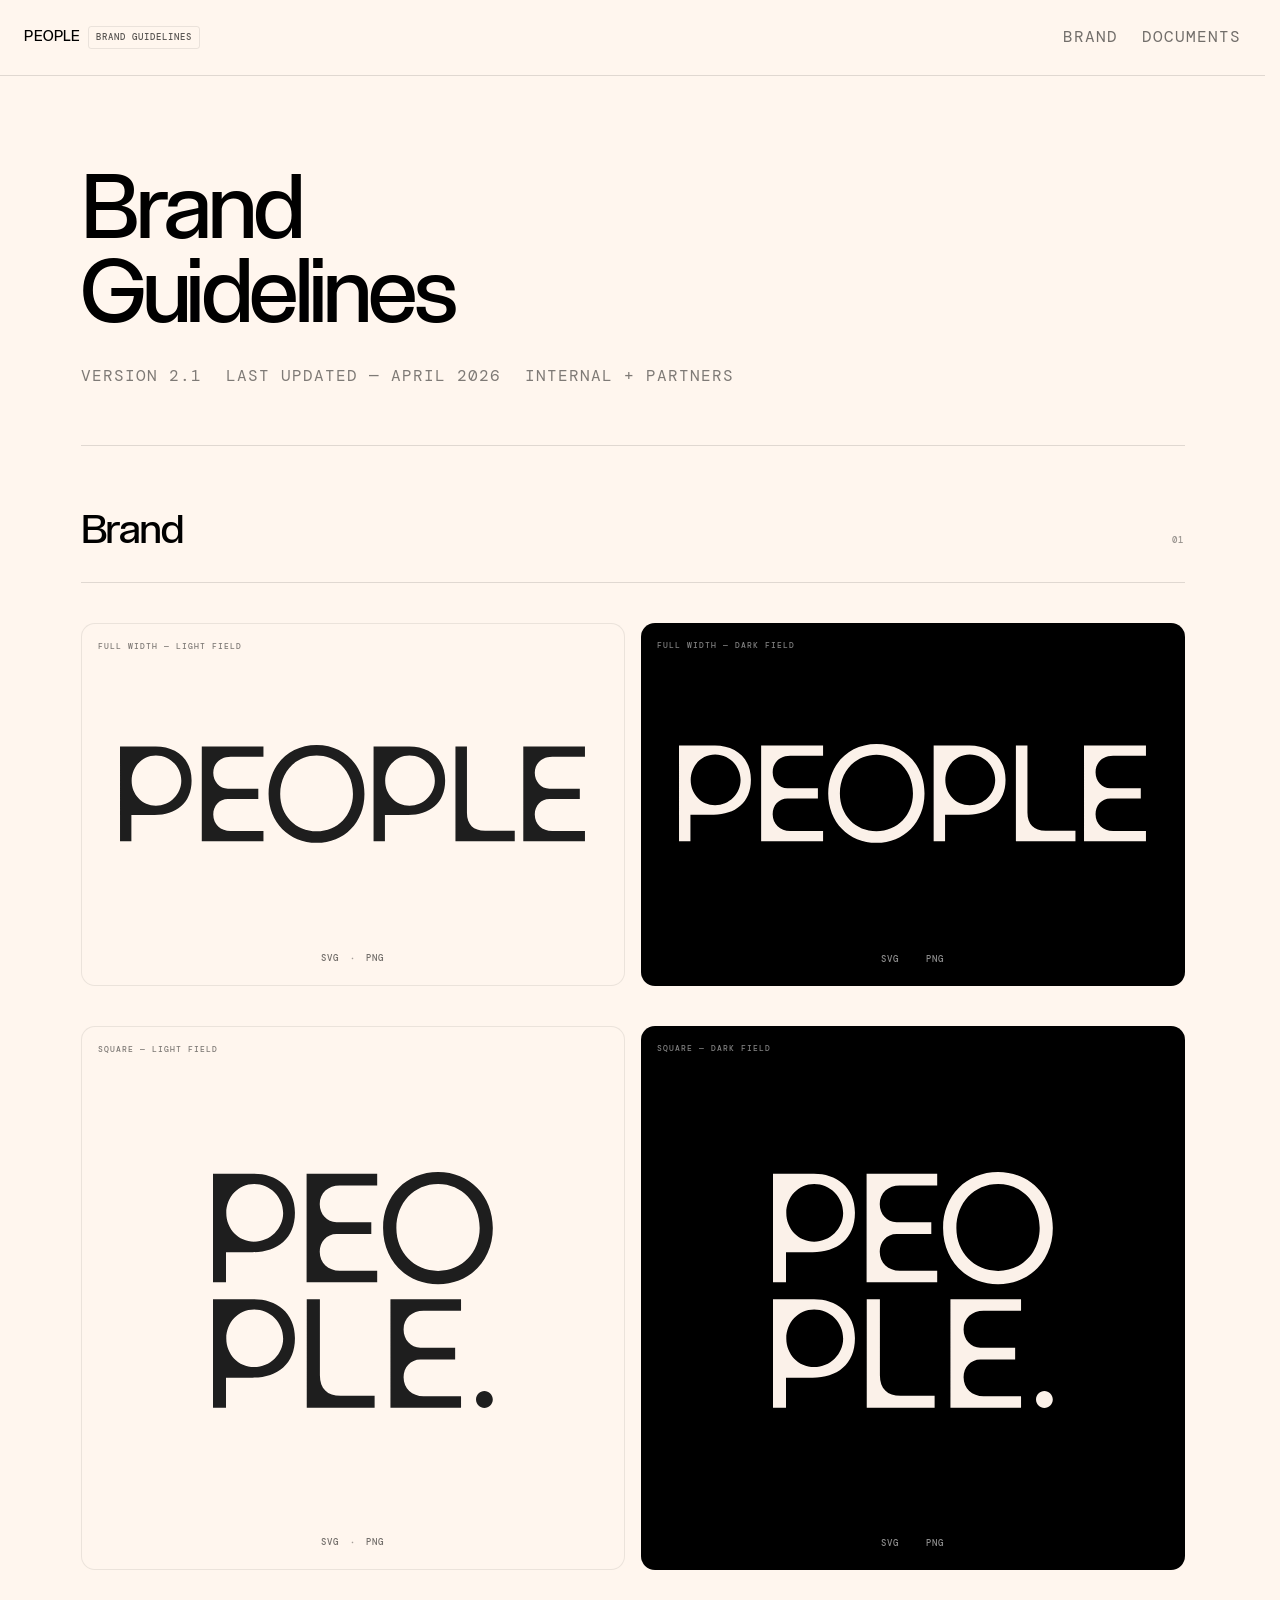
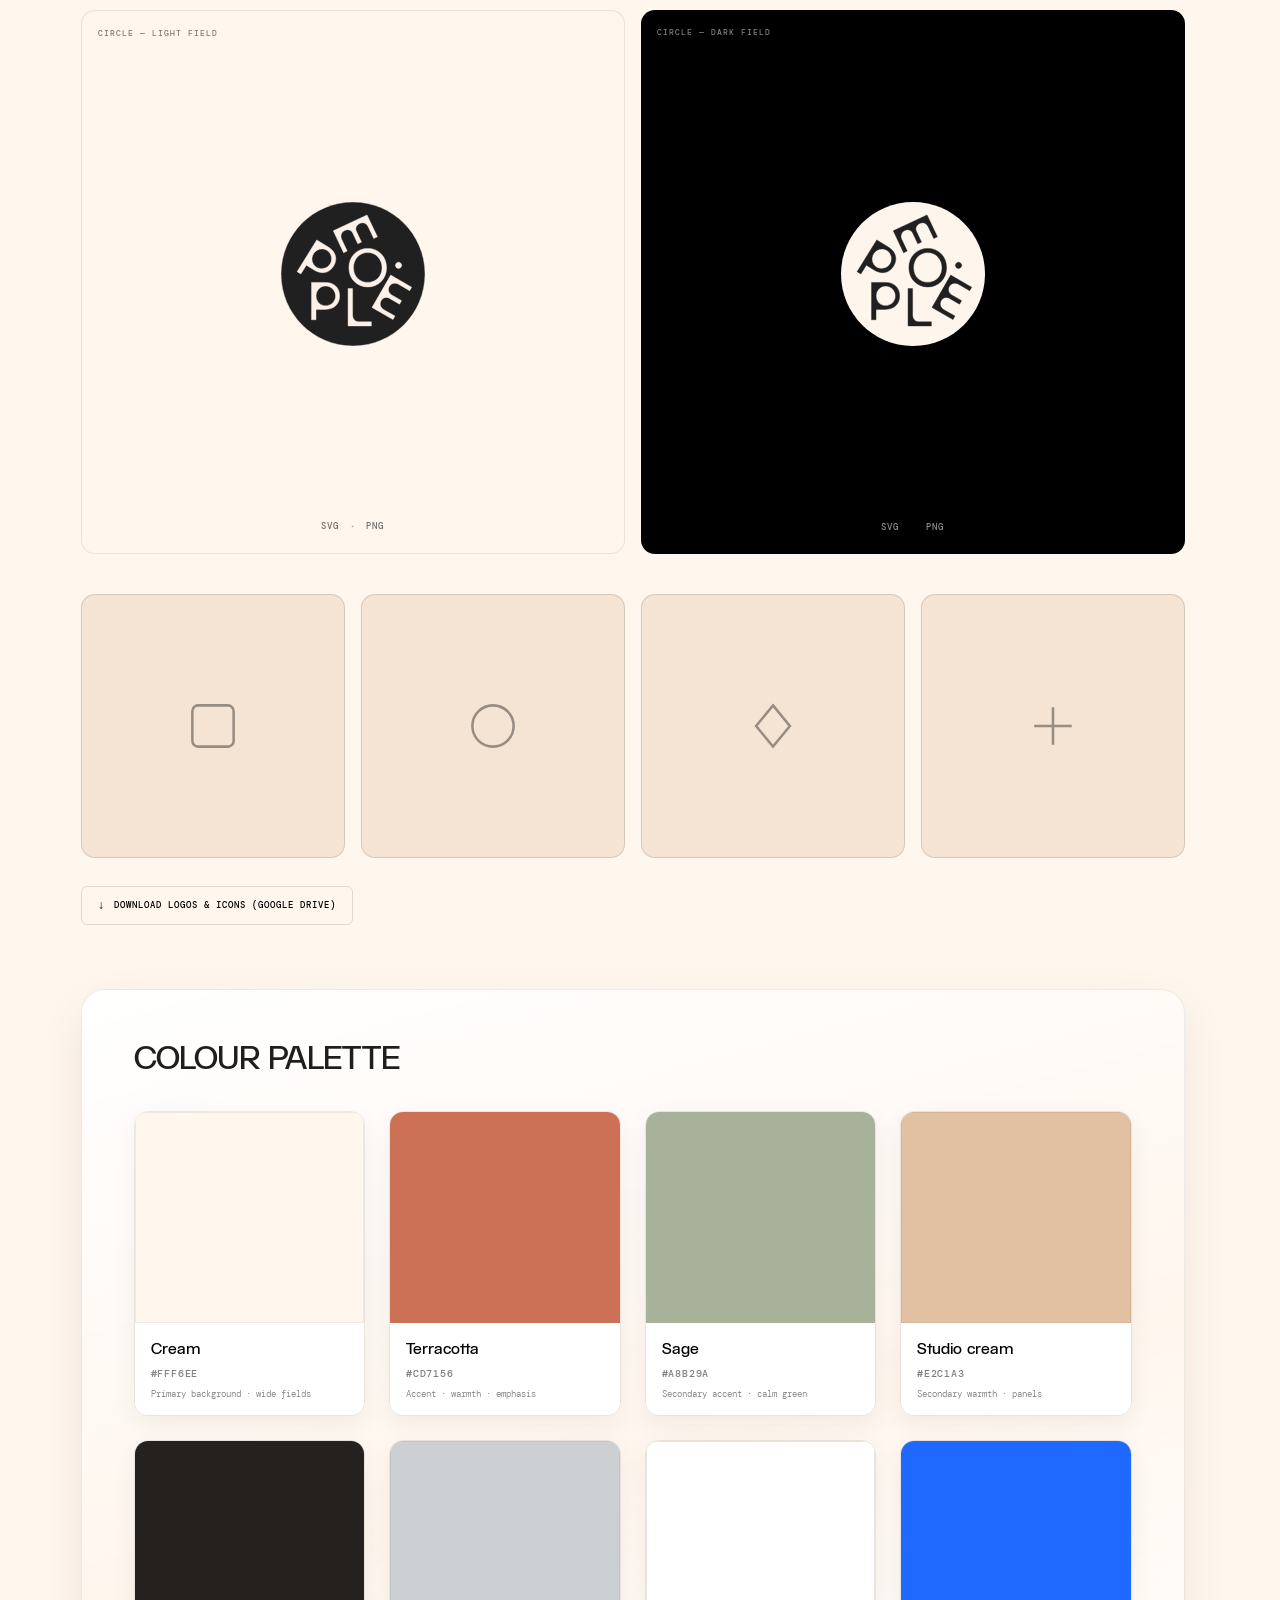
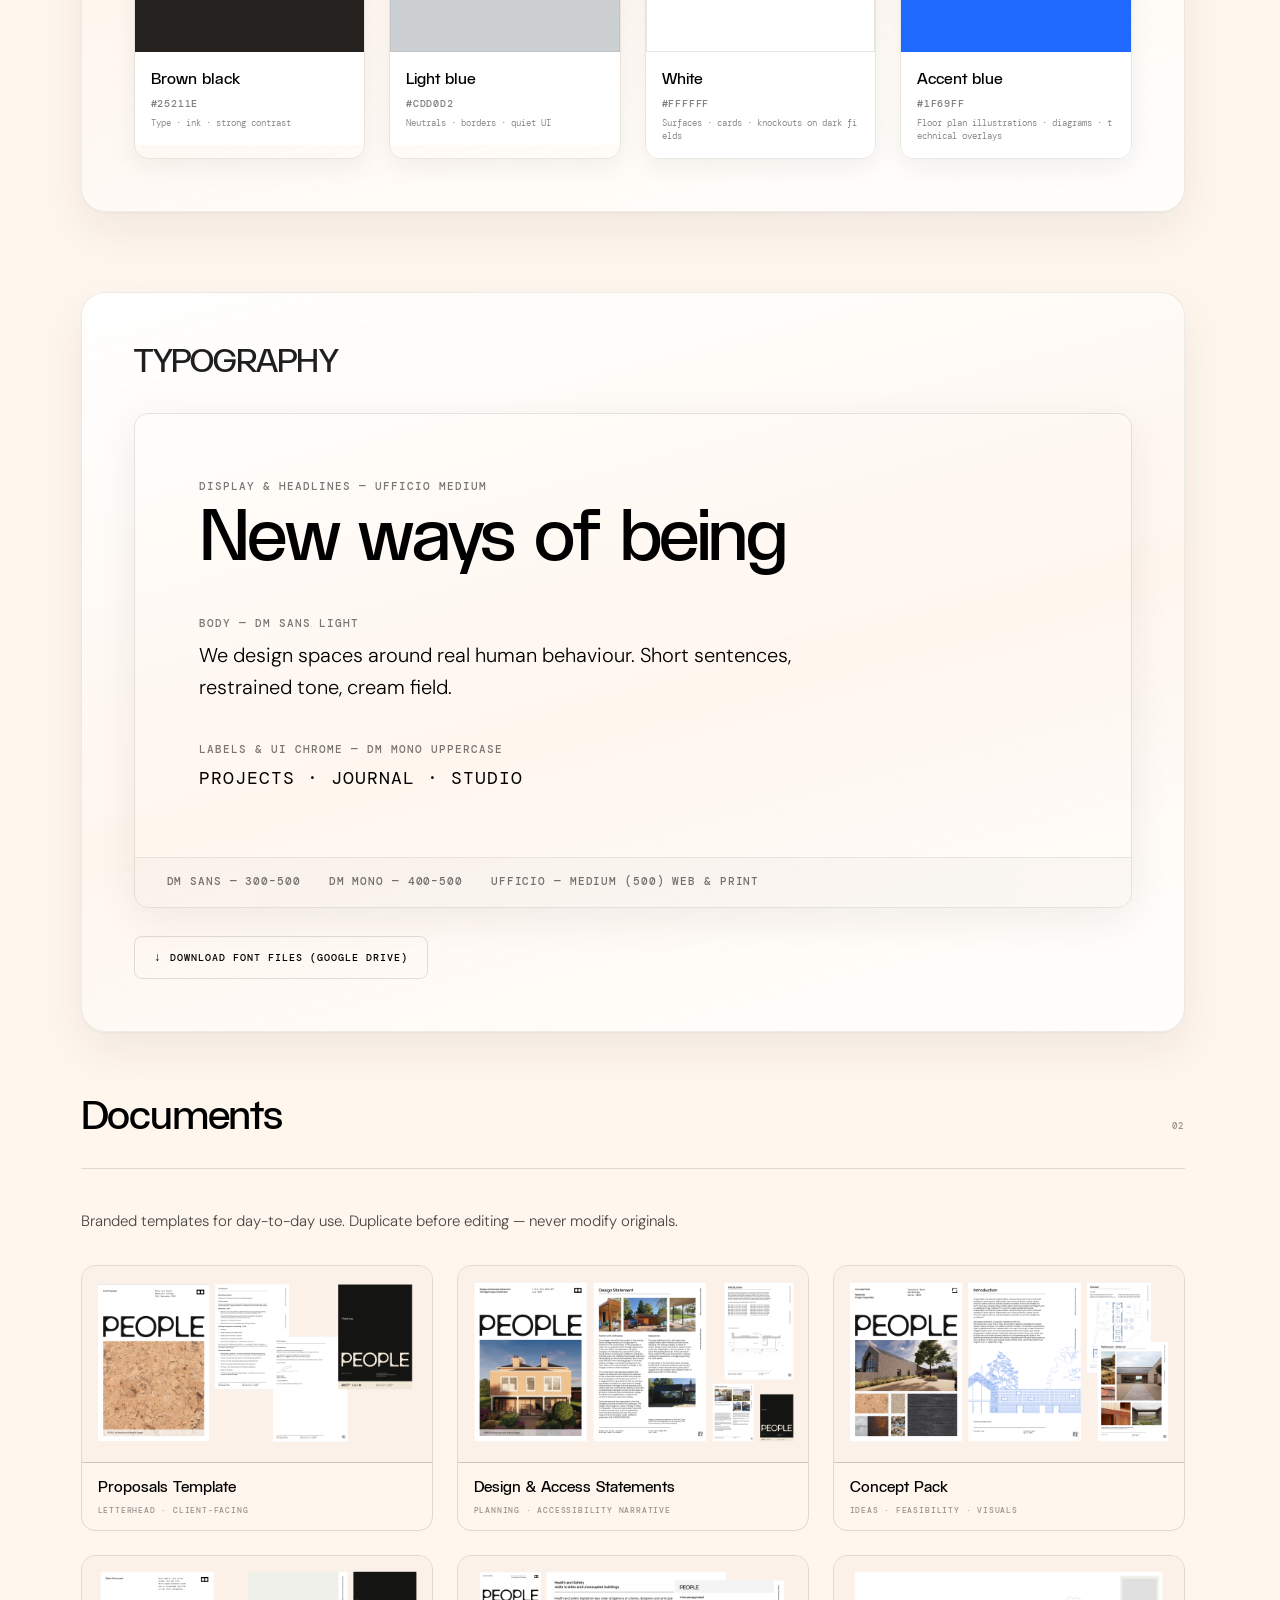
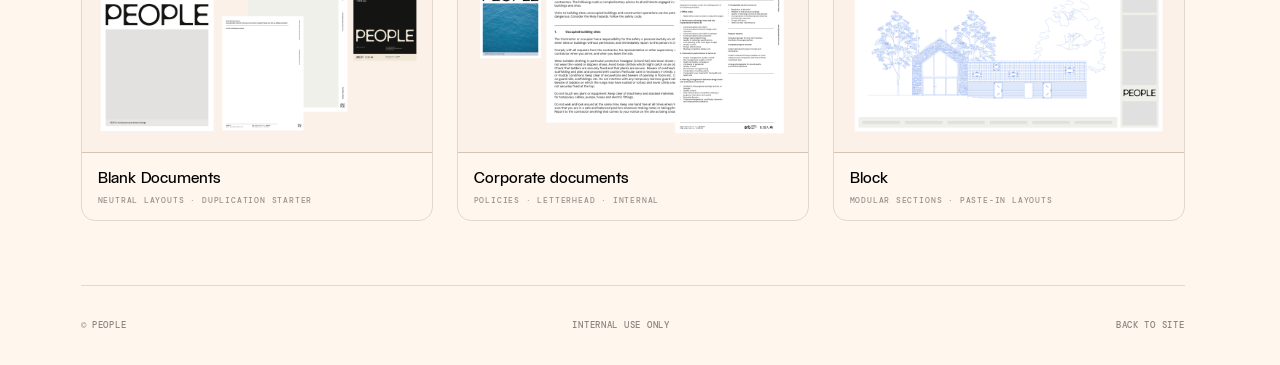
==== brand.html @ 9ea9aa1d "Add brand icon grid layout and update document card previews - Introduced a new grid layout for bran" ====
<!DOCTYPE html>
<html lang="en">
<head>
  <meta charset="utf-8">
  <meta name="viewport" content="width=device-width, initial-scale=1">
  <meta name="robots" content="noindex, nofollow">
  <title>PEOPLE — Brand Guidelines</title>
  <link rel="preconnect" href="https://fonts.googleapis.com">
  <link rel="preconnect" href="https://fonts.gstatic.com" crossorigin>
  <link href="https://fonts.googleapis.com/css2?family=DM+Mono:wght@400;500&family=DM+Sans:wght@300;400;500&display=swap" rel="stylesheet">
  <link rel="stylesheet" href="css/style.css">
  <style>
    /* Layout + chrome; typefaces align with the public site via css/style.css */
    .brand-scope {
      --brand-border: rgba(0, 0, 0, 0.12);
      --brand-fg-muted: rgba(0, 0, 0, 0.52);
      --brand-max: var(--max-rail);
      --brand-section-gap: clamp(2.5rem, 6vw, 4rem);
      --brand-card-radius: clamp(8px, 1.2vw, 14px);
    }

    *, *::before, *::after { box-sizing: border-box; margin: 0; padding: 0; }
    html { scroll-behavior: smooth; scroll-padding-top: var(--nav-height); }
    body.brand-scope {
      font-family: var(--font-body);
      font-weight: 300;
      font-size: 1rem;
      line-height: 1.6;
      color: var(--ink);
      background: var(--page-bg);
      -webkit-font-smoothing: antialiased;
    }
    .brand-scope a { color: inherit; }
    .brand-scope img { max-width: 100%; display: block; }
    .brand-scope button { font: inherit; cursor: pointer; border: none; background: none; }

    .brand-topbar {
      position: sticky; top: 0; z-index: 100;
      background: var(--page-bg);
      border-bottom: 1px solid var(--brand-border);
      padding: 0 var(--page-gutter);
      height: var(--nav-height);
      display: flex; align-items: center; justify-content: space-between;
    }
    .brand-topbar__logo {
      font-family: var(--font-headline);
      font-weight: 500;
      font-size: 0.875rem;
      letter-spacing: 0.06em;
      text-transform: uppercase;
      text-decoration: none;
      display: flex; align-items: center; gap: 0.5rem;
      color: var(--ink);
    }
    .brand-topbar__badge {
      font-family: var(--font-mono);
      font-size: 0.5625rem;
      font-weight: 500;
      text-transform: uppercase;
      letter-spacing: var(--chrome-mono-ls);
      padding: 0.2rem 0.45rem;
      border: 1px solid var(--brand-border);
      border-radius: 3px;
      opacity: 0.65;
    }
    .brand-topbar__nav { display: flex; gap: clamp(0.75rem, 2vw, 1.5rem); }
    .brand-topbar__link {
      font-family: var(--font-mono);
      font-size: var(--chrome-mono-fs);
      font-weight: 400;
      letter-spacing: var(--chrome-mono-ls);
      text-transform: uppercase;
      text-decoration: none;
      opacity: 0.55;
      transition: opacity 0.2s;
    }
    .brand-topbar__link:hover { opacity: 1; }

    .brand-page {
      max-width: var(--brand-max);
      margin: 0 auto;
      padding: 0 var(--page-gutter);
    }

    .brand-hero {
      padding: clamp(3rem, 8vw, 6rem) 0 clamp(2rem, 5vw, 3.5rem);
      border-bottom: 1px solid var(--brand-border);
    }
    .brand-hero__title {
      font-family: var(--font-headline);
      font-weight: 500;
      font-size: clamp(2.5rem, 8vw, 5.5rem);
      line-height: 0.95;
      letter-spacing: -0.04em;
      margin-bottom: clamp(1rem, 2.5vw, 1.5rem);
      color: var(--ink);
    }
    .brand-hero__meta {
      display: flex; flex-wrap: wrap; gap: 0.5rem 1.5rem;
      font-family: var(--font-mono);
      font-size: var(--chrome-mono-fs);
      font-weight: 400;
      letter-spacing: var(--chrome-mono-ls);
      text-transform: uppercase;
      opacity: 0.5;
    }

    .brand-section {
      padding-top: var(--brand-section-gap);
    }
    .brand-section__header {
      display: flex; align-items: baseline; justify-content: space-between;
      gap: 1rem; flex-wrap: wrap;
      padding-bottom: clamp(1rem, 2.5vw, 1.75rem);
      border-bottom: 1px solid var(--brand-border);
      margin-bottom: clamp(1.5rem, 4vw, 2.5rem);
    }
    .brand-section__num {
      font-family: var(--font-mono);
      font-size: 0.5625rem;
      font-weight: 500;
      text-transform: uppercase;
      letter-spacing: 0.12em;
      opacity: 0.4;
    }
    .brand-section__title {
      font-family: var(--font-headline);
      font-weight: 500;
      font-size: clamp(1.5rem, 4vw, 2.5rem);
      line-height: 1.1;
      letter-spacing: -0.03em;
      color: var(--ink);
    }
    .brand-section__desc {
      font-family: var(--font-body);
      max-width: 38rem;
      font-size: 0.9375rem;
      line-height: 1.6;
      font-weight: 300;
      color: rgba(0, 0, 0, 0.72);
      margin-bottom: clamp(1.5rem, 3vw, 2rem);
    }

    .brand-sub { margin-bottom: clamp(2.5rem, 6vw, 4rem); }
    .brand-sub__label {
      font-family: var(--font-headline);
      font-weight: 500;
      font-size: clamp(1.125rem, 2.5vw, 1.625rem);
      line-height: 1.15;
      letter-spacing: -0.02em;
      text-transform: uppercase;
      opacity: 0.88;
      margin-bottom: clamp(1rem, 2.25vw, 1.5rem);
      color: var(--ink);
    }

    /* Lifted framing for Colour + Typography bands */
    .brand-sub--feature {
      padding: clamp(1.5rem, 5vw, 3.25rem);
      margin-bottom: clamp(3rem, 7vw, 5rem);
      background:
        linear-gradient(165deg,
          rgba(255, 255, 255, 0.97) 0%,
          color-mix(in srgb, var(--page-bg) 92%, #FFF6EE) 55%,
          rgba(255, 255, 255, 0.88) 100%);
      border: 1px solid rgba(0, 0, 0, 0.07);
      border-radius: clamp(14px, 2.2vw, 24px);
      box-shadow:
        0 1px 2px rgba(37, 33, 30, 0.04),
        0 18px 48px rgba(37, 33, 30, 0.07);
    }
    .brand-sub--feature .brand-sub__label {
      font-size: clamp(1.3125rem, 3vw, 2rem);
      margin-bottom: clamp(1.35rem, 3.25vw, 2rem);
      letter-spacing: -0.024em;
    }
    .brand-sub--feature .brand-colors {
      gap: clamp(1rem, 2.8vw, 1.5rem);
      grid-template-columns: repeat(auto-fill, minmax(min(100%, 12rem), 1fr));
    }
    .brand-sub--feature .brand-color {
      border: 1px solid rgba(0, 0, 0, 0.085);
      box-shadow: 0 8px 24px rgba(37, 33, 30, 0.06);
    }
    .brand-sub--feature .brand-color__swatch { aspect-ratio: 1 / 0.92; }
    .brand-sub--feature .brand-color__info { padding: 0.95rem 1rem; }
    .brand-sub--feature .brand-color__name {
      font-size: 0.96875rem;
      margin-bottom: 0.2rem;
    }
    .brand-sub--feature .brand-color__value {
      font-size: 0.625rem;
      letter-spacing: 0.08em;
    }
    .brand-sub--feature .brand-color__token {
      font-size: 0.5625rem;
      margin-top: 0.35rem;
      line-height: 1.4;
      opacity: 0.52;
    }
    .brand-sub--feature .brand-type-specimen {
      margin-bottom: 0;
      border-color: rgba(0, 0, 0, 0.1);
      box-shadow: 0 10px 40px rgba(37, 33, 30, 0.07);
    }
    .brand-sub--feature .brand-type-specimen__display {
      padding: clamp(2rem, 6vw, 4rem);
      gap: clamp(1.35rem, 4vw, 2.35rem);
    }
    .brand-sub--feature .brand-type-specimen__row-title {
      font-size: clamp(0.5625rem, 1vw, 0.66875rem);
      margin-bottom: 0.4rem;
      opacity: 0.52;
    }
    .brand-sub--feature .brand-type-specimen__headline {
      font-size: clamp(2.35rem, 7vw, 4.5rem);
    }
    .brand-sub--feature .brand-type-specimen__body {
      font-size: clamp(1.0625rem, 2vw, 1.25rem);
      line-height: 1.62;
      max-width: min(42rem, 100%);
    }
    .brand-sub--feature .brand-type-specimen__mono {
      font-size: clamp(0.8125rem, 2vw, 1.125rem);
    }
    .brand-sub--feature .brand-type-specimen__meta {
      padding: 1rem clamp(1.25rem, 3vw, 2rem);
      font-size: 0.65625rem;
      gap: 0.65rem 1.75rem;
      letter-spacing: 0.085em;
    }
    .brand-sub--feature .brand-download {
      margin-top: clamp(1rem, 2.75vw, 1.75rem);
      padding: 0.68rem 1.2rem;
      font-size: 0.625rem;
      border-radius: 8px;
    }

    .brand-logo-rows {
      display: flex;
      flex-direction: column;
      gap: clamp(1.5rem, 4vw, 2.5rem);
    }
    .brand-logo-grid {
      display: grid;
      grid-template-columns: 1fr;
      gap: clamp(0.75rem, 2vw, 1rem);
    }
    @media (min-width: 600px) {
      .brand-logo-grid { grid-template-columns: 1fr 1fr; }
    }
    .brand-logo-card {
      aspect-ratio: 3/2;
      border-radius: var(--brand-card-radius);
      display: flex; align-items: center; justify-content: center;
      padding: clamp(1.5rem, 3vw, 2.5rem);
      padding-bottom: clamp(2.75rem, 6vw, 3.75rem);
      position: relative;
      overflow: hidden;
    }
    .brand-logo-card--mark {
      aspect-ratio: 1;
      padding: clamp(2rem, 5vw, 3rem);
      padding-bottom: clamp(3rem, 7vw, 4rem);
    }
    .brand-logo-card--light {
      background: var(--page-bg);
      border: 1px solid rgba(0, 0, 0, 0.08);
    }
    .brand-logo-card--dark { background: var(--ink); }
    .brand-logo-card__downloads {
      position: absolute;
      bottom: clamp(0.4rem, 1.2vw, 0.85rem);
      left: 0;
      right: 0;
      display: flex;
      flex-wrap: wrap;
      align-items: center;
      justify-content: center;
      gap: 0.35rem 0.75rem;
      z-index: 2;
    }
    .brand-logo-card__downloads a {
      font-family: var(--font-mono);
      font-size: 0.5625rem;
      font-weight: 500;
      letter-spacing: var(--chrome-mono-ls);
      text-transform: uppercase;
      text-decoration: none;
      color: inherit;
      opacity: 0.55;
      border-bottom: 1px solid transparent;
      transition: opacity 0.15s ease, border-color 0.15s ease;
    }
    .brand-logo-card__downloads a:hover {
      opacity: 1;
      border-bottom-color: currentColor;
    }
    .brand-logo-card__downloads span[aria-hidden="true"] {
      opacity: 0.35;
      user-select: none;
    }
    .brand-logo-card--dark .brand-logo-card__downloads a { color: #fff; }
    .brand-logo-card__tag {
      position: absolute;
      top: clamp(0.65rem, 1.5vw, 1rem);
      left: clamp(0.65rem, 1.5vw, 1rem);
      font-family: var(--font-mono);
      font-size: 0.5rem;
      font-weight: 500;
      text-transform: uppercase;
      letter-spacing: var(--chrome-mono-ls);
      opacity: 0.5;
    }
    .brand-logo-card--dark .brand-logo-card__tag { color: #fff; }
    .brand-logo-card__img {
      display: block;
      width: auto;
      height: auto;
      max-width: min(92%, 22rem);
      max-height: min(52%, 140px);
      object-fit: contain;
    }
    .brand-logo-card--mark .brand-logo-card__img {
      max-width: min(70%, 9rem);
      max-height: min(62%, 9rem);
    }
    .brand-logo-card--mark.brand-logo-card--square .brand-logo-card__img {
      max-width: min(94%, min(52vw, 17.5rem));
      max-height: min(88%, min(52vw, 17.5rem));
    }

    .brand-icon-row {
      display: grid;
      grid-template-columns: repeat(4, minmax(0, 1fr));
      gap: clamp(0.65rem, 2vw, 1rem);
      width: 100%;
    }
    @media (max-width: 520px) {
      .brand-icon-row { grid-template-columns: repeat(2, minmax(0, 1fr)); }
    }
    .brand-icon-slot {
      aspect-ratio: 1;
      border-radius: var(--brand-card-radius);
      border: 1px solid var(--brand-border);
      background: color-mix(in srgb, var(--page-bg) 65%, var(--studio-panel-bg, #faf8f5));
      display: flex;
      align-items: center;
      justify-content: center;
      padding: clamp(1rem, 4vw, 1.65rem);
    }
    .brand-icon-slot__ph {
      width: 46%;
      max-width: 3.75rem;
      height: auto;
      aspect-ratio: 1;
      color: var(--ink);
      opacity: 0.38;
      flex-shrink: 0;
    }

    .brand-colors {
      display: grid;
      grid-template-columns: repeat(auto-fill, minmax(min(100%, 9rem), 1fr));
      gap: clamp(0.75rem, 2vw, 1rem);
    }
    .brand-color {
      border-radius: var(--brand-card-radius);
      overflow: hidden;
      border: 1px solid rgba(0, 0, 0, 0.06);
    }
    .brand-color__swatch { aspect-ratio: 1; width: 100%; }
    .brand-color__info { padding: 0.65rem 0.75rem; background: #fff; }
    .brand-color__name {
      font-family: var(--font-headline);
      font-weight: 500;
      font-size: 0.8125rem;
      margin-bottom: 0.15rem;
      color: var(--ink);
    }
    .brand-color__value {
      font-family: var(--font-mono);
      font-size: 0.5625rem;
      font-weight: 500;
      text-transform: uppercase;
      letter-spacing: 0.06em;
      opacity: 0.5;
    }
    .brand-color__token {
      font-family: var(--font-mono);
      font-size: 0.5rem;
      opacity: 0.45;
      margin-top: 0.2rem;
      word-break: break-all;
    }

    .brand-type-specimen {
      border: 1px solid var(--brand-border);
      border-radius: var(--brand-card-radius);
      overflow: hidden;
      margin-bottom: clamp(0.75rem, 2vw, 1rem);
    }
    .brand-type-specimen__display {
      padding: clamp(1.5rem, 4vw, 3rem);
      display: flex; flex-direction: column; gap: 0.75rem;
    }
    .brand-type-specimen__row-title {
      font-family: var(--font-mono);
      font-size: 0.5rem;
      font-weight: 500;
      letter-spacing: var(--chrome-mono-ls);
      text-transform: uppercase;
      opacity: 0.45;
      margin-bottom: 0.25rem;
    }
    .brand-type-specimen__headline {
      font-family: var(--font-headline);
      font-weight: 500;
      font-size: clamp(2rem, 5vw, 3.5rem);
      line-height: 1.05;
      letter-spacing: -0.03em;
      color: var(--ink);
    }
    .brand-type-specimen__body {
      font-family: var(--font-body);
      font-weight: 300;
      font-size: 1rem;
      line-height: 1.55;
      color: var(--ink);
    }
    .brand-type-specimen__mono {
      font-family: var(--font-mono);
      font-size: var(--chrome-mono-fs);
      font-weight: 400;
      letter-spacing: var(--chrome-mono-ls);
      text-transform: uppercase;
      color: var(--ink);
    }
    .brand-type-specimen__meta {
      padding: 0.75rem clamp(1rem, 2vw, 1.5rem);
      background: rgba(0, 0, 0, 0.03);
      border-top: 1px solid var(--brand-border);
      display: flex; flex-wrap: wrap; gap: 0.5rem 1.5rem;
      font-family: var(--font-mono);
      font-size: 0.5625rem;
      font-weight: 500;
      text-transform: uppercase;
      letter-spacing: 0.08em;
      opacity: 0.55;
    }

    .brand-download {
      display: inline-flex; align-items: center; gap: 0.5rem;
      padding: 0.55rem 1rem;
      border: 1px solid var(--brand-border);
      border-radius: 6px;
      font-family: var(--font-mono);
      font-size: 0.5625rem;
      font-weight: 500;
      text-transform: uppercase;
      letter-spacing: var(--chrome-mono-ls);
      text-decoration: none;
      color: var(--ink);
      transition: border-color 0.2s, background 0.2s;
      margin-top: 0.5rem;
    }
    .brand-download:hover { border-color: var(--ink); background: rgba(0, 0, 0, 0.03); }
    .brand-download__icon { font-size: 0.75rem; }
    .brand-logo-rows + .brand-download {
      margin-top: clamp(1rem, 2.75vw, 1.75rem);
    }

    .brand-doc-grid {
      display: grid;
      grid-template-columns: 1fr;
      gap: clamp(1rem, 2.5vw, 1.5rem);
    }
    @media (min-width: 600px) {
      .brand-doc-grid { grid-template-columns: 1fr 1fr; }
    }
    @media (min-width: 900px) {
      .brand-doc-grid { grid-template-columns: 1fr 1fr 1fr; }
    }
    .brand-doc-card {
      border: 1px solid var(--brand-border);
      border-radius: var(--brand-card-radius);
      overflow: hidden;
      text-decoration: none;
      color: inherit;
      transition: border-color 0.2s, box-shadow 0.2s;
    }
    .brand-doc-card:hover {
      border-color: rgba(0, 0, 0, 0.25);
      box-shadow: 0 4px 16px rgba(0, 0, 0, 0.06);
    }
    .brand-doc-card__preview {
      aspect-ratio: 16 / 9;
      background: color-mix(in srgb, var(--page-bg) 55%, var(--studio-panel-bg));
      border-bottom: 1px solid var(--brand-border);
      position: relative;
      overflow: hidden;
      min-height: 0;
    }
    .brand-doc-card__preview-img {
      position: absolute;
      inset: 0;
      display: block;
      width: 100%;
      height: 100%;
      object-fit: cover;
      object-position: center;
    }
    .brand-doc-card__info { padding: 0.85rem 1rem; }
    .brand-doc-card__title {
      font-family: var(--font-headline);
      font-weight: 500;
      font-size: 0.9375rem;
      margin-bottom: 0.2rem;
      color: var(--ink);
    }
    .brand-doc-card__meta {
      font-family: var(--font-mono);
      font-size: 0.5rem;
      font-weight: 500;
      text-transform: uppercase;
      letter-spacing: 0.1em;
      opacity: 0.4;
    }

    .brand-footer {
      margin-top: var(--brand-section-gap);
      padding: clamp(1.5rem, 3vw, 2rem) 0;
      border-top: 1px solid var(--brand-border);
    }
    .brand-footer__inner {
      display: flex; flex-wrap: wrap;
      justify-content: space-between; align-items: center;
      gap: 0.5rem 1rem;
      font-family: var(--font-mono);
      font-size: 0.5625rem;
      font-weight: 500;
      text-transform: uppercase;
      letter-spacing: 0.08em;
      opacity: 0.45;
    }
    .brand-footer__link {
      text-decoration: none;
      color: inherit;
      transition: opacity 0.2s;
    }
    .brand-footer__link:hover { opacity: 0.85; }

    .mb-0 { margin-bottom: 0 !important; }
  </style>
</head>
<body class="brand-scope">

  <header class="brand-topbar">
    <a href="index.html" class="brand-topbar__logo">
      PEOPLE
      <span class="brand-topbar__badge">Brand Guidelines</span>
    </a>
    <nav class="brand-topbar__nav" aria-label="Page">
      <a href="#brand" class="brand-topbar__link">Brand</a>
      <a href="#documents" class="brand-topbar__link">Documents</a>
    </nav>
  </header>

  <div class="brand-page">

    <section class="brand-hero">
      <h1 class="brand-hero__title">Brand<br>Guidelines</h1>
      <div class="brand-hero__meta">
        <span>Version 2.1</span>
        <span>Last updated — April 2026</span>
        <span>Internal + partners</span>
      </div>
    </section>

    <!-- 01 BRAND -->
    <section class="brand-section" id="brand">
      <div class="brand-section__header">
        <h2 class="brand-section__title">Brand</h2>
        <span class="brand-section__num">01</span>
      </div>

      <div class="brand-sub">
        <div class="brand-logo-rows">
          <div class="brand-logo-grid">
          <div class="brand-logo-card brand-logo-card--light">
            <span class="brand-logo-card__tag">Full width — Light field</span>
            <img class="brand-logo-card__img" src="images/brand/light/wordmark.svg" width="520" height="100" decoding="async" alt="PEOPLE wordmark — for light backgrounds">
            <div class="brand-logo-card__downloads">
              <a href="images/brand/light/wordmark.svg" download="PEOPLE-wordmark-light.svg">SVG</a>
              <span aria-hidden="true">·</span>
              <a href="images/brand/light/wordmark.png" download="PEOPLE-wordmark-light.png">PNG</a>
            </div>
          </div>
          <div class="brand-logo-card brand-logo-card--dark">
            <span class="brand-logo-card__tag">Full width — Dark field</span>
            <img class="brand-logo-card__img" src="images/brand/dark/wordmark.svg" width="520" height="100" decoding="async" alt="PEOPLE wordmark — for dark backgrounds">
            <div class="brand-logo-card__downloads">
              <a href="images/brand/dark/wordmark.svg" download="PEOPLE-wordmark-dark.svg">SVG</a>
              <span aria-hidden="true">·</span>
              <a href="images/brand/dark/wordmark.png" download="PEOPLE-wordmark-dark.png">PNG</a>
            </div>
          </div>
        </div>

        <div class="brand-logo-grid">
          <div class="brand-logo-card brand-logo-card--light brand-logo-card--mark brand-logo-card--square">
            <span class="brand-logo-card__tag">Square — Light field</span>
            <img class="brand-logo-card__img" src="images/brand/light/square.svg" width="256" height="256" decoding="async" alt="PEOPLE square mark — for light backgrounds">
            <div class="brand-logo-card__downloads">
              <a href="images/brand/light/square.svg" download="PEOPLE-square-light.svg">SVG</a>
              <span aria-hidden="true">·</span>
              <a href="images/brand/light/square.png" download="PEOPLE-square-light.png">PNG</a>
            </div>
          </div>
          <div class="brand-logo-card brand-logo-card--dark brand-logo-card--mark brand-logo-card--square">
            <span class="brand-logo-card__tag">Square — Dark field</span>
            <img class="brand-logo-card__img" src="images/brand/dark/square.svg" width="256" height="256" decoding="async" alt="PEOPLE square mark — for dark backgrounds">
            <div class="brand-logo-card__downloads">
              <a href="images/brand/dark/square.svg" download="PEOPLE-square-dark.svg">SVG</a>
              <span aria-hidden="true">·</span>
              <a href="images/brand/dark/square.png" download="PEOPLE-square-dark.png">PNG</a>
            </div>
          </div>
        </div>

        <div class="brand-logo-grid">
          <div class="brand-logo-card brand-logo-card--light brand-logo-card--mark brand-logo-card--circle">
            <span class="brand-logo-card__tag">Circle — Light field</span>
            <img class="brand-logo-card__img" src="images/brand/light/circle.svg" width="256" height="256" decoding="async" alt="PEOPLE circle mark — for light backgrounds">
            <div class="brand-logo-card__downloads">
              <a href="images/brand/light/circle.svg" download="PEOPLE-circle-light.svg">SVG</a>
              <span aria-hidden="true">·</span>
              <a href="images/brand/light/circle.png" download="PEOPLE-circle-light.png">PNG</a>
            </div>
          </div>
          <div class="brand-logo-card brand-logo-card--dark brand-logo-card--mark brand-logo-card--circle">
            <span class="brand-logo-card__tag">Circle — Dark field</span>
            <img class="brand-logo-card__img" src="images/brand/dark/circle.svg" width="256" height="256" decoding="async" alt="PEOPLE circle mark — for dark backgrounds">
            <div class="brand-logo-card__downloads">
              <a href="images/brand/dark/circle.svg" download="PEOPLE-circle-dark.svg">SVG</a>
              <span aria-hidden="true">·</span>
              <a href="images/brand/dark/circle.png" download="PEOPLE-circle-dark.png">PNG</a>
            </div>
          </div>
        </div>

        <div class="brand-icon-row">
          <div class="brand-icon-slot">
            <svg class="brand-icon-slot__ph" viewBox="0 0 32 32" fill="none" stroke="currentColor" stroke-width="1.35" aria-hidden="true"><rect x="5" y="5" width="22" height="22" rx="3"/></svg>
          </div>
          <div class="brand-icon-slot">
            <svg class="brand-icon-slot__ph" viewBox="0 0 32 32" fill="none" stroke="currentColor" stroke-width="1.35" aria-hidden="true"><circle cx="16" cy="16" r="11"/></svg>
          </div>
          <div class="brand-icon-slot">
            <svg class="brand-icon-slot__ph" viewBox="0 0 32 32" fill="none" stroke="currentColor" stroke-width="1.35" aria-hidden="true"><path d="M16 5l9 11-9 11-9-11 9-11z"/></svg>
          </div>
          <div class="brand-icon-slot">
            <svg class="brand-icon-slot__ph" viewBox="0 0 32 32" fill="none" stroke="currentColor" stroke-width="1.35" aria-hidden="true"><path d="M6 16h20M16 6v20"/></svg>
          </div>
        </div>
        </div>
        <a href="https://drive.google.com/drive/folders/1zHeHsWiTJYYujgG-zRO6SewY8LiYCzxA" class="brand-download" target="_blank" rel="noopener noreferrer">
          <span class="brand-download__icon" aria-hidden="true">↓</span> Download logos &amp; icons (Google Drive)
        </a>
      </div>

      <div class="brand-sub brand-sub--feature">
        <p class="brand-sub__label">Colour palette</p>
        <div class="brand-colors">
          <div class="brand-color">
            <div class="brand-color__swatch" style="background: #FFF6EE; border: 1px solid rgba(0,0,0,.06);"></div>
            <div class="brand-color__info">
              <p class="brand-color__name">Cream</p>
              <p class="brand-color__value">#FFF6EE</p>
              <p class="brand-color__token">Primary background · wide fields</p>
            </div>
          </div>
          <div class="brand-color">
            <div class="brand-color__swatch" style="background: #CD7156;"></div>
            <div class="brand-color__info">
              <p class="brand-color__name">Terracotta</p>
              <p class="brand-color__value">#CD7156</p>
              <p class="brand-color__token">Accent · warmth · emphasis</p>
            </div>
          </div>
          <div class="brand-color">
            <div class="brand-color__swatch" style="background: #A8B29A;"></div>
            <div class="brand-color__info">
              <p class="brand-color__name">Sage</p>
              <p class="brand-color__value">#A8B29A</p>
              <p class="brand-color__token">Secondary accent · calm green</p>
            </div>
          </div>
          <div class="brand-color">
            <div class="brand-color__swatch" style="background: #E2C1A3; border: 1px solid rgba(0,0,0,.06);"></div>
            <div class="brand-color__info">
              <p class="brand-color__name">Studio cream</p>
              <p class="brand-color__value">#E2C1A3</p>
              <p class="brand-color__token">Secondary warmth · panels</p>
            </div>
          </div>
          <div class="brand-color">
            <div class="brand-color__swatch" style="background: #25211E;"></div>
            <div class="brand-color__info">
              <p class="brand-color__name">Brown black</p>
              <p class="brand-color__value">#25211E</p>
              <p class="brand-color__token">Type · ink · strong contrast</p>
            </div>
          </div>
          <div class="brand-color">
            <div class="brand-color__swatch" style="background: #CDD0D2; border: 1px solid rgba(0,0,0,.06);"></div>
            <div class="brand-color__info">
              <p class="brand-color__name">Light blue</p>
              <p class="brand-color__value">#CDD0D2</p>
              <p class="brand-color__token">Neutrals · borders · quiet UI</p>
            </div>
          </div>
          <div class="brand-color">
            <div class="brand-color__swatch" style="background: #FFFFFF; border: 1px solid rgba(0,0,0,.1);"></div>
            <div class="brand-color__info">
              <p class="brand-color__name">White</p>
              <p class="brand-color__value">#FFFFFF</p>
              <p class="brand-color__token">Surfaces · cards · knockouts on dark fields</p>
            </div>
          </div>
          <div class="brand-color">
            <div class="brand-color__swatch" style="background: #1F69FF;"></div>
            <div class="brand-color__info">
              <p class="brand-color__name">Accent blue</p>
              <p class="brand-color__value">#1F69FF</p>
              <p class="brand-color__token">Floor plan illustrations · diagrams · technical overlays</p>
            </div>
          </div>
        </div>
      </div>

      <div class="brand-sub mb-0 brand-sub--feature">
        <p class="brand-sub__label">Typography</p>
        <div class="brand-type-specimen">
          <div class="brand-type-specimen__display">
            <div>
              <p class="brand-type-specimen__row-title">Display &amp; headlines — Ufficio medium</p>
              <p class="brand-type-specimen__headline">New ways of being</p>
            </div>
            <div>
              <p class="brand-type-specimen__row-title">Body — DM Sans light</p>
              <p class="brand-type-specimen__body">We design spaces around real human behaviour. Short sentences, restrained tone, cream field.</p>
            </div>
            <div>
              <p class="brand-type-specimen__row-title">Labels &amp; UI chrome — DM Mono uppercase</p>
              <p class="brand-type-specimen__mono">Projects · Journal · Studio</p>
            </div>
          </div>
          <div class="brand-type-specimen__meta">
            <span>DM Sans — 300–500</span>
            <span>DM Mono — 400–500</span>
            <span>Ufficio — medium (500) web &amp; print</span>
          </div>
        </div>
        <a href="https://drive.google.com/drive/folders/1EziRV6ug07jiOyZKWVmSk-YWifRnsabe?usp=drive_link" class="brand-download" target="_blank" rel="noopener noreferrer">
          <span class="brand-download__icon" aria-hidden="true">↓</span> Download font files (Google Drive)
        </a>
      </div>
    </section>

    <!-- 02 DOCUMENTS -->
    <section class="brand-section" id="documents">
      <div class="brand-section__header">
        <h2 class="brand-section__title">Documents</h2>
        <span class="brand-section__num">02</span>
      </div>

      <p class="brand-section__desc">Branded templates for day-to-day use. Duplicate before editing — never modify originals.</p>

      <div class="brand-doc-grid">
        <a href="https://drive.google.com/drive/folders/1CAqBF6pHWHTNvJ2AV56ktOwifvTPoXSj?usp=drive_link" class="brand-doc-card" target="_blank" rel="noopener noreferrer">
          <div class="brand-doc-card__preview">
            <img class="brand-doc-card__preview-img" src="images/brand/documents/previews/proposals.png" alt="Proposals template preview" loading="lazy" width="1920" height="1080">
          </div>
          <div class="brand-doc-card__info">
            <p class="brand-doc-card__title">Proposals Template</p>
            <p class="brand-doc-card__meta">Letterhead · client-facing</p>
          </div>
        </a>

        <a href="https://drive.google.com/drive/folders/13ToDKiI9E7kjkR-295I87mMvEA3hCIeL?usp=drive_link" class="brand-doc-card" target="_blank" rel="noopener noreferrer">
          <div class="brand-doc-card__preview">
            <img class="brand-doc-card__preview-img" src="images/brand/documents/previews/statements.png" alt="Design &amp; Access Statements preview" loading="lazy" width="1920" height="1080">
          </div>
          <div class="brand-doc-card__info">
            <p class="brand-doc-card__title">Design &amp; Access Statements</p>
            <p class="brand-doc-card__meta">Planning · accessibility narrative</p>
          </div>
        </a>

        <a href="https://drive.google.com/drive/folders/1ufYty0ncEmh_O5KeS3GAmPFR1t8AklQp?usp=drive_link" class="brand-doc-card" target="_blank" rel="noopener noreferrer">
          <div class="brand-doc-card__preview">
            <img class="brand-doc-card__preview-img" src="images/brand/documents/previews/concept.png" alt="Concept pack preview" loading="lazy" width="1920" height="1080">
          </div>
          <div class="brand-doc-card__info">
            <p class="brand-doc-card__title">Concept Pack</p>
            <p class="brand-doc-card__meta">Ideas · feasibility · visuals</p>
          </div>
        </a>

        <a href="https://drive.google.com/drive/folders/1CFiQV8wpJZZi7u85IGeqCDoJLXi72SfK?usp=drive_link" class="brand-doc-card" target="_blank" rel="noopener noreferrer">
          <div class="brand-doc-card__preview">
            <img class="brand-doc-card__preview-img" src="images/brand/documents/previews/blank.png" alt="Blank documents preview" loading="lazy" width="1920" height="1080">
          </div>
          <div class="brand-doc-card__info">
            <p class="brand-doc-card__title">Blank Documents</p>
            <p class="brand-doc-card__meta">Neutral layouts · duplication starter</p>
          </div>
        </a>

        <a href="https://drive.google.com/drive/folders/1RUKD6go1Sa4dCCz-D7aDs8qWwXMVdUfL?usp=drive_link" class="brand-doc-card" target="_blank" rel="noopener noreferrer">
          <div class="brand-doc-card__preview">
            <img class="brand-doc-card__preview-img" src="images/brand/documents/previews/CORPORATE.png" alt="Corporate documents preview" loading="lazy" width="1920" height="1080">
          </div>
          <div class="brand-doc-card__info">
            <p class="brand-doc-card__title">Corporate documents</p>
            <p class="brand-doc-card__meta">Policies · letterhead · internal</p>
          </div>
        </a>

        <a href="https://drive.google.com/drive/folders/1QZURPgGcypK9WmoQQQ0JViZNXfnP6QJz?usp=drive_link" class="brand-doc-card" target="_blank" rel="noopener noreferrer">
          <div class="brand-doc-card__preview">
            <img class="brand-doc-card__preview-img" src="images/brand/documents/previews/BLOCK.png" alt="Block preview" loading="lazy" width="1920" height="1080">
          </div>
          <div class="brand-doc-card__info">
            <p class="brand-doc-card__title">Block</p>
            <p class="brand-doc-card__meta">Modular sections · paste-in layouts</p>
          </div>
        </a>
      </div>
    </section>

    <footer class="brand-footer">
      <div class="brand-footer__inner">
        <span>© PEOPLE</span>
        <span>Internal use only</span>
        <a href="index.html" class="brand-footer__link">Back to site</a>
      </div>
    </footer>

  </div>

</body>
</html>
---- css/style.css ----
/* ============================================================
   PEOPLE — Clean Skeleton Rebuild
   Mobile-first · Unified breakpoints · Single stylesheet
   Typeface: DM Sans (body) · Ufficio 500 (headlines) · DM Mono (mono chrome)
   ============================================================ */

/* --- Font Faces ------------------------------------------------ */
@font-face {
  font-family: 'Ufficio';
  src: url('../fonts/Ufficio-500.woff2') format('woff2'),
       url('../fonts/Ufficio-500.woff') format('woff');
  font-weight: 500;
  font-style: normal;
  font-display: swap;
}

/* --- Custom Properties ----------------------------------------- */
:root {
  /* Typography — DM Sans + DM Mono via Google Fonts in HTML; Ufficio 500 local for headlines */
  --font-body: 'DM Sans', system-ui, sans-serif;
  --font-headline: 'Ufficio', system-ui, sans-serif;
  --font-mono: 'DM Mono', ui-monospace, monospace;

  /* Mono UI (nav, studio hero label, slide chrome) */
  --chrome-mono-fs: clamp(0.71875rem, 1.28vw, 1.0625rem);
  --chrome-mono-ls: 1px;
  /* Journal / Project / Studio overlay panel title */
  --slide-panel-title-fs: clamp(0.75rem, 1.45vw, 1.3125rem);
  --slide-panel-title-ls: 1px;

  /* Editorial fluid — studio beliefs/process intros, home services intros, process card <p> on dark */
  --type-prose-fluid-fs: clamp(1rem, 1.65vw, 1.1875rem);
  --type-prose-fluid-weight: 200;
  --type-prose-fluid-lh: 1.55;
  --type-prose-fluid-ls: -0.01em;

  /* Long-form — case study paragraphs */
  --type-prose-long-fs: 1.0625rem;
  --type-prose-long-lh: 1.68;
  --type-prose-long-weight: 300;

  /* Large display lines — home services lists */
  --type-display-line-fs: clamp(1.35rem, 2.85vw, 2.125rem);
  --type-display-line-lh: 1.08;
  --type-display-line-ls: -0.02em;

  /* Uppercase overlines — meta, footer block labels, materials, credit (headline family) */
  --type-overline-fs: 0.625rem;
  --type-overline-ls: 0.12em;

  /* Secondary supporting copy — metrics table, “all projects” link scale */
  --type-supporting-fs: 0.9375rem;
  --type-supporting-lh: 1.45;

  /* Page chrome */
  --page-bg: #FFF6EE;
  --page-bg-rgb: 255, 246, 238;
  /* Same black as page-transition loading / footer base — default text & solid black UI */
  --ink: #000;
  --ink-rgb: 0, 0, 0;
  /* Studio slide-up panel */
  --studio-panel-bg: #E2C1A3;
  /* Shared horizontal edge: nav, footer chrome, slide/mobile menu headers */
  --page-gutter: 1rem;
  /* Main column + slide bodies */
  --page-content-gutter: calc(var(--page-gutter) + 0.375rem);
  --nav-height: 3.75rem;

  /* Vertical rhythm */
  --section-y: clamp(2.5rem, 5vw, 4rem);
  --main-pad-top: calc(var(--nav-height) + 1.5rem);

  /* Content widths */
  --max-narrow: 52rem;
  --max-rail: 72rem;
  --max-wide: 90rem;

  /* Z-index scale */
  --z-footer: 1;
  --z-main: 2;
  --z-overlay: 994;
  --z-nav: 995;
  --z-wordmark: 996;
  --z-mobile-menu: 998;
  --z-transition: 9999;

  /* Page transition timing */
  --pt-intro-hold: 2000ms;

  /* Overlay panel */
  --slide-duration: 0.72s;
  --slide-ease: cubic-bezier(0.22, 1, 0.36, 1);
  /* Slide bar + case study hero image inset (matches overlay title row) */
  --slide-overlay-head-padding: clamp(0.85rem, 2.5vw, 1.25rem) var(--page-gutter);
}

/* Breakpoint: tablet-up */
@media (min-width: 768px) {
  :root {
    --page-gutter: 1.5rem;
    --page-content-gutter: calc(var(--page-gutter) + 0.5rem);
    --nav-height: 4.75rem;
    --main-pad-top: calc(var(--nav-height) + 2rem);
  }
}

/* Large desktop */
@media (min-width: 1440px) {
  :root {
    --page-gutter: 40px;
    --page-content-gutter: 112px;
  }
}

/* --- Reset ----------------------------------------------------- */
*, *::before, *::after { box-sizing: border-box; margin: 0; padding: 0; }
html { -webkit-text-size-adjust: 100%; scroll-behavior: smooth; scrollbar-gutter: stable; color: var(--ink); }
body {
  font-family: var(--font-body);
  font-size: 1rem;
  font-weight: 300;
  line-height: 1.5;
  color: var(--ink);
  background: var(--page-bg);
  overflow-x: hidden;
  min-height: 100vh;
}
body.no-scroll {
  position: fixed;
  top: var(--scroll-lock-top, 0);
  left: 0;
  right: 0;
  width: 100%;
  overflow: hidden;
}
h1, h2, h3, h4, h5, h6 { margin: 0; font-family: var(--font-headline); font-weight: 500; }
p { margin: 0; }
a { color: inherit; text-decoration: none; font-family: inherit; }
img { max-width: 100%; display: block; }
ul, ol { list-style: none; padding: 0; margin: 0; }
button { font-family: inherit; color: inherit; cursor: pointer; border: none; background: none; }
input, textarea, select { font-family: inherit; color: inherit; }

/* --- Utility --------------------------------------------------- */
.sr-only { position: absolute; width: 1px; height: 1px; padding: 0; margin: -1px; overflow: hidden; clip: rect(0,0,0,0); border: 0; }


/* ==========================================================================
   LAYOUT SHELLS
   ========================================================================== */

/* Main content wrapper — sits above footer for the reveal effect */
.main-content {
  position: relative;
  z-index: var(--z-main);
  background: var(--page-bg);
}

/* Horizontal container — consistent inset everywhere */
.page-container {
  width: 100%;
  margin-inline: auto;
  padding-inline: var(--page-content-gutter);
}
.page-container--narrow { max-width: var(--max-narrow); }
.page-container--rail   { max-width: var(--max-rail); }
.page-container--wide   { max-width: var(--max-wide); }

/* Skeleton placeholders — solid blocks instead of images */
.skeleton-ph {
  box-sizing: border-box;
  background: rgba(0,0,0,.1);
  border: 1px solid rgba(0,0,0,.12);
}


/* ==========================================================================
   PAGE TRANSITION — Lottie intro + frosted glass overlay
   ========================================================================== */
.page-transition {
  position: fixed; inset: 0;
  z-index: var(--z-transition);
  width: 100%; height: 100vh;
  display: block; overflow: hidden;
  pointer-events: none;
  background: transparent;
}
.page-transition.is-exit {
  pointer-events: auto;
  background: var(--ink);
}
.page-transition__trigger { display: none; }

.page-transition__glass {
  z-index: 1;
  position: absolute; inset: 0;
  overflow: hidden;
  -webkit-backdrop-filter: blur(10px);
  backdrop-filter: blur(10px);
  border: 1px solid rgba(255,255,255,.2);
  background-color: transparent;
}

.page-transition__content {
  z-index: 2;
  position: absolute; inset: 0;
  display: flex; flex-direction: column;
  justify-content: center; align-items: center;
  width: 100%; height: 100%;
  overflow: hidden;
  background-color: var(--ink);
  background-image: url('../images/bg-black.webp');
  background-position: 50%;
  background-size: cover;
  background-repeat: no-repeat;
  color: #fff;
}

.page-transition__logo-wrap {
  position: relative;
  display: flex; justify-content: center; align-items: center;
  width: min(95vw, 36rem);
}
.page-transition__lottie {
  width: clamp(9rem, 22vw, 15rem);
  min-height: clamp(6rem, 18vw, 12rem);
  max-width: 100%;
  opacity: .82;
  display: flex; align-items: center; justify-content: center;
  pointer-events: none;
  background-color: transparent;
}
.page-transition__lottie svg {
  display: block; width: 100%; height: auto; max-width: 100%;
}

/* Intro: reveal site (IX2 a-6) */
@keyframes pt-intro-logo-out { to { opacity: 0; } }
@keyframes pt-intro-lift { from { transform: translateY(0); } to { transform: translateY(-100vh); } }

.page-transition.is-intro .page-transition__lottie {
  animation: pt-intro-logo-out 300ms ease forwards;
  animation-delay: calc(500ms + var(--pt-intro-hold));
}
.page-transition.is-intro .page-transition__content {
  animation: pt-intro-lift 800ms cubic-bezier(0.25,1,0.5,1) forwards;
  animation-delay: calc(700ms + var(--pt-intro-hold));
  will-change: transform;
}
.page-transition.is-intro .page-transition__glass {
  animation: pt-intro-lift 1000ms cubic-bezier(0.16,1,0.3,1) forwards;
  animation-delay: calc(1000ms + var(--pt-intro-hold));
  will-change: transform;
}

/* Exit: layers rise from below (IX2 a-7) */
@keyframes pt-exit-glass-up   { from { transform: translateY(100vh); } to { transform: translateY(0); } }
@keyframes pt-exit-content-up { from { transform: translateY(100vh); } to { transform: translateY(0); } }
@keyframes pt-exit-logo-in    { from { opacity: 0; } to { opacity: .82; } }

.page-transition.is-exit .page-transition__glass {
  animation: pt-exit-glass-up 400ms cubic-bezier(0.16,1,0.3,1) forwards;
  animation-delay: 100ms;
  animation-fill-mode: backwards;
  will-change: transform;
}
.page-transition.is-exit .page-transition__content {
  animation: pt-exit-content-up 500ms cubic-bezier(0.075,0.82,0.165,1) forwards;
  animation-delay: 500ms;
  animation-fill-mode: backwards;
  will-change: transform;
}
.page-transition.is-exit .page-transition__lottie {
  opacity: 0;
  animation: pt-exit-logo-in 300ms ease forwards;
  animation-delay: 1000ms;
  animation-fill-mode: backwards;
}


/* ==========================================================================
   NAV
   ========================================================================== */
.nav {
  position: sticky; top: 0;
  z-index: var(--z-nav);
  background: var(--page-bg);
  height: var(--nav-height);
  padding: 0 var(--page-gutter);
  display: flex; align-items: center;
}
.nav__inner {
  display: grid;
  grid-template-columns: auto 1fr auto;
  align-items: center;
  width: 100%;
  gap: 0.5rem;
}

/* Mobile: logo centre, menu control top-right (desktop links + hamburger in .nav__right) */
.nav__left  { display: flex; align-items: center; gap: 1rem; min-width: 0; }
.nav__right { display: flex; align-items: center; justify-content: flex-end; gap: 1rem; min-width: 0; }

.nav__logo {
  flex: none;
  width: clamp(7rem, 28vw, 10rem);
  justify-self: center;
  display: flex; justify-content: center; align-items: center;
  color: var(--ink); text-decoration: none;
}
.nav__logo svg { width: 100%; height: auto; }
/* Hide in-bar logo until wordmark morph hands off (desktop only) */
@media (min-width: 1024px) {
  .nav__logo svg { opacity: 0; transition: opacity .2s ease; }
  .nav__logo.nav__logo--settled svg { opacity: 1; }
}

/* Desktop nav links — hidden on mobile */
.nav__link {
  position: relative;
  transition: all 25ms;
  display: none; /* shown at tablet+ */
}
/* Shared mono: nav links, product card titles, Studio hero label, beliefs + process labels, home services labels, case study materials */
.nav__link,
button.nav__link,
.product-card__name,
#studio-overlay .studio-slide-hero__label,
#studio-overlay .studio-beliefs-intro__label,
#studio-overlay .process__label,
.home-services__label,
.case-study__materials-label,
.case-study__materials-copy__head {
  font-family: var(--font-mono);
  font-size: var(--chrome-mono-fs);
  font-weight: 400;
  letter-spacing: var(--chrome-mono-ls);
  text-transform: uppercase;
  line-height: 1.35;
}
.nav__link::after {
  content: '';
  position: absolute; bottom: -1px; left: 0;
  width: 100%; height: 1px;
  background: var(--ink);
  transform: scaleX(0); transform-origin: left;
  transition: transform .2s ease;
}
.nav__link:hover::after { transform: scaleX(1); }
.nav__link[aria-current="page"]::after { transform: scaleX(1); }
button.nav__link { color: inherit; }

/* Hamburger — visible on mobile */
.nav__hamburger {
  display: flex; flex-direction: column;
  justify-content: space-between;
  width: 1.75rem; height: 0.5rem;
  cursor: pointer;
  padding: 0; border: none; background: none;
}
.nav__hamburger span {
  display: block; width: 100%; height: 1px; background: var(--ink);
}

/* Mobile: nav + content only; logo centred (balanced side columns)
   (hero hidden in HERO section — must not be overridden by later .hero { display:flex }) */
@media (max-width: 767px) {
  .nav__inner {
    grid-template-columns: 1fr auto 1fr;
    gap: 0.5rem;
  }
  .nav__left  { justify-self: start; min-width: 0; }
  .nav__logo { justify-self: center; }
  .nav__right { justify-self: end; min-width: 0; }
}

@media (min-width: 768px) {
  .nav__inner {
    grid-template-columns: minmax(0, 1fr) auto minmax(0, 1fr);
    gap: 0.75rem 1rem;
  }
  .nav__logo { width: clamp(7rem, 14%, 13.5rem); }
  .nav__link { display: block; }
  .nav__left  { gap: clamp(1.1rem, 2.25vw, 2.5rem); }
  .nav__right { gap: clamp(1.5rem, 2.75vw, 2.75rem); }
  .nav__hamburger { display: none; }
}


/* ==========================================================================
   MOBILE MENU — bottom sheet (footer black; no backdrop — only sheet is visible)
   ========================================================================== */
.mobile-menu {
  position: fixed; inset: 0;
  z-index: var(--z-mobile-menu);
  display: flex;
  flex-direction: column;
  justify-content: flex-end;
  pointer-events: none;
  background: none;
}
.mobile-menu.is-open {
  pointer-events: none;
}

/* Same base treatment as .footer — deep black + texture; top radius matches slide panels */
.mobile-menu__sheet {
  position: relative;
  z-index: 1;
  width: 100%;
  max-height: min(88vh, 100%);
  flex-shrink: 0;
  pointer-events: auto;
  color: #fff;
  background: var(--ink) url('../images/bg-black.webp') center/cover;
  border-top-left-radius: clamp(0.75rem, 2vw, 1.125rem);
  border-top-right-radius: clamp(0.75rem, 2vw, 1.125rem);
  transform: translate3d(0, 100%, 0);
  transition: transform var(--slide-duration) var(--slide-ease);
  backface-visibility: hidden;
  -webkit-backface-visibility: hidden;
}
.mobile-menu.is-open .mobile-menu__sheet {
  transform: translate3d(0, 0, 0);
  will-change: transform;
}
.mobile-menu:not(.is-open) .mobile-menu__sheet {
  will-change: auto;
  pointer-events: none;
}

.mobile-menu__sheet-inner {
  padding-bottom: max(0.5rem, env(safe-area-inset-bottom));
}

/* Shared slide shell: same padding as .skeleton-slide-overlay__head */
.mobile-menu__sheet-head.skeleton-slide-overlay__head {
  padding: var(--slide-overlay-head-padding);
}

/* Circle close — same control as slide overlays, inverted for dark panel */
.mobile-menu .skeleton-slide-overlay__close {
  color: #fff;
  border-color: rgba(255, 255, 255, 0.28);
}
.mobile-menu .skeleton-slide-overlay__close:hover {
  background: rgba(255, 255, 255, 0.08);
}

/* Same vertical/side/bottom padding as .skeleton-slide-overlay__body */
.mobile-menu__links {
  display: flex;
  flex-direction: column;
  padding: clamp(1.25rem, 3vw, 2rem) var(--page-gutter) clamp(2.5rem, 6vw, 4rem);
  border-top: 1px solid rgba(255, 255, 255, 0.35);
}

.mobile-menu__link {
  display: flex;
  flex-direction: row;
  justify-content: space-between;
  align-items: center;
  gap: 1rem;
  width: 100%;
  margin: 0;
  padding: 1rem 0;
  border: none;
  border-bottom: 1px solid rgba(255, 255, 255, 0.35);
  background: none;
  color: inherit;
  font-family: var(--font-headline);
  font-size: clamp(1.125rem, 3.8vw, 1.35rem);
  font-weight: 500;
  text-align: right;
  cursor: pointer;
  text-decoration: none;
}
.mobile-menu__link:last-child {
  border-bottom: none;
}
.mobile-menu__num {
  flex-shrink: 0;
  font-size: 0.95em;
  font-weight: 500;
  opacity: 0.95;
  text-align: left;
}
.mobile-menu__label {
  flex: 1;
  text-align: right;
}

@media (prefers-reduced-motion: reduce) {
  .mobile-menu__sheet {
    transition-duration: 0.22s;
    transition-timing-function: ease-out;
  }
}


/* ==========================================================================
   HERO — Video Background (full block is tablet/desktop only; hidden on small phones)
   ========================================================================== */
.hero {
  position: relative;
  overflow: hidden;
  z-index: 1;
}
@media (max-width: 767px) {
  .hero {
    display: none;
  }
}
@media (min-width: 768px) {
  .hero {
    height: 100vh; height: 100dvh;
    display: flex; align-items: flex-end; justify-content: center;
  }
}
.hero__video-wrap {
  position: absolute; inset: 0; z-index: 0;
  background: var(--ink);
}
.hero__video-wrap--skeleton-ph {
  background: var(--ink) !important;
  background-image: none !important;
}
.hero__video-wrap--skeleton-ph .skeleton-ph--hero {
  position: absolute; inset: 0;
  width: 100%; height: 100%;
  border: none; background: #3a3a3a;
}
.hero__video-wrap iframe {
  position: absolute; top: 50%; left: 50%; z-index: 0;
  width: 177.77vh;
  height: 100vh;
  width: 177.77dvh;
  height: 100dvh;
  transform: translate(-50%, -50%);
  pointer-events: none; border: 0;
  background: var(--ink);
}
.hero__video-poster {
  position: absolute; inset: 0; z-index: 1;
  /* Match iframe letterbox / site dark chrome — not a project still (avoids wrong frame before video). */
  background: var(--ink) url('../images/bg-black.webp') center/cover no-repeat;
  pointer-events: none;
  transition: opacity 0.55s ease;
}
.hero__video-wrap.is-video-ready .hero__video-poster { opacity: 0; }

.hero__overlay {
  position: absolute; inset: 0; z-index: 1;
  background: rgba(0,0,0,.05);
}
.hero__tagline {
  position: absolute; z-index: 3;
  top: var(--page-gutter); right: var(--page-gutter);
  color: #fff; font-weight: 300; line-height: 1.4;
  text-align: right;
  font-size: clamp(1.25rem, 4vw, 2rem);
  display: none;
}
@media (min-width: 768px) {
  .hero__tagline { display: block; }
}


/* ==========================================================================
   MORPHING WORDMARK — fixed element, hero → nav interpolation via JS
   ========================================================================== */
.wordmark-morph {
  position: fixed;
  left: 0;
  top: 0;
  z-index: var(--z-wordmark);
  pointer-events: none;
  opacity: 1;
  color: var(--page-bg);
  /* Width set in JS to hero width; motion is translate3d + scale only (GPU layer). */
  transform-origin: 0 0;
  will-change: transform;
  backface-visibility: hidden;
  transition: opacity .2s ease;
}
.wordmark-morph.wordmark-morph--settled { opacity: 0; }
.wordmark-morph svg { width: 100%; height: auto; display: block; }

@media (max-width: 1023px) {
  .wordmark-morph { display: none; }
}


/* ==========================================================================
   SECTION SPACER + FOOTER REVEAL
   ========================================================================== */
.section-spacer {
  height: 100vh; height: 100dvh;
  min-height: 100dvh;
  position: relative;
}

/* Homepage: scroll area only as tall as content + comfortable end padding (no full-viewport gap) */
.section-spacer--home {
  height: auto;
  min-height: 0;
  padding-block: clamp(2.75rem, 9vw, 5.5rem);
}
.footer-reveal-sentinel {
  width: 100%; height: 1px; margin: 0;
  pointer-events: none; visibility: hidden;
}


/* ==========================================================================
   FOOTER — full-viewport screen, revealed at scroll end
   ========================================================================== */
#contact { scroll-margin-top: var(--nav-height); }

.footer {
  --footer-meta-gap: 1.5rem;
  position: sticky; bottom: 0;
  z-index: var(--z-footer);
  min-height: 100vh; min-height: 100dvh;
  height: auto;
  color: #fff; overflow: hidden;
  background: var(--ink) url('../images/bg-black.webp') center/cover fixed;
}
.footer__inner {
  position: relative; isolation: isolate;
  width: 100%;
  min-height: 100vh; min-height: 100dvh;
  display: flex; flex-direction: column;
}

/* Stage: physics canvas + link grid overlay */
.footer__stage {
  position: relative;
  flex: 1 1 0; min-height: 0;
  width: 100%; align-self: stretch;
}
.footer__physics-wrap {
  position: absolute;
  top: 0; left: 0; right: 0;
  bottom: var(--footer-meta-gap);
  z-index: 0; overflow: hidden;
}
.footer__physics {
  position: absolute; inset: 0;
  overflow: hidden;
  cursor: grab; user-select: none; touch-action: none;
}
.footer__physics:active { cursor: grabbing; }
.footer__physics canvas { display: block; width: 100%; height: 100%; }

.footer__ui {
  position: absolute;
  top: 0; left: 0; right: 0; z-index: 2;
  padding: var(--nav-height) var(--page-gutter) 1rem;
  max-width: 100%;
  pointer-events: none;
}
.footer__ui a,
.footer__ui button {
  pointer-events: auto;
}

/* Footer row: Explore | Stalk us (grouped left) — Say hello (right), one horizontal line on tablet+ */
.footer__grid {
  display: flex;
  flex-direction: column;
  gap: 2rem;
  align-items: flex-start;
}
@media (min-width: 768px) {
  .footer__grid {
    flex-direction: row;
    flex-wrap: nowrap;
    align-items: flex-start;
    gap: 0;
  }
  /* Extra air between Explore and Stalk us; Say hello still rides right via margin-left: auto */
  .footer__grid > .footer__block:first-child {
    margin-right: clamp(3rem, 10vw, 7.5rem);
  }
  .footer__block--hello {
    margin-left: auto;
    text-align: left;
    flex: 0 1 auto;
    max-width: min(100%, 28rem);
  }
  .footer__ui { padding-top: var(--nav-height); }
}

/* Contact column — typographic block (no overline title) */
.footer__hello-copy {
  margin: 0;
  text-align: left;
}
.footer__hello-line {
  margin: 0;
  font-family: var(--font-body);
  letter-spacing: -0.02em;
  line-height: 1.18;
}
.footer__hello-line--lead + .footer__hello-line--lead {
  margin-top: 0.06em;
}
.footer__hello-line--lead + .footer__hello-line--sub {
  margin-top: 0.55em;
}
.footer__hello-line--lead,
.footer__hello-line--sub {
  font-size: clamp(1.125rem, 2.1vw, 1.5rem);
}
.footer__hello-line--lead {
  font-weight: 500;
  color: #fff;
}
.footer__hello-line--sub {
  font-weight: 300;
  color: rgba(255, 255, 255, 0.58);
}
.footer__hello-line--sub + .footer__hello-line--sub {
  margin-top: 0.1em;
}
.footer__hello-email {
  color: inherit;
  font-weight: 300;
  text-decoration: none;
  border-bottom: 1px solid rgba(255, 255, 255, 0.28);
  transition: opacity 0.2s ease, border-color 0.2s ease;
}
.footer__hello-email:hover {
  opacity: 0.85;
  border-bottom-color: rgba(255, 255, 255, 0.45);
}

.footer__label {
  font-family: var(--font-headline); font-weight: 500;
  font-size: var(--type-overline-fs); text-transform: uppercase;
  letter-spacing: var(--type-overline-ls);
  opacity: .72; margin: 0 0 .9rem;
}
.footer__nav, .footer__social {
  display: flex; flex-direction: column; gap: .45rem;
}
.footer__nav-link {
  font-family: var(--font-body);
  font-size: 1.125rem;
  font-weight: 500;
  line-height: 1.35;
  color: #fff;
  text-decoration: none;
  transition: opacity .2s;
}
button.footer__nav-link {
  background: transparent;
  border: 0;
  padding: 0;
  cursor: pointer;
  text-align: left;
}
.footer__nav-link:hover { opacity: .72; }

.footer__meta {
  position: relative; z-index: 1;
  flex: 0 0 auto;
  display: flex; flex-wrap: wrap;
  justify-content: space-between; align-items: center;
  gap: .75rem 1.5rem;
  padding: 1.1rem var(--page-gutter) 1.5rem;
  border-top: 1px solid rgba(255,255,255,.18);
  font-size: .75rem;
  opacity: .82;
  pointer-events: none;
}
.footer__meta a { pointer-events: auto; }
.footer__meta-legal a {
  color: inherit; text-decoration: none;
  text-transform: uppercase; letter-spacing: .06em;
  font-size: .6875rem;
  font-family: var(--font-headline); font-weight: 500;
}
.footer__meta-legal a:hover { opacity: .75; }
.footer__meta-sep { margin: 0 .4rem; opacity: .45; }

/* Mobile: stack footer meta */
@media (max-width: 479px) {
  .footer__meta { flex-direction: column; align-items: flex-start; }
}


/* ==========================================================================
   HOME INTRO — /INTRO label + headline
   ========================================================================== */
.home-intro {
  background: var(--page-bg);
  padding: clamp(1.75rem, 4.5vw, 3rem) 0;
  margin-bottom: clamp(1.25rem, 3vw, 2rem);
}
.home-intro__heading {
  display: block;
  margin: 0; width: 100%; max-width: none;
  font-family: var(--font-headline);
  font-weight: 500;
  line-height: 1.12;
  letter-spacing: -0.035em;
  color: var(--ink);
  --intro-fs: clamp(1.75rem, 6.5vw, 3.75rem);
}
.home-intro__copy {
  display: flow-root;
  width: 100%; min-width: 0;
}
/* Mono rail labels: /INTRO + Projects (match typography) */
.home-intro__label,
.featured__sidebar h3 {
  font-family: var(--font-mono);
  font-size: clamp(0.5625rem, 1.15vw, 0.78rem);
  font-weight: 500;
  text-transform: uppercase;
  letter-spacing: 0.12em;
  line-height: 1.2;
  opacity: 0.72;
  color: var(--ink);
}
.home-intro__label {
  white-space: nowrap;
  /* Mobile: block above headline */
  display: block;
  margin-bottom: 0.65rem;
}
.home-intro__line {
  display: block;
  font-size: var(--intro-fs);
  min-width: 0;
}

/* Tablet+: label floats beside first headline line */
@media (min-width: 768px) {
  .home-intro__heading {
    --intro-fs: clamp(2.5rem, 5vw, 3.75rem);
  }
  .home-intro__label {
    float: left;
    margin-right: clamp(0.65rem, 2vw, 1.4rem);
    margin-bottom: 0;
    margin-top: 0.35em;
    margin-top: max(0px, calc((var(--intro-fs) * 1.12 - 1lh) / 2));
  }
}


/* ==========================================================================
   FEATURED / PROJECTS GRID
   ========================================================================== */
.featured {
  padding-block: var(--section-y);
  padding-inline: 0;
}
.skeleton-page-featured { padding-top: var(--main-pad-top); }

/* Hash / scroll target: project grid (not intro above) */
#projects {
  scroll-margin-top: calc(var(--nav-height) + 0.75rem);
}

.featured__grid-wrap {
  display: grid;
  grid-template-columns: 1fr;
  gap: 1rem;
  margin-top: clamp(0.75rem, 2.5vw, 1.75rem);
}
.featured__sidebar h3 {
  writing-mode: horizontal-tb;
  margin: 0;
}
.featured__sidebar h3::after { content: ' →'; }

/* Products grid: single column mobile → 2-col tablet+ */
.products-grid {
  display: grid;
  grid-template-columns: 1fr;
  gap: clamp(0.75rem, 2vw, 1rem);
}

@media (min-width: 768px) {
  .featured__grid-wrap {
    grid-template-columns: .25fr 1fr;
    gap: 1vw;
    margin-top: 8vw;
  }
  .featured__sidebar {
    position: sticky; top: 8vw;
  }
  .featured__sidebar h3 {
    writing-mode: vertical-lr;
  }
  .featured__sidebar h3::after { content: none; }

  .products-grid {
    grid-template-columns: 1fr 1fr;
    gap: 1vw;
  }
}


/* ==========================================================================
   HOME — Services & sectors (aligned to .products-grid column; tight under projects)
   ========================================================================== */
.featured:has(+ .home-services) {
  padding-bottom: clamp(2.75rem, 7vw, 5.5rem);
}

.home-services {
  padding: clamp(1.5rem, 3.5vw, 2.75rem) 0 clamp(2rem, 5vw, 3.5rem);
  scroll-margin-top: calc(var(--nav-height) + 0.75rem);
}

/* Same two-column shell as projects; rail has no label — hidden on small screens */
.home-services__grid-wrap {
  margin-top: 0;
}

.featured__sidebar--empty {
  display: none;
  min-height: 0;
}

@media (min-width: 768px) {
  .featured__sidebar--empty {
    display: block;
  }

  .home-services .featured__sidebar--empty {
    position: static;
  }
}

.home-services__split {
  display: grid;
  grid-template-columns: 1fr;
  gap: clamp(1.75rem, 4vw, 2.75rem);
  margin-top: 0;
}

.home-services__label {
  display: block;
  margin: 0 0 clamp(0.65rem, 1.8vw, 1rem);
  opacity: 0.85;
  color: var(--ink);
}

.home-services__col > p:not(.home-services__label) {
  font-size: var(--type-prose-fluid-fs);
  font-weight: var(--type-prose-fluid-weight);
  line-height: var(--type-prose-fluid-lh);
  letter-spacing: var(--type-prose-fluid-ls);
  color: var(--ink);
  max-width: 36rem;
}

.home-services__col > p:not(.home-services__label) + .home-services__list {
  margin-top: clamp(1.35rem, 3.5vw, 2.25rem);
}

.home-services__list {
  list-style: none;
  padding: 0;
  margin: 0;
}

.home-services__list li {
  font-family: var(--font-headline);
  font-weight: 500;
  font-size: var(--type-display-line-fs);
  line-height: var(--type-display-line-lh);
  letter-spacing: var(--type-display-line-ls);
  color: var(--ink);
}

.home-services__list li + li {
  margin-top: 0.2em;
}

@media (min-width: 768px) {
  .home-services__split {
    grid-template-columns: 1fr 1fr;
    gap: clamp(1.25rem, 2.5vw, 2rem);
    align-items: start;
  }

  .home-services__col--sectors {
    border-left: 1px solid rgba(var(--ink-rgb), 0.18);
    padding-left: clamp(1rem, 2.5vw, 2rem);
  }
}


/* ==========================================================================
   PROCESS — stacking cards (sticky + stepped top; scroll only)
   ========================================================================== */
.process {
  padding-block: var(--section-y);
  padding-inline: 0;
  color: var(--ink);
  scroll-margin-top: calc(var(--nav-height) + 0.75rem);
}

.process__grid {
  display: grid;
  grid-template-columns: 1fr;
  gap: clamp(2rem, 4vw, 3rem);
}

.process__text {
  max-width: 28rem;
}

.process__label {
  display: block;
  margin: 0 0 clamp(0.75rem, 2vw, 1.25rem);
}
#studio-overlay .process__label {
  color: var(--ink);
  opacity: 0.85;
}

.process__cards {
  /* Peek of each card above: same increment per step (sticky top) */
  --process-stack-step: 30px;
  display: flex;
  flex-direction: column;
  gap: 1rem;
}

.process__card {
  border-radius: clamp(10px, 1.5vw, 16px);
  overflow: hidden;
}

.process__card-inner {
  background: var(--card-bg, #FFF6EE);
  color: var(--card-color, #000);
  padding: clamp(1.5rem, 3vw, 2.5rem);
  border-radius: inherit;
  min-height: 14rem;
  display: flex;
  flex-direction: column;
  justify-content: flex-end;
  gap: 0.5rem;
}

.process__card-num {
  width: 2.25rem;
  height: 2.25rem;
  display: flex;
  align-items: center;
  justify-content: center;
  border-radius: 50%;
  border: 1px solid currentColor;
  font-family: var(--font-headline);
  font-size: 0.875rem;
  font-weight: 500;
  margin-bottom: auto;
  opacity: 0.7;
}

.process__card-title {
  font-family: var(--font-headline);
  font-size: clamp(1.25rem, 2.5vw, 1.75rem);
  font-weight: 500;
  line-height: 1.15;
  letter-spacing: -0.02em;
  margin: 0;
}

@media (min-width: 768px) {
  .process__grid {
    grid-template-columns: 0.4fr 0.6fr;
    gap: clamp(2rem, 5vw, 4rem);
    align-items: start;
  }

  .process__text {
    position: sticky;
    top: calc(var(--nav-height) + 2rem);
  }

  .process__cards {
    gap: 0;
    /* (n−1) steps + viewport slack so the last card can reach the same sticky top as the others */
    padding-bottom: calc(3 * var(--process-stack-step) + clamp(5rem, 18vh, 12rem));
  }

  .process__card {
    position: sticky;
    top: calc(var(--nav-height) + 2rem + var(--card-index, 0) * var(--process-stack-step));
    z-index: calc(1 + var(--card-index, 0));
    border-radius: clamp(10px, 1.5vw, 16px);
  }

  .process__card-inner {
    min-height: 18rem;
    box-shadow: 0 4px 24px rgba(0, 0, 0, 0.1);
  }
}

/* Process in Studio overlay — scroll container is the panel body, not the window */
#studio-overlay .process {
  scroll-margin-top: 0;
  margin-top: clamp(3.5rem, 9vw, 6rem);
  padding-top: 0;
}
@media (min-width: 768px) {
  #studio-overlay .process__text {
    top: 1rem;
  }
  /* Same stepped sticky math as cards 1–3 (via --card-index on each card) */
  #studio-overlay .process__card {
    top: calc(1rem + var(--card-index, 0) * var(--process-stack-step));
    z-index: calc(1 + var(--card-index, 0));
  }
  #studio-overlay .process__cards {
    padding-bottom: calc(3 * var(--process-stack-step) + clamp(5rem, 18vh, 12rem));
  }
}


/* ==========================================================================
   PRODUCT CARD — shared between projects grid + journal mosaic
   ========================================================================== */
.product-card {
  position: relative; overflow: hidden;
  display: flex; align-items: center; justify-content: center;
  /* Shared chrome inset: title (TL), key (TR), “→ View” (BL) */
  --product-card-pad-block: 1.25rem;
  --product-card-pad-inline: 1rem;
}
.product-card__img {
  object-fit: cover;
  width: 100%;
  display: block;
  transition: transform .4s ease;
}
/* Skeleton: aspect-ratio driven instead of fixed height */
.product-card__img.skeleton-ph {
  object-fit: unset;
  height: auto;
  aspect-ratio: 4/5;
  max-height: min(72vh, 640px);
}
/* Featured grid: real photos match previous skeleton proportions */
.products-grid .product-card__img:not(.skeleton-ph) {
  aspect-ratio: 4 / 5;
  height: auto;
  max-height: min(72vh, 640px);
}
.product-card:hover .product-card__img { transform: scale(1.03); }

.product-card__overlay {
  position: absolute; inset: 0; z-index: 1;
  display: flex; align-items: center; justify-content: center;
}
.product-card__blur {
  position: absolute; inset: 5%;
  border-radius: clamp(6px, 1vw, 12px);
  backdrop-filter: blur(0); -webkit-backdrop-filter: blur(0);
  border: 1px solid transparent;
  transition: all .35s ease;
}
.product-card:hover .product-card__blur {
  backdrop-filter: blur(10px); -webkit-backdrop-filter: blur(10px);
  border-color: rgba(255,255,255,.2);
}
.product-card__view {
  position: relative; z-index: 2;
  font-size: clamp(1.5rem, 3.2vw, 3.2vw);
  color: #fff;
  opacity: 0; transition: opacity .3s ease;
}
.product-card:hover .product-card__view { opacity: 1; }

.product-card__name {
  position: absolute;
  top: var(--product-card-pad-block);
  left: var(--product-card-pad-inline);
  z-index: 2;
  color: #fff;
  writing-mode: vertical-lr;
}
.product-card__arrow {
  position: absolute;
  top: var(--product-card-pad-block);
  right: var(--product-card-pad-inline);
  z-index: 2;
  display: flex;
  align-items: flex-start;
  justify-content: flex-end;
  line-height: 0;
}
.product-card__arrow-icon {
  display: block;
  filter: brightness(0) invert(1);
}
.product-card__arrow-icon--key {
  width: clamp(1.65rem, 4vw, 2.35rem);
  height: auto;
  transform: rotate(90deg);
  transform-origin: center center;
}
.product-card__arrow-view {
  position: absolute;
  bottom: var(--product-card-pad-block);
  left: var(--product-card-pad-inline);
  z-index: 2;
  color: #fff; font-size: 1rem;
}

/* Tablet+: use vw-based positioning (same insets for title, key, view) */
@media (min-width: 768px) {
  .product-card {
    --product-card-pad-block: 4vw;
    --product-card-pad-inline: 3vw;
  }
  .product-card__arrow-icon--key {
    width: clamp(1.5rem, 3.5vw, 2.1rem);
  }
  .product-card__view { font-size: 3.2vw; }
}


/* ==========================================================================
   SLIDE-UP OVERLAYS — shared shell for Journal, Studio, Case Study
   ========================================================================== */
.skeleton-slide-overlay {
  position: fixed;
  left: 0; right: 0;
  top: var(--nav-height);
  bottom: 0;
  z-index: var(--z-overlay);
  pointer-events: none;
  overflow: hidden;
}
.skeleton-slide-overlay.is-open { pointer-events: auto; }

.skeleton-slide-overlay__panel {
  position: absolute; inset: 0;
  display: flex; flex-direction: column;
  background: #fff; color: var(--ink);
  border-top-left-radius: clamp(0.75rem, 2vw, 1.125rem);
  border-top-right-radius: clamp(0.75rem, 2vw, 1.125rem);
  transform: translate3d(0, 100%, 0);
  transition: transform var(--slide-duration) var(--slide-ease);
  backface-visibility: hidden;
  -webkit-backface-visibility: hidden;
}
.skeleton-slide-overlay.is-open .skeleton-slide-overlay__panel {
  transform: translate3d(0, 0, 0);
  will-change: transform;
}
.skeleton-slide-overlay:not(.is-open) .skeleton-slide-overlay__panel {
  will-change: auto;
}
@media (prefers-reduced-motion: reduce) {
  .skeleton-slide-overlay__panel {
    transition-duration: 0.22s;
    transition-timing-function: ease-out;
  }
}

.skeleton-slide-overlay__head {
  flex-shrink: 0;
  display: flex; align-items: center;
  justify-content: space-between;
  gap: 1rem;
  padding: var(--slide-overlay-head-padding);
}
.skeleton-slide-overlay__head--close-only { justify-content: flex-end; }

/* Slide panel title (Journal, Project, Studio) — mono; size matches nav/chrome via overlay token */
.skeleton-slide-overlay__title {
  font-family: var(--font-mono);
  font-size: var(--slide-panel-title-fs);
  font-weight: 400;
  letter-spacing: var(--slide-panel-title-ls);
  line-height: 1.15;
  text-transform: uppercase;
  margin: 0;
}
.skeleton-slide-overlay__close {
  flex-shrink: 0;
  width: 2.5rem; height: 2.5rem;
  display: flex; align-items: center; justify-content: center;
  font-size: 1.5rem; line-height: 1;
  color: var(--ink);
  border: 1px solid rgba(0,0,0,.2);
  border-radius: 50%;
  background: transparent;
  transition: background 0.2s ease;
  cursor: pointer;
}
.skeleton-slide-overlay__close:hover { background: rgba(0,0,0,.06); }

.skeleton-slide-overlay__body {
  flex: 1; min-height: 0;
  overflow-y: auto;
  padding: clamp(1.25rem, 3vw, 2rem) var(--page-content-gutter) clamp(2.5rem, 6vw, 4rem);
  -webkit-overflow-scrolling: touch;
}
.skeleton-slide-overlay__body--flush { padding: 0; }


/* ==========================================================================
   STUDIO OVERLAY — warm tan panel
   ========================================================================== */
#studio-overlay {
  --studio-chunk-fs: clamp(1.75rem, 5.5vw, 4.25rem);
}
#studio-overlay .skeleton-slide-overlay__panel { background: var(--studio-panel-bg); }
/* Head/body use shared .skeleton-slide-overlay padding tokens; inner .page-container resets horizontal */
#studio-overlay .page-container { padding-inline: 0; }

/* Studio hero: float image beside headline */
#studio-overlay .skeleton-slide-overlay__body--studio { display: block; }
#studio-overlay .studio-slide-hero { padding-top: 0; }
#studio-overlay .studio-slide-hero__heading {
  display: block; margin: 0; width: 100%; max-width: none; color: var(--ink);
}
#studio-overlay .studio-slide-hero__copy {
  position: relative;
  display: flow-root; width: 100%; min-width: 0;
  /* Rail width — larger than before; image uses 4:5 like home .products-grid .product-card__img */
  --hero-rail-w: clamp(9rem, 42vw, 22rem);
  --hero-rail-gap: clamp(0.65rem, 2vw, 1.4rem);
  --hero-img-h: calc(var(--hero-rail-w) * 5 / 4);
  /* One line box of .studio-slide-hero__line (matches line-height) */
  --hero-shape-strip-h: calc(var(--studio-chunk-fs) * 1.08);
}
#studio-overlay .studio-slide-hero__figure {
  float: left;
  margin: 0 var(--hero-rail-gap) 0 0;
  width: var(--hero-rail-w);
  /* Wrap only the bottom band: first headline line sits beside photo; rest full width */
  shape-outside: polygon(
    0 calc(100% - var(--hero-shape-strip-h)),
    100% calc(100% - var(--hero-shape-strip-h)),
    100% 100%,
    0 100%
  );
  /* Visual lift without fighting float + line padding math */
  transform: translateY(clamp(-0.8rem, -1.75vw, -0.45rem));
}
#studio-overlay .studio-slide-hero__img {
  width: 100%; height: auto; aspect-ratio: 4 / 5;
  object-fit: cover; display: block;
  border-radius: 4px; background: rgba(0,0,0,.06);
}
#studio-overlay .studio-slide-hero__img.skeleton-ph {
  object-fit: unset;
}
#studio-overlay .studio-slide-hero__label {
  position: absolute;
  top: 0;
  left: calc(var(--hero-rail-w) + var(--hero-rail-gap));
  right: 0;
  display: block;
  text-align: left;
  margin: 0;
  opacity: 0.85;
  color: var(--ink);
}
#studio-overlay .studio-slide-hero__line {
  display: block;
  font-family: var(--font-headline);
  font-size: var(--studio-chunk-fs);
  font-weight: 500; line-height: 1.08;
  letter-spacing: -0.035em; min-width: 0;
  /* First line sits in the bottom band beside the photo (baseline ≈ photo bottom) */
  padding-top: calc(var(--hero-img-h) - var(--hero-shape-strip-h));
}

@media (max-width: 479px) {
  #studio-overlay .studio-slide-hero__figure {
    float: none;
    shape-outside: none;
    width: 100%; max-width: min(18rem, 88vw);
    margin: 0 0 0.65rem;
    transform: none;
  }
  #studio-overlay .studio-slide-hero__label {
    position: static;
    left: auto; right: auto;
    margin: 0 0 0.65rem;
  }
  #studio-overlay .studio-slide-hero__line { padding-top: 0; }
}

/* Studio beliefs: intro grid + marquee rows */
#studio-overlay .studio-beliefs--skeleton-slide {
  margin-top: clamp(2rem, 5vw, 3.5rem);
  width: 100%; padding: 0;
}
#studio-overlay .studio-beliefs--skeleton-slide .studio-beliefs__wrap {
  padding-bottom: clamp(0.5rem, 2vw, 1rem);
}
#studio-overlay .studio-beliefs-intro {
  display: grid;
  grid-template-columns: 1fr;
  gap: clamp(1rem, 3vw, 1.5rem);
  align-items: start;
  padding-bottom: clamp(2rem, 5vw, 3.5rem);
}
@media (min-width: 768px) {
  #studio-overlay .studio-beliefs-intro {
    grid-template-columns: minmax(0, 0.85fr) minmax(0, 1fr) minmax(0, 1fr);
    gap: clamp(1.25rem, 4vw, 2.75rem);
  }
}
#studio-overlay .studio-beliefs-intro__label {
  margin: 0;
  color: var(--ink);
  opacity: 0.85;
}
/* Beliefs intro + Process — shared body copy (plain <p>, matches beliefs intro) */
#studio-overlay .studio-beliefs-intro > p:not(.studio-beliefs-intro__label),
#studio-overlay .process__text > p:not(.process__label) {
  margin: 0;
  font-size: var(--type-prose-fluid-fs);
  font-weight: var(--type-prose-fluid-weight);
  line-height: var(--type-prose-fluid-lh);
  letter-spacing: var(--type-prose-fluid-ls);
  color: var(--ink);
}
#studio-overlay .process__text > p:not(.process__label) + p {
  margin-top: 0.85em;
}
#studio-overlay .process__card-inner > p {
  margin: 0;
  font-size: var(--type-prose-fluid-fs);
  font-weight: var(--type-prose-fluid-weight);
  line-height: var(--type-prose-fluid-lh);
  letter-spacing: var(--type-prose-fluid-ls);
  color: inherit;
  max-width: 34rem;
}

/* Marquee rows — space below intro; rule sits on first viewport top (not on intro) */
#studio-overlay .studio-beliefs-marquee {
  padding-top: calc(40px + clamp(1.25rem, 3vw, 2.25rem));
}
/* Marquee moved below process: no intro in-section — tighter top rhythm */
#studio-overlay .studio-beliefs--skeleton-slide--marquee .studio-beliefs-marquee {
  padding-top: clamp(1rem, 2.8vw, 1.85rem);
}
#studio-overlay .studio-beliefs-marquee__row { border-bottom: 1px solid rgba(0,0,0,.22); }
#studio-overlay .studio-beliefs-marquee__row:first-child .studio-beliefs-marquee__viewport {
  border-top: 1px solid rgba(0,0,0,.22);
}
#studio-overlay .studio-beliefs-marquee__viewport {
  overflow: hidden;
  padding-block: clamp(1rem, 2.8vw, 1.65rem);
}
#studio-overlay .studio-beliefs-marquee__track {
  display: flex; flex-wrap: nowrap;
  width: max-content; will-change: transform;
  animation: marquee-left var(--marquee-dur, 22s) linear infinite;
  animation-delay: var(--marquee-delay, 0s);
  animation-play-state: paused;
}
#studio-overlay .studio-beliefs-marquee__row:hover .studio-beliefs-marquee__track {
  animation-play-state: running;
}
@media (hover: none) {
  #studio-overlay .studio-beliefs-marquee__track { animation-play-state: running; }
}
#studio-overlay .studio-beliefs-marquee__row--1 { --marquee-delay: 0s; }
#studio-overlay .studio-beliefs-marquee__row--2 {
  --marquee-dur: 26s;
  --marquee-delay: -7s;
}
#studio-overlay .studio-beliefs-marquee__row--2 .studio-beliefs-marquee__viewport {
  padding-inline-start: clamp(0.5rem, 12vw, 9rem);
}
#studio-overlay .studio-beliefs-marquee__row--3 {
  --marquee-dur: 18s;
  --marquee-delay: -11s;
}
#studio-overlay .studio-beliefs-marquee__row--3 .studio-beliefs-marquee__viewport {
  padding-inline-start: clamp(2rem, 18vw, 14rem);
}
#studio-overlay .studio-beliefs-marquee__segment {
  display: inline-flex;
  align-items: center;
  flex-wrap: nowrap;
  gap: clamp(0.45rem, 1.4vw, 1rem);
  flex: 0 0 auto;
  white-space: nowrap;
}
#studio-overlay .studio-beliefs-marquee__icon {
  flex-shrink: 0;
  align-self: center;
  display: block;
  width: clamp(1.5rem, 3.5vw, 2.35rem);
  height: clamp(1.5rem, 3.5vw, 2.35rem);
  object-fit: contain;
}
#studio-overlay .studio-beliefs-marquee__chunk {
  flex: 0 0 auto; white-space: nowrap;
  font-family: var(--font-headline);
  font-size: var(--studio-chunk-fs);
  font-weight: 500; line-height: 1.08;
  letter-spacing: -0.035em; color: var(--ink);
}
@keyframes marquee-left  { from { transform: translateX(0); } to { transform: translateX(-50%); } }
@media (prefers-reduced-motion: reduce) {
  #studio-overlay .studio-beliefs-marquee__track { animation: none; transform: none; }
  #studio-overlay .studio-beliefs-marquee__viewport { overflow-x: auto; -webkit-overflow-scrolling: touch; }
}

/* Studio credentials bar — quiet colophon at bottom of Studio overlay */
.studio-credentials {
  margin-top: clamp(2.5rem, 6vw, 4rem);
  padding: clamp(1.5rem, 3vw, 2.25rem) 0;
  border-top: 1px solid rgba(0, 0, 0, 0.15);
}

.studio-credentials__inner {
  display: flex;
  flex-direction: column;
  gap: clamp(1rem, 2.5vw, 1.5rem);
}

.studio-credentials__marks {
  display: flex;
  align-items: center;
  gap: clamp(0.75rem, 2vw, 1.25rem);
}

.studio-credentials__mark {
  width: clamp(2.25rem, 5vw, 3rem);
  height: clamp(2.25rem, 5vw, 3rem);
  border-radius: 50%;
  flex-shrink: 0;
}

.studio-credentials__text {
  max-width: 36rem;
}

.studio-credentials__line {
  font-family: var(--font-mono);
  font-size: clamp(0.625rem, 1.1vw, 0.75rem);
  font-weight: 500;
  text-transform: uppercase;
  letter-spacing: 0.1em;
  line-height: 1.5;
  color: #000;
  opacity: 0.72;
  margin: 0;
}

.studio-credentials__line--sub {
  font-family: var(--font-body);
  font-weight: 300;
  text-transform: none;
  letter-spacing: 0;
  font-size: clamp(0.8125rem, 1.3vw, 0.9375rem);
  line-height: 1.55;
  margin-top: 0.5rem;
  opacity: 0.65;
}

@media (min-width: 768px) {
  .studio-credentials__inner {
    flex-direction: row;
    align-items: flex-start;
    gap: clamp(1.5rem, 3vw, 2.5rem);
  }

  .studio-credentials__marks {
    flex-direction: column;
    gap: 0.65rem;
    padding-top: 0.1rem;
  }
}


/* ==========================================================================
   JOURNAL OVERLAY — photo mosaic grid
   ========================================================================== */
#journal-overlay .page-container {
  padding-inline: 0;
}
.journal-mosaic--overlay {
  padding: 0;
  min-width: 0;
}
.journal-grid {
  display: grid;
  grid-template-columns: 1fr;
  gap: clamp(0.65rem, 1.5vw, 1.1rem);
  align-items: stretch;
}
.journal-grid__cell {
  position: relative;
  border-radius: 10px; overflow: hidden;
  min-height: 0; aspect-ratio: 4/5;
  background: rgba(255,255,255,.45);
}
.journal-grid__cell--photo { margin: 0; padding: 0; }
.journal-grid a.product-card.journal-grid__cell--photo {
  width: 100%; height: 100%; min-height: 0;
  color: inherit; text-decoration: none; border-radius: inherit;
}
.journal-grid .product-card__img {
  width: 100%; height: 100% !important;
  min-height: 100%; object-fit: cover;
}
.journal-grid .product-card__img.skeleton-ph {
  height: auto !important;
  aspect-ratio: 4 / 5;
  max-height: none;
}
.journal-grid .product-card__blur { border-radius: clamp(6px, 1vw, 11px); }
.journal-grid__cell--bw .product-card__img { filter: grayscale(1) contrast(1.05); }

/* No hover zoom / blur — add class `journal-grid__cell--static` on the <a> with `--photo` */
#journal-overlay a.journal-grid__cell--static .product-card__overlay {
  display: none;
}
#journal-overlay a.journal-grid__cell--static .product-card__img {
  transition: none;
}
#journal-overlay a.journal-grid__cell--static:hover .product-card__img {
  transform: none;
}

.journal-grid__cell--text {
  display: flex; align-items: center; justify-content: center;
  padding: clamp(0.75rem, 2vw, 1.25rem); text-align: center;
}
.journal-grid__cell--blurb { justify-content: center; padding: clamp(1rem, 2.5vw, 1.5rem); }
.journal-grid__cell--blurb .journal-grid__blurb { text-align: left; max-width: 18ch; }
.journal-grid__cell--display { padding: clamp(0.5rem, 1.5vw, 1rem); }
.journal-grid__blurb {
  font-size: clamp(0.8125rem, 1.35vw, 0.9375rem);
  line-height: 1.45; margin: 0; opacity: .88;
}
.journal-grid__cell--blurb-tight .journal-grid__blurb {
  font-family: var(--font-headline); font-weight: 500;
  font-size: clamp(0.6875rem, 1.15vw, 0.8125rem);
  text-transform: uppercase; letter-spacing: .08em; opacity: .55;
  max-width: 22ch;
}
.journal-grid__cell--brand {
  display: flex; align-items: center; justify-content: center;
  background: linear-gradient(145deg, rgba(255,255,255,.9) 0%, rgba(var(--page-bg-rgb),.95) 100%);
  border: 1px solid rgba(0,0,0,.06);
}
.journal-grid__brand-img { width: min(45%, 5.5rem); height: auto; opacity: .92; }
.journal-grid__brand-img.skeleton-ph { width: 120px; height: 120px; display: block; }
.journal-grid__cell--brand-key { background: rgba(0,0,0,.04); }
.journal-grid__brand-key {
  width: min(70%, 5rem);
  height: auto;
  opacity: .85;
  display: block;
}
.journal-grid__brand-key.skeleton-ph { width: 89px; height: 46px; display: block; }

/* Journal grid breakpoints */
@media (min-width: 480px) {
  .journal-grid { grid-template-columns: repeat(2, minmax(0, 1fr)); }
}
@media (min-width: 768px) {
  .journal-grid { grid-template-columns: repeat(3, minmax(0, 1fr)); }
}
@media (min-width: 1024px) {
  .journal-grid { grid-template-columns: repeat(5, minmax(0, 1fr)); }
}


/* ==========================================================================
   CASE STUDY OVERLAY — editorial layout (single wash: panel, head, scroll body)
   ========================================================================== */
/* Default: Project card — cool grey wash */
#case-study-overlay {
  --case-study-overlay-bg: #cdd0d2;
  --page-bg: var(--case-study-overlay-bg);
  --page-bg-rgb: 205, 208, 210;
}
/* Hooded Sweater cards — same layout, full white chrome */
#case-study-overlay.case-study-overlay--theme-light {
  --case-study-overlay-bg: #fff;
  --page-bg: #fff;
  --page-bg-rgb: 255, 255, 255;
}
#case-study-overlay .skeleton-slide-overlay__panel--case-study,
#case-study-overlay .skeleton-slide-overlay__head,
#case-study-overlay .skeleton-case-study-body {
  background: var(--case-study-overlay-bg);
}
#case-study-overlay .case-study__band--white {
  border-top-color: rgba(0, 0, 0, 0.08);
}
#case-study-overlay.case-study-overlay--theme-light .case-study__band--white {
  border-top-color: rgba(0, 0, 0, 0.1);
}

/* Case study panels in the overlay — show one via JS (.case-study-overlay--content-*) */
#case-study-overlay .case-study-panel {
  display: none;
}
#case-study-overlay.case-study-overlay--content-cork .case-study-panel--cork,
#case-study-overlay.case-study-overlay--content-field .case-study-panel--field,
#case-study-overlay.case-study-overlay--content-juni .case-study-panel--juni,
#case-study-overlay.case-study-overlay--content-heath .case-study-panel--heath {
  display: block;
}

.case-study--groth { margin: 0; padding: 0; max-width: none; }

.case-study__band { position: relative; }
.case-study__band--tan {
  background: var(--page-bg);
  padding-bottom: clamp(2.5rem, 6vw, 4.5rem);
}
.case-study__band--white {
  background: #fff;
  --page-bg: #fff;
  --page-bg-rgb: 255, 255, 255;
  border-top: 1px solid rgba(0,0,0,.1);
  padding: clamp(2.5rem, 5vw, 4rem) 0 clamp(4rem, 8vw, 6rem);
}

.case-study__inner {
  width: 100%; margin-inline: auto;
  padding-top: clamp(1.5rem, 3vw, 2.25rem);
}
.case-study__inner--wide { padding-top: 0; }

/* Tighter stack: hero meta → image → intro (second inner sits right under figure) */
.case-study__band--tan > .case-study__hero-figure + .case-study__inner {
  padding-top: clamp(0.35rem, 1.2vw, 0.75rem);
}
.case-study__rail {
  width: 100%;
  max-width: none;
  margin-left: auto;
  margin-right: auto;
}

/* Shared 2-col grid: stacks on mobile */
.case-study__hero-grid {
  display: grid;
  gap: clamp(1.5rem, 4vw, 2.75rem);
  align-items: start;
}
@media (min-width: 768px) {
  .case-study__hero-grid {
    grid-template-columns: minmax(0, 2fr) minmax(0, 2.5fr);
    gap: clamp(1.5rem, 4vw, 3.5rem);
  }
  .case-study__pair-images--rail-split.case-study__hero-grid {
    grid-template-columns: minmax(0, 2.5fr) minmax(0, 2fr);
  }
}

.case-study__hero-head {
  margin: 0 0 clamp(1rem, 2.5vw, 1.75rem);
  padding-bottom: clamp(0.85rem, 2vw, 1.35rem);
}
.case-study__hero-title {
  font-size: clamp(2.5rem, 9vw, 5.75rem);
  font-weight: 500; line-height: .92;
  letter-spacing: -.03em; margin: 0;
}
.case-study__hero-title-line { display: block; }

.case-study__meta-cols {
  display: grid;
  grid-template-columns: 1fr;
  gap: clamp(1rem, 3vw, 2rem);
  align-items: start; min-width: 0;
}
@media (min-width: 480px) {
  .case-study__meta-cols { grid-template-columns: 1fr 1fr; }
}
.case-study__meta-col {
  display: flex; flex-direction: column; gap: 1.35rem; min-width: 0;
}
/* Hero meta + metrics table — same mono label style */
.case-study__meta-label,
.case-study__metrics__label {
  font-family: var(--font-mono);
  font-size: clamp(0.5625rem, 1vw, 0.75rem);
  font-weight: 400;
  letter-spacing: var(--chrome-mono-ls);
  text-transform: uppercase;
  line-height: 1.35;
  opacity: 0.85;
}
.case-study__meta-label {
  margin: 0 0 0.35rem;
}
.case-study__meta-value {
  font-size: var(--type-supporting-fs); line-height: 1.5; margin: 0; font-weight: 300;
}

/* Material swatches */
.case-study__material-swatches {
  display: flex; flex-wrap: wrap; gap: .65rem;
  align-items: center;
  margin-top: clamp(0.55rem, 1.5vw, 0.9rem);
}
.case-study__material-swatch {
  flex-shrink: 0;
  width: clamp(2.85rem, 5.75vw, 3.4rem);
  height: clamp(2.85rem, 5.75vw, 3.4rem);
  border-radius: 50%;
  border: 1px solid rgba(0,0,0,.22);
  overflow: hidden;
  background: rgba(255,255,255,.2);
}
.case-study__material-swatch img {
  width: 100%;
  height: 100%;
  object-fit: cover;
  display: block;
}

/* Hero figure: full-bleed band; top/sides match overlay head, tighter below image → intro */
.case-study__hero-figure {
  margin: 0;
  width: 100vw;
  position: relative;
  left: 50%; transform: translateX(-50%);
  max-width: none;
  padding: var(--slide-overlay-head-padding);
  padding-bottom: clamp(0.35rem, 1.2vw, 0.75rem);
  box-sizing: border-box;
}
.case-study__hero-figure--hotspots .case-study__hero-hotspot-wrap {
  position: relative;
  display: block;
  line-height: 0;
  overflow: visible;
}
.case-study__hero-img {
  width: 100%;
  aspect-ratio: 16 / 9;
  height: auto;
  display: block;
  vertical-align: middle;
  object-fit: cover;
}
.case-study__hero-img.skeleton-ph {
  object-fit: unset;
  aspect-ratio: 16 / 9;
}
#case-study-overlay .case-study__hero-img--theme-light {
  display: none;
}
#case-study-overlay.case-study-overlay--theme-light .case-study__hero-img--theme-slate {
  display: none;
}
#case-study-overlay.case-study-overlay--theme-light .case-study__hero-img--theme-light {
  display: block;
}

/* Intro split */
.case-study__intro-split { padding-top: clamp(1rem, 2.5vw, 1.75rem); }
.case-study__intro-key { display: flex; justify-content: flex-start; align-items: flex-start; }
.case-study__intro-key-img {
  width: 89px;
  height: auto;
  display: block;
}
.case-study__intro-heading--lead {
  font-size: clamp(1.4rem, 2.4vw, 2.125rem);
  font-weight: 500; line-height: 1.22;
  letter-spacing: -.02em;
  margin: 0 0 clamp(1rem, 2vw, 1.35rem);
  max-width: 38rem;
}
.case-study__prose {
  font-size: var(--type-prose-long-fs); line-height: var(--type-prose-long-lh); font-weight: var(--type-prose-long-weight);
  margin: 0 0 1.35rem; max-width: 40rem;
}
.case-study__prose:last-child { margin-bottom: 0; }
.case-study__prose--intro {
  margin: 0; max-width: 38rem; opacity: .92;
}

/* White band blocks */
.case-study__block { margin-bottom: clamp(3rem, 8vw, 6rem); }
.case-study__block:last-of-type { margin-bottom: 0; }
.case-study__block--pair-images { margin-bottom: clamp(3rem, 8vw, 6rem); }
.case-study__pair-images__sm,
.case-study__pair-images__lg { margin: 0; min-width: 0; }

.case-study__split-copy { align-items: start; }
.case-study__split-copy__lead .case-study__intro-heading--lead { max-width: none; margin-bottom: 0; }
.case-study__split-copy__body .case-study__prose { max-width: 40rem; }
.case-study__split-copy__body .case-study__prose:last-child { margin-bottom: 0; }
.case-study__block--split-copy { margin-bottom: clamp(3rem, 8vw, 6rem); }

/* Full-bleed blocks */
.case-study__block--fullbleed {
  margin-left: calc(-1 * var(--page-content-gutter));
  margin-right: calc(-1 * var(--page-content-gutter));
  width: calc(100% + 2 * var(--page-content-gutter));
}
@media (min-width: 1024px) {
  .case-study__block--fullbleed {
    margin-left: calc(50% - 50vw);
    margin-right: calc(50% - 50vw);
    width: 100vw;
  }
}

/* Plan image: match case-study__hero-figure inset (overlay head + gutters) */
.case-study__block--fullbleed .case-study__media--plan {
  margin: 0;
  padding: var(--slide-overlay-head-padding);
  padding-bottom: clamp(0.35rem, 1.2vw, 0.75rem);
  box-sizing: border-box;
}

/* Materials grid — shares 2-col track widths + gap with .case-study__split-copy (.case-study__hero-grid) */
.case-study__materials-copy { min-width: 0; }
.case-study__materials-rail {
  display: flex;
  flex-direction: column;
  align-items: flex-start;
  gap: clamp(0.65rem, 1.5vw, 1rem);
  margin-top: clamp(1rem, 3vw, 1.75rem);
  min-width: 0;
}
.case-study__materials-label {
  opacity: 0.85;
  margin: 0;
}
.case-study__materials-circles {
  display: flex; flex-wrap: wrap;
  gap: clamp(1rem, 2.5vw, 1.75rem);
  align-items: flex-start;
  align-content: flex-start;
  justify-content: flex-start;
  margin: 0; padding: 0;
}
@media (min-width: 768px) {
  .case-study__materials-copy {
    grid-column: 1;
    grid-row: 1;
    padding-right: clamp(1rem, 3vw, 2.25rem);
    align-self: start;
  }
  .case-study__materials-rail {
    grid-column: 2;
    grid-row: 1;
    margin-top: 0;
    align-self: start;
  }
}

/* Material circles — hover overlay matches homepage .product-card */
.case-study__material-circle {
  display: block;
  position: relative;
  overflow: hidden;
  width: clamp(7rem, 18vw, 11.5rem);
  height: clamp(7rem, 18vw, 11.5rem);
  padding: 0; border: none; background: transparent;
  cursor: pointer; border-radius: 50%; flex: none;
  -webkit-tap-highlight-color: transparent;
}
.case-study__material-circle:focus-visible { outline: 2px solid currentColor; outline-offset: 3px; }
.case-study__material-circle__inner {
  display: block; width: 100%; height: 100%;
  position: relative; border-radius: 50%; overflow: hidden;
}
.case-study__material-circle__photo {
  position: absolute; inset: 0; border-radius: 50%;
  overflow: hidden;
  z-index: 0;
  background: rgba(0,0,0,.06);
}
.case-study__material-circle__photo img {
  width: 100%;
  height: 100%;
  object-fit: cover;
  display: block;
  transition: transform .4s ease;
}
.case-study__material-circle:hover .case-study__material-circle__photo img,
.case-study__material-circle:focus-visible .case-study__material-circle__photo img {
  transform: scale(1.03);
}
.case-study__material-circle .product-card__overlay {
  border-radius: 50%;
}
.case-study__material-circle .product-card__blur {
  border-radius: 50%;
}
.case-study__material-circle:hover .product-card__blur,
.case-study__material-circle:focus-visible .product-card__blur {
  backdrop-filter: blur(10px);
  -webkit-backdrop-filter: blur(10px);
  border-color: rgba(255, 255, 255, 0.2);
}
.case-study__material-circle:hover .product-card__view,
.case-study__material-circle:focus-visible .product-card__view {
  opacity: 1;
}
#case-study-overlay .case-study__material-circle .product-card__view {
  font-size: clamp(0.5625rem, 1.45vw, 0.8125rem);
  line-height: 1.2;
  text-align: center;
  padding: 0 0.4rem;
  max-width: 100%;
}
.case-study__material-circle__label { display: none; }

/* Materials copy items */
.case-study__materials-copy__item {
  padding: 1.15rem 0;
  border-bottom: 1px solid rgba(0,0,0,.12);
}
.case-study__materials-copy__item:first-child { padding-top: 0; }
.case-study__materials-copy__item:last-child { border-bottom: none; padding-bottom: 0; }
.case-study__materials-copy__head {
  margin: 0 0 .65rem;
  opacity: 0.85;
}
.case-study__materials-copy__body {
  font-size: 1rem; line-height: 1.65; margin: 0; font-weight: 300;
}

/* Hotspots */
.case-study__media--hotspots { overflow: visible; }
.case-study__hotspot-stage { position: relative; display: block; overflow: visible; line-height: 0; }
.case-study__hotspot-stage__img-wrap { line-height: 0; }
.case-study__hotspot-stage__img-wrap > .skeleton-ph {
  width: 100%; aspect-ratio: 4/5; min-height: 0; display: block;
}
.case-study__img-hotspot {
  position: absolute; transform: translate(-50%, -50%);
  width: 3.5rem; height: 3.5rem;
  margin: 0; padding: 0; border: none; background: transparent;
  cursor: pointer; z-index: 2; overflow: visible;
  -webkit-tap-highlight-color: transparent;
  display: flex; align-items: center; justify-content: center;
}
.case-study__img-hotspot__dot {
  display: block; width: 1.15rem; height: 1.15rem; flex: none;
  border-radius: 50%;
  background: rgba(255,255,255,.22);
  border: 1px solid rgba(255,255,255,.42);
  box-shadow: 0 2px 14px rgba(0,0,0,.14), inset 0 1px 0 rgba(255,255,255,.45);
  backdrop-filter: blur(8px); -webkit-backdrop-filter: blur(8px);
  transition: background .35s ease, border-color .35s ease, box-shadow .35s ease;
}
.case-study__img-hotspot:hover .case-study__img-hotspot__dot,
.case-study__img-hotspot.is-active .case-study__img-hotspot__dot {
  background: rgba(255,255,255,.34);
  border-color: rgba(255,255,255,.58);
  box-shadow: 0 3px 18px rgba(0,0,0,.18), inset 0 1px 0 rgba(255,255,255,.55);
}

.case-study__img-hotspot__tip {
  position: absolute;
  left: 50%; top: calc(100% + .5rem);
  transform: translate3d(-50%, 6px, 0);
  min-width: 11.5rem; max-width: min(18rem, 85vw);
  padding: 0;
  border-radius: clamp(8px, 1.2vw, 14px);
  opacity: 0; visibility: hidden; pointer-events: none;
  z-index: 5; text-align: left; overflow: hidden;
  border: 1px solid rgba(255,255,255,.2);
  background: rgba(255,255,255,.1);
  backdrop-filter: blur(10px); -webkit-backdrop-filter: blur(10px);
  box-shadow: 0 8px 28px rgba(0,0,0,.14);
  transition: opacity .35s ease, transform .35s ease, visibility 0s linear .35s;
}
.case-study__img-hotspot__tip-text {
  display: block; padding: .65rem .75rem;
  font-size: .8125rem; line-height: 1.45; font-weight: 300;
  color: #fff; text-shadow: 0 1px 8px rgba(0,0,0,.45);
}
.case-study__img-hotspot__tip .case-study__img-hotspot__tip-img-wrap + .case-study__img-hotspot__tip-text {
  padding-top: .5rem;
}
.case-study__img-hotspot:hover .case-study__img-hotspot__tip,
.case-study__img-hotspot.is-active .case-study__img-hotspot__tip {
  opacity: 1; visibility: visible;
  transform: translate3d(-50%, 0, 0);
  transition: opacity .35s ease, transform .35s ease, visibility 0s linear 0s;
}

/* Image tip variant — same absolute placement as text tips (below dot) */
.case-study__img-hotspot--tip-image .case-study__img-hotspot__tip {
  /* Inherits positioning from base .case-study__img-hotspot__tip — just widen for image content */
  min-width: 0;
  width: min(14rem, 60vw);
  max-width: min(14rem, 60vw);
  max-height: none;
  padding: 4px;
  overflow: visible;
  pointer-events: none;
  z-index: 5;
}
.case-study__img-hotspot__tip-img-wrap {
  display: block; line-height: 0;
  overflow: hidden;
  border-radius: clamp(4px, .9vw, 10px);
}
.case-study__img-hotspot__tip-img {
  display: block;
  width: 100%;
  height: auto;
  aspect-ratio: 4/5;
  object-fit: cover;
}
.case-study__img-hotspot__tip-img.skeleton-ph {
  width: 100%;
  aspect-ratio: 4/5;
  min-height: 0;
}

/* Metrics — 2 cols × 4 rows; label mono caps + value inline */
.case-study__metrics-wrap { margin: 0; }
.case-study__metrics {
  width: 100%;
  min-width: 0;
  font-size: var(--type-supporting-fs);
  line-height: var(--type-supporting-lh);
  font-weight: 300;
}
.case-study__metrics--two-col {
  display: grid;
  grid-template-columns: 1fr 1fr;
  gap: 0 clamp(1.25rem, 4vw, 3rem);
  align-items: start;
}
.case-study__metrics__group {
  display: flex;
  flex-direction: column;
  min-width: 0;
}
.case-study__metrics__row {
  display: grid;
  grid-template-columns: minmax(0, auto) minmax(0, 1fr);
  gap: 0.65rem 1rem;
  align-items: baseline;
  border-bottom: 1px solid rgba(0, 0, 0, 0.12);
  padding: 0.75rem 0;
}
.case-study__metrics__row--end {
  border-bottom-color: rgba(0, 0, 0, 0.35);
}
.case-study__metrics__value {
  font-size: var(--type-supporting-fs);
  line-height: var(--type-supporting-lh);
  font-weight: 300;
  min-width: 0;
}
@media (max-width: 639px) {
  .case-study__metrics--two-col {
    grid-template-columns: 1fr;
    gap: 0;
  }
}

/* Next project — right-aligned, modest headline + arrow */
.case-study__back { margin: clamp(2rem, 4vw, 3rem) 0 0; font-size: var(--type-supporting-fs); }
.case-study__back--next {
  margin: clamp(2.5rem, 6vw, 3.75rem) 0 0;
  text-align: right;
  width: 100%;
}
.case-study__back--next .case-study__next-link {
  font-family: var(--font-headline);
  font-size: clamp(1.25rem, 2.75vw, 1.875rem);
  font-weight: 500;
  letter-spacing: -0.03em;
  line-height: 1.15;
  color: inherit;
  text-decoration: none;
  border-bottom: none;
  transition: opacity 0.2s ease;
  display: inline-block;
}
.case-study__back--next .case-study__next-arrow {
  display: inline-block;
  margin-left: 0.2em;
  font-weight: 500;
}
.case-study__back--next .case-study__next-link:hover { opacity: 0.72; }

/* Portrait/landscape skeleton media */
.case-study__media .skeleton-ph { width: 100%; aspect-ratio: 4/5; min-height: 0; display: block; }

.case-study__plan-img {
  width: 100%;
  aspect-ratio: 16 / 9;
  display: block;
  object-fit: cover;
}
.case-study__plan-img.skeleton-ph {
  aspect-ratio: 16 / 9;
}

.case-study__media > img:not(.case-study__plan-img),
.case-study__hotspot-stage__img-wrap > img {
  width: 100%;
  height: auto;
  display: block;
  vertical-align: middle;
  object-fit: cover;
  aspect-ratio: 4 / 5;
}
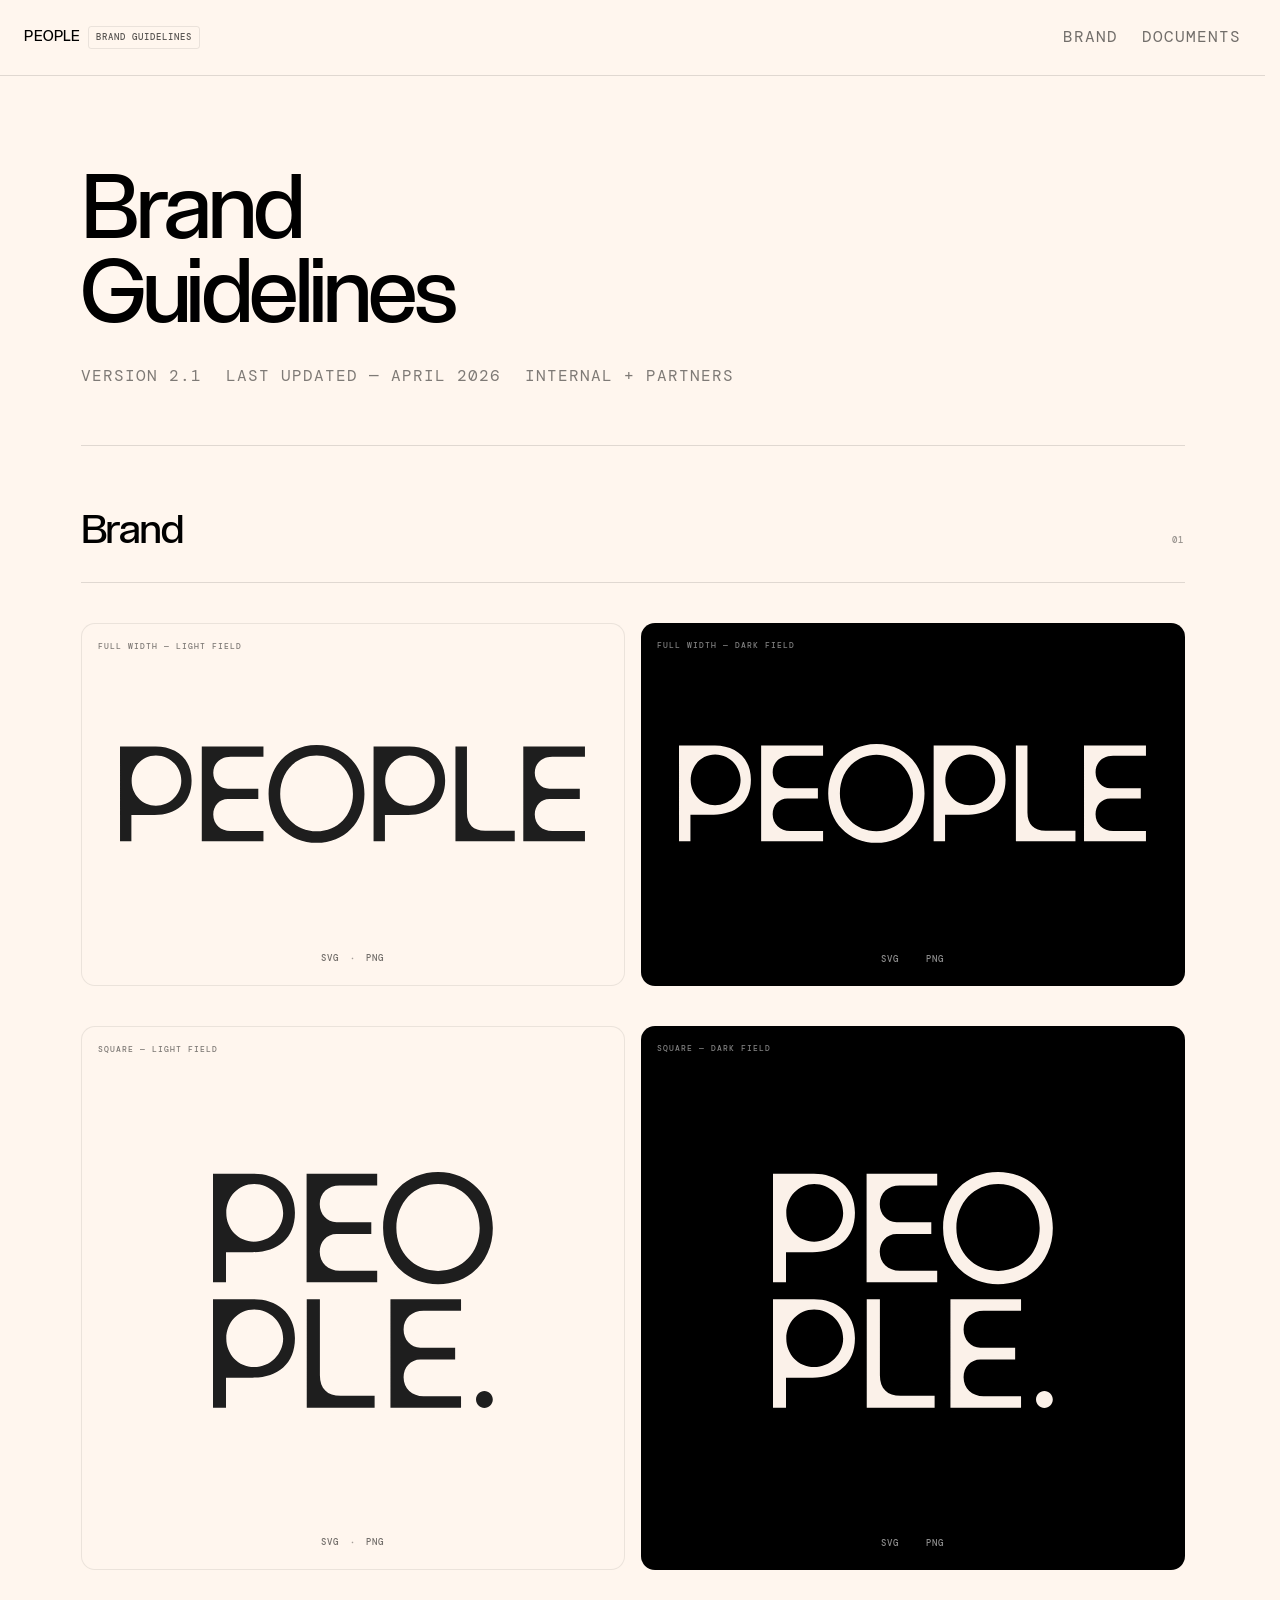
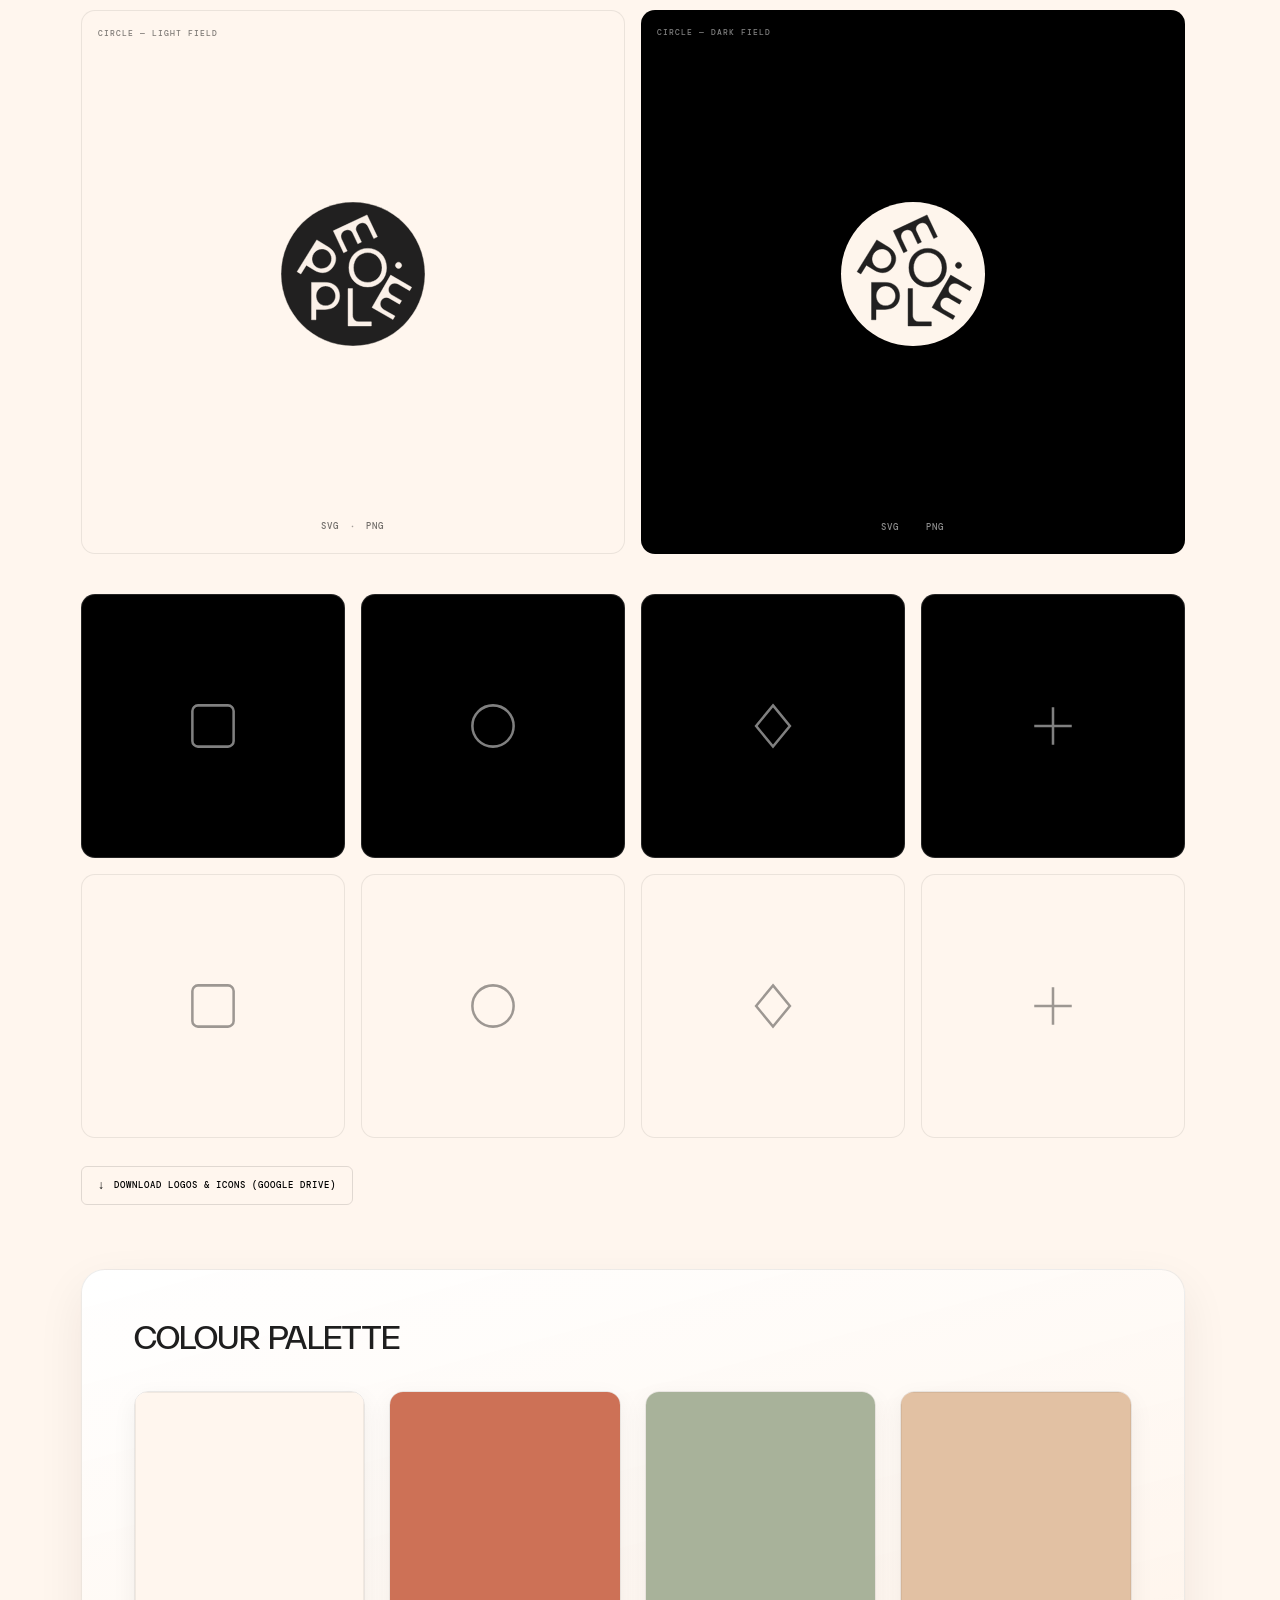
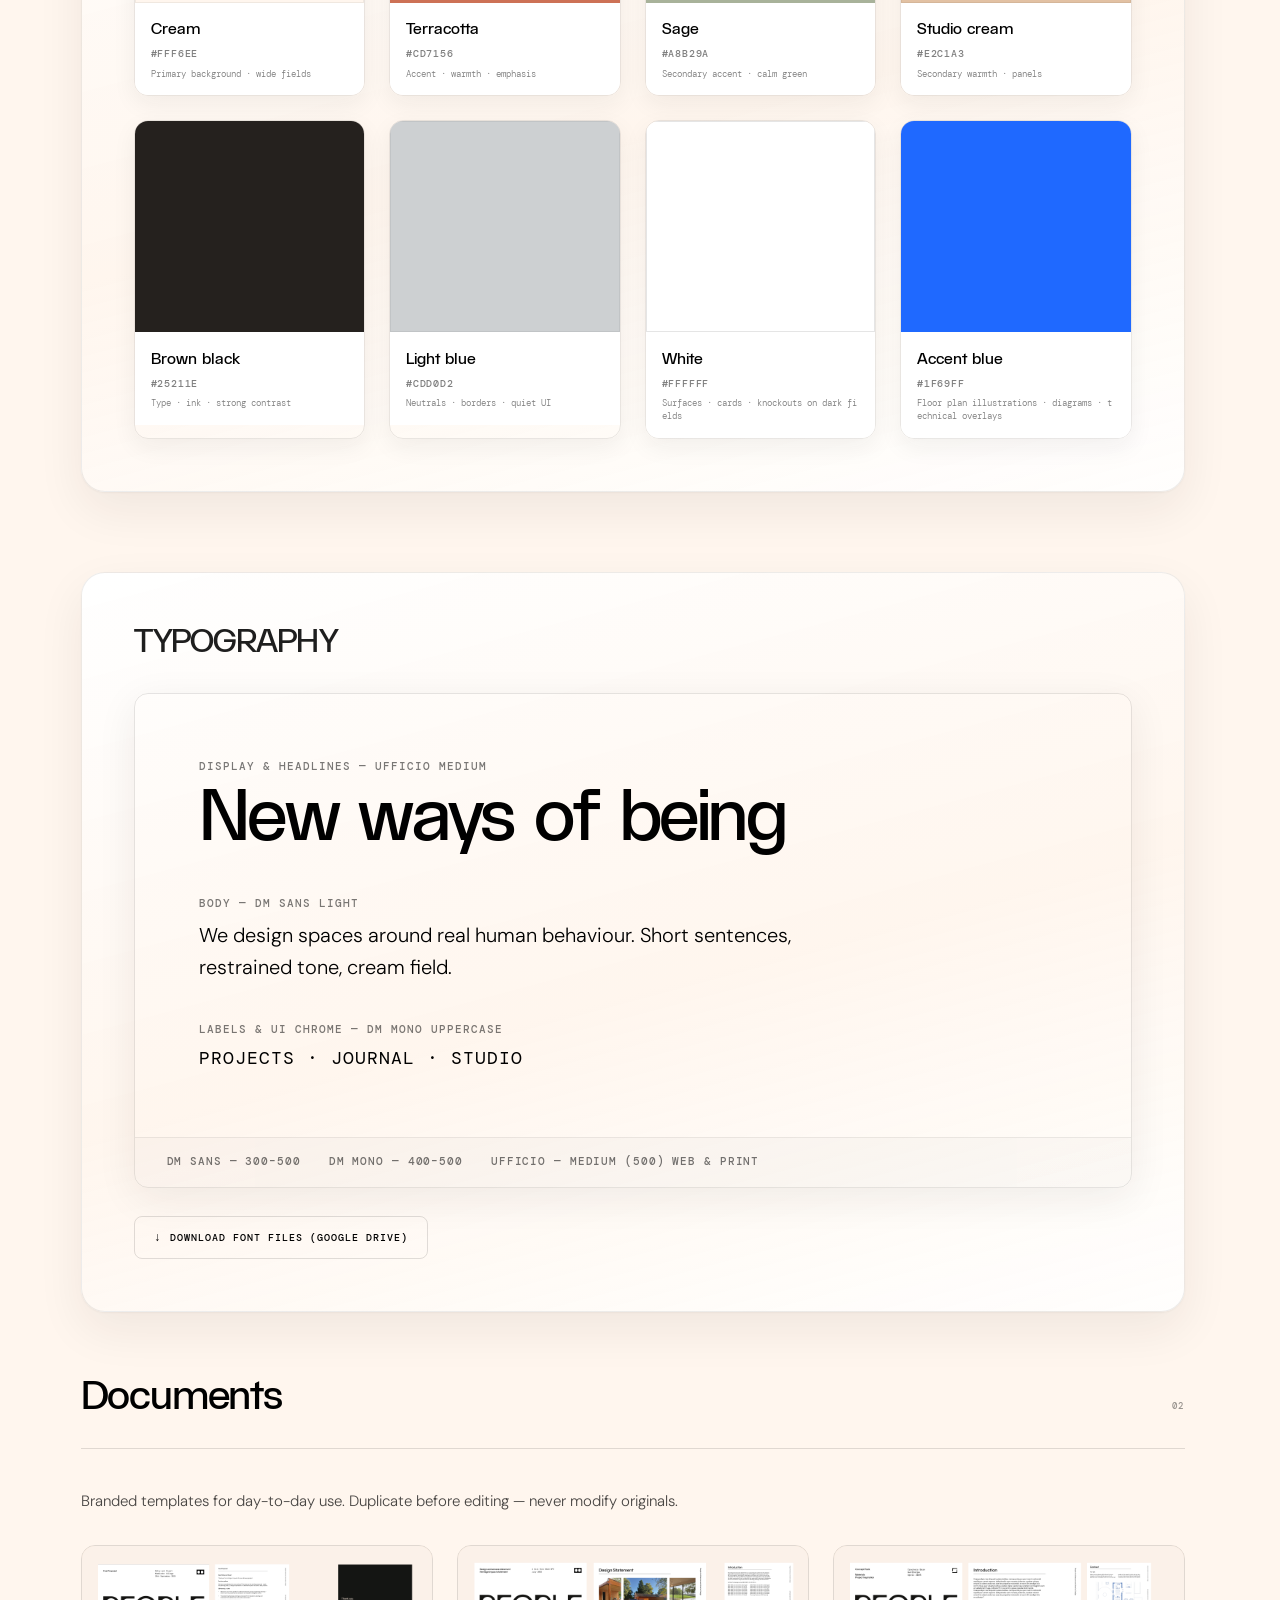
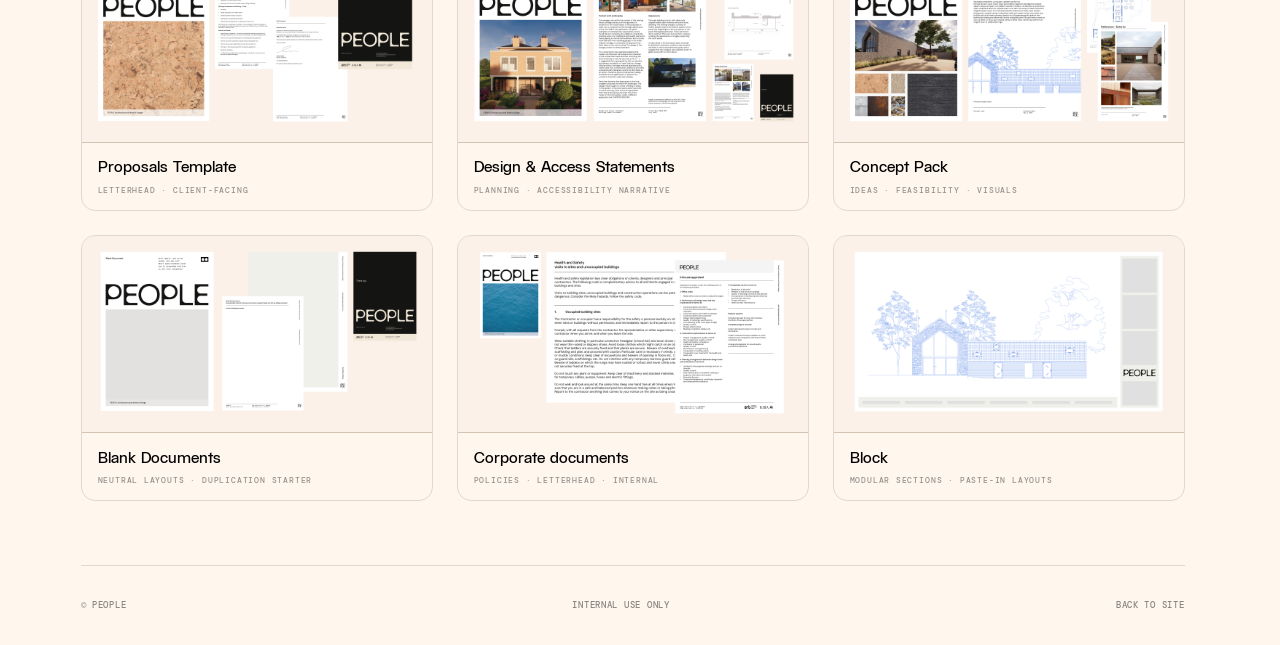
==== commit 3c776ec3: "Add brand icon layout and styling for dark and light themes - Introduced a new flex layout for brand" ====
--- a/brand.html
+++ b/brand.html
@@ -330,6 +330,12 @@
       max-height: min(88%, min(52vw, 17.5rem));
     }
 
+    .brand-icon-rows {
+      display: flex;
+      flex-direction: column;
+      gap: clamp(0.65rem, 2vw, 1rem);
+      width: 100%;
+    }
     .brand-icon-row {
       display: grid;
       grid-template-columns: repeat(4, minmax(0, 1fr));
@@ -342,20 +348,34 @@
     .brand-icon-slot {
       aspect-ratio: 1;
       border-radius: var(--brand-card-radius);
-      border: 1px solid var(--brand-border);
-      background: color-mix(in srgb, var(--page-bg) 65%, var(--studio-panel-bg, #faf8f5));
       display: flex;
       align-items: center;
       justify-content: center;
       padding: clamp(1rem, 4vw, 1.65rem);
+    }
+    /* Match dark-logo cards (wordmark circle / Dark field): ink field, light glyphs */
+    .brand-icon-row--on-dark .brand-icon-slot {
+      background: var(--ink);
+      border: 1px solid rgba(255, 255, 255, 0.14);
+    }
+    .brand-icon-row--on-dark .brand-icon-slot__ph {
+      color: #fff;
+      opacity: 0.5;
+    }
+    /* Match light-logo cards (Light field): page bg, ink glyphs */
+    .brand-icon-row--on-light .brand-icon-slot {
+      background: var(--page-bg);
+      border: 1px solid rgba(0, 0, 0, 0.08);
+    }
+    .brand-icon-row--on-light .brand-icon-slot__ph {
+      color: var(--ink);
+      opacity: 0.38;
     }
     .brand-icon-slot__ph {
       width: 46%;
       max-width: 3.75rem;
       height: auto;
       aspect-ratio: 1;
-      color: var(--ink);
-      opacity: 0.38;
       flex-shrink: 0;
     }
 
@@ -649,18 +669,34 @@
           </div>
         </div>
 
-        <div class="brand-icon-row">
-          <div class="brand-icon-slot">
-            <svg class="brand-icon-slot__ph" viewBox="0 0 32 32" fill="none" stroke="currentColor" stroke-width="1.35" aria-hidden="true"><rect x="5" y="5" width="22" height="22" rx="3"/></svg>
-          </div>
-          <div class="brand-icon-slot">
-            <svg class="brand-icon-slot__ph" viewBox="0 0 32 32" fill="none" stroke="currentColor" stroke-width="1.35" aria-hidden="true"><circle cx="16" cy="16" r="11"/></svg>
-          </div>
-          <div class="brand-icon-slot">
-            <svg class="brand-icon-slot__ph" viewBox="0 0 32 32" fill="none" stroke="currentColor" stroke-width="1.35" aria-hidden="true"><path d="M16 5l9 11-9 11-9-11 9-11z"/></svg>
-          </div>
-          <div class="brand-icon-slot">
-            <svg class="brand-icon-slot__ph" viewBox="0 0 32 32" fill="none" stroke="currentColor" stroke-width="1.35" aria-hidden="true"><path d="M6 16h20M16 6v20"/></svg>
+        <div class="brand-icon-rows">
+          <div class="brand-icon-row brand-icon-row--on-dark" aria-label="Icons on dark field (light on dark, as per dark logo variants)">
+            <div class="brand-icon-slot">
+              <svg class="brand-icon-slot__ph" viewBox="0 0 32 32" fill="none" stroke="currentColor" stroke-width="1.35" aria-hidden="true"><rect x="5" y="5" width="22" height="22" rx="3"/></svg>
+            </div>
+            <div class="brand-icon-slot">
+              <svg class="brand-icon-slot__ph" viewBox="0 0 32 32" fill="none" stroke="currentColor" stroke-width="1.35" aria-hidden="true"><circle cx="16" cy="16" r="11"/></svg>
+            </div>
+            <div class="brand-icon-slot">
+              <svg class="brand-icon-slot__ph" viewBox="0 0 32 32" fill="none" stroke="currentColor" stroke-width="1.35" aria-hidden="true"><path d="M16 5l9 11-9 11-9-11 9-11z"/></svg>
+            </div>
+            <div class="brand-icon-slot">
+              <svg class="brand-icon-slot__ph" viewBox="0 0 32 32" fill="none" stroke="currentColor" stroke-width="1.35" aria-hidden="true"><path d="M6 16h20M16 6v20"/></svg>
+            </div>
+          </div>
+          <div class="brand-icon-row brand-icon-row--on-light" aria-label="Icons on light field (dark on light, as per light logo variants)">
+            <div class="brand-icon-slot">
+              <svg class="brand-icon-slot__ph" viewBox="0 0 32 32" fill="none" stroke="currentColor" stroke-width="1.35" aria-hidden="true"><rect x="5" y="5" width="22" height="22" rx="3"/></svg>
+            </div>
+            <div class="brand-icon-slot">
+              <svg class="brand-icon-slot__ph" viewBox="0 0 32 32" fill="none" stroke="currentColor" stroke-width="1.35" aria-hidden="true"><circle cx="16" cy="16" r="11"/></svg>
+            </div>
+            <div class="brand-icon-slot">
+              <svg class="brand-icon-slot__ph" viewBox="0 0 32 32" fill="none" stroke="currentColor" stroke-width="1.35" aria-hidden="true"><path d="M16 5l9 11-9 11-9-11 9-11z"/></svg>
+            </div>
+            <div class="brand-icon-slot">
+              <svg class="brand-icon-slot__ph" viewBox="0 0 32 32" fill="none" stroke="currentColor" stroke-width="1.35" aria-hidden="true"><path d="M6 16h20M16 6v20"/></svg>
+            </div>
           </div>
         </div>
         </div>
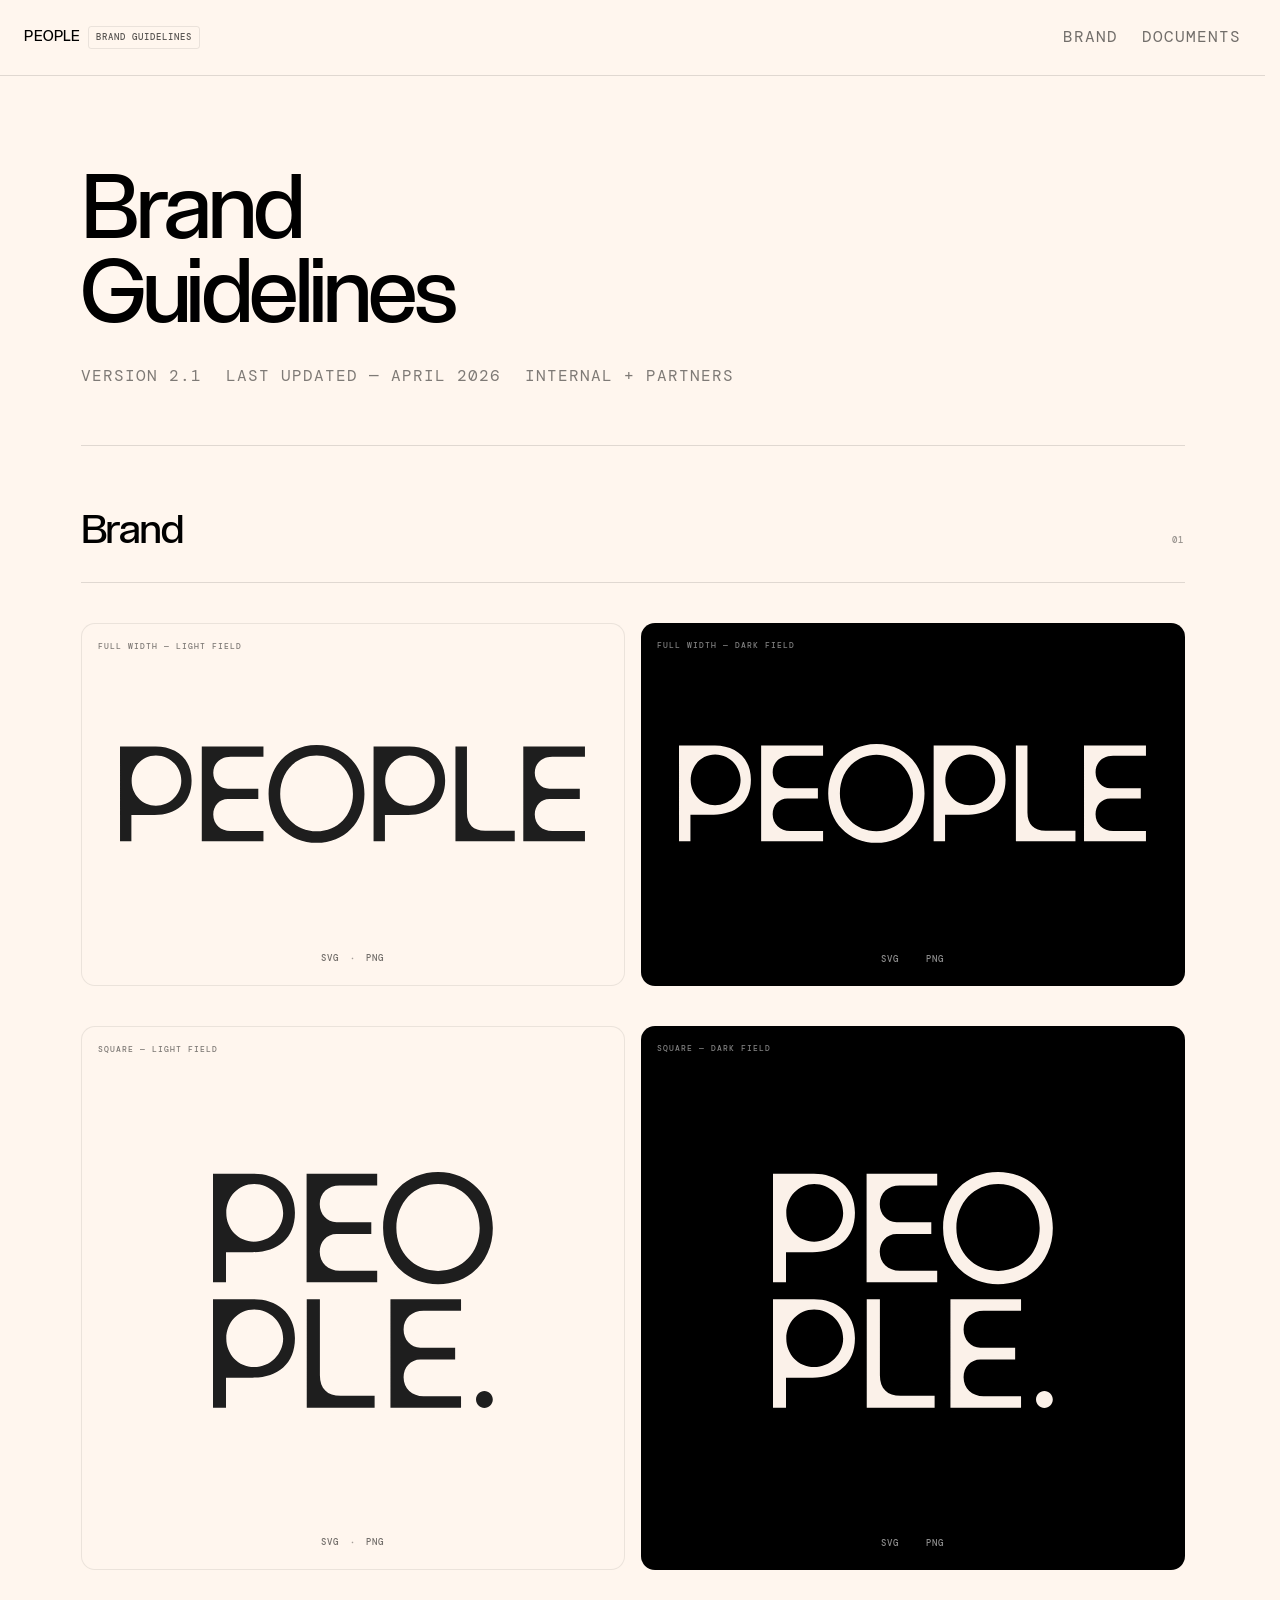
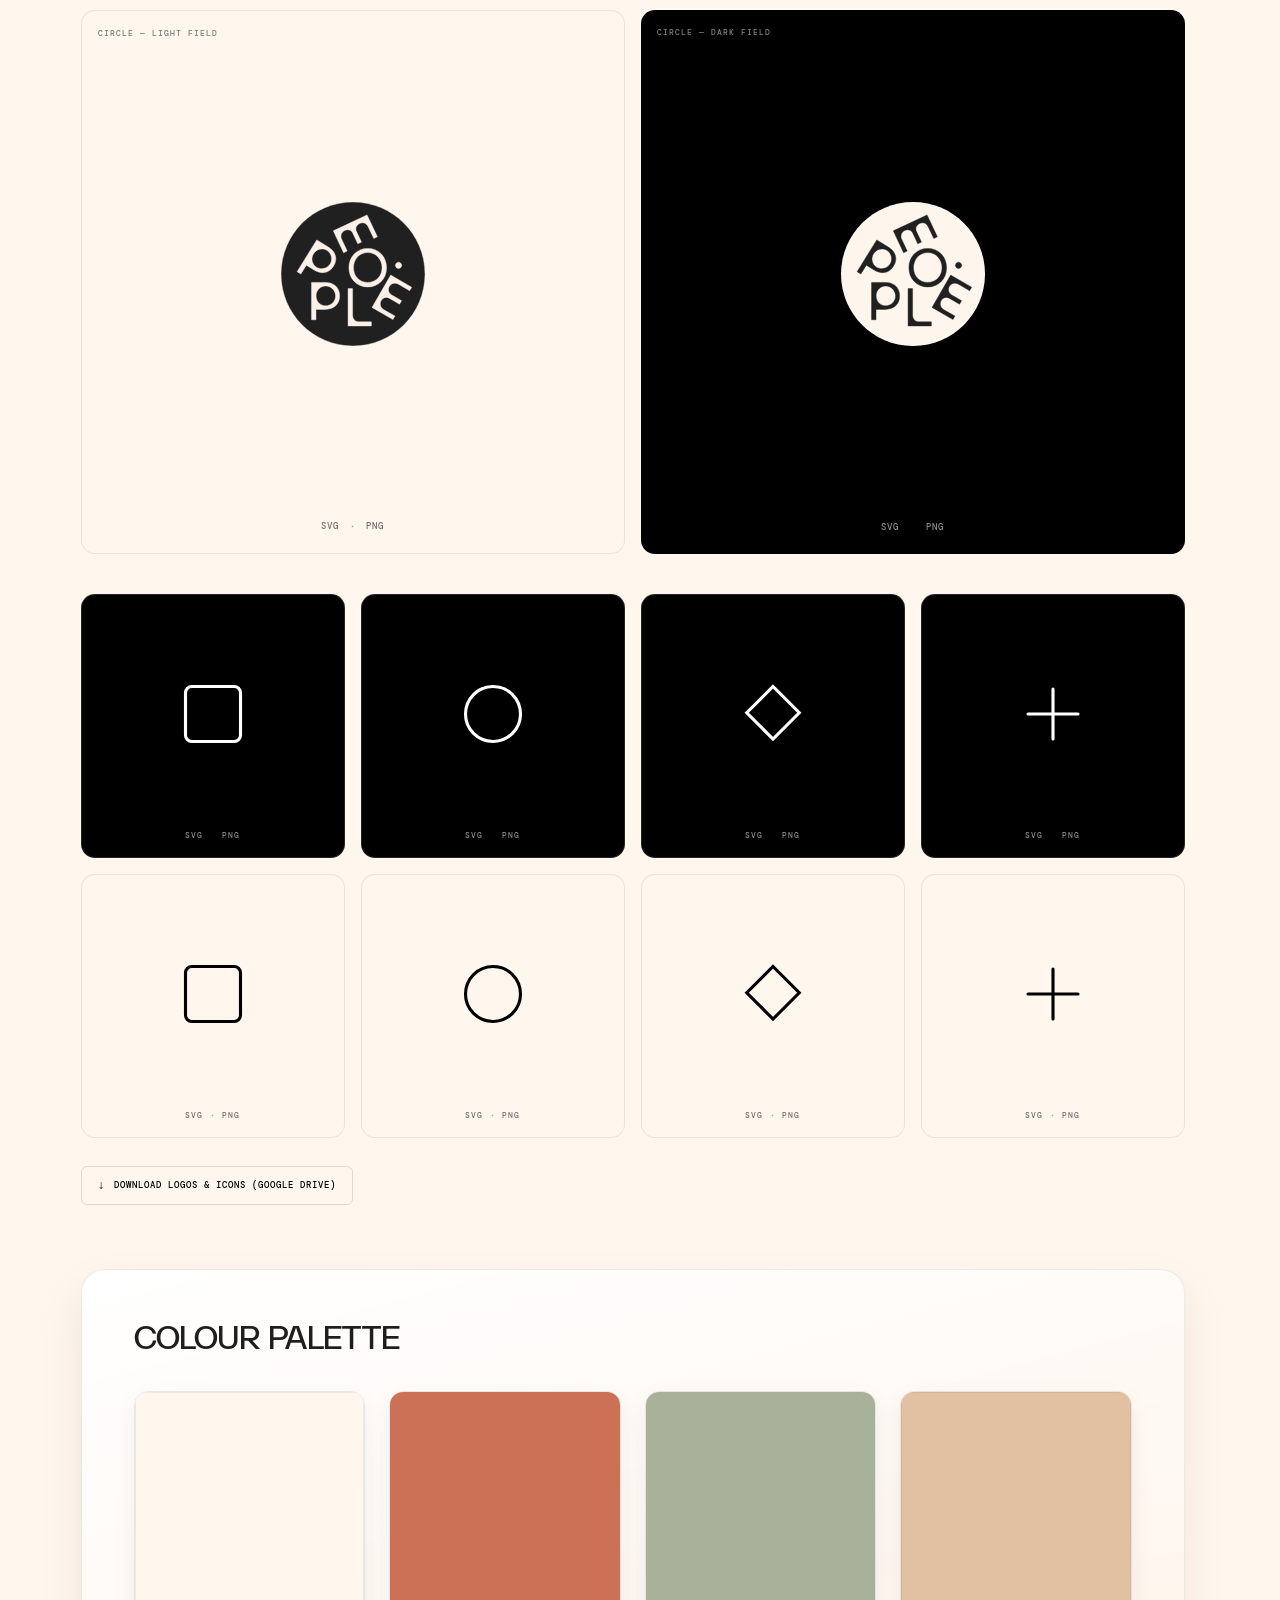
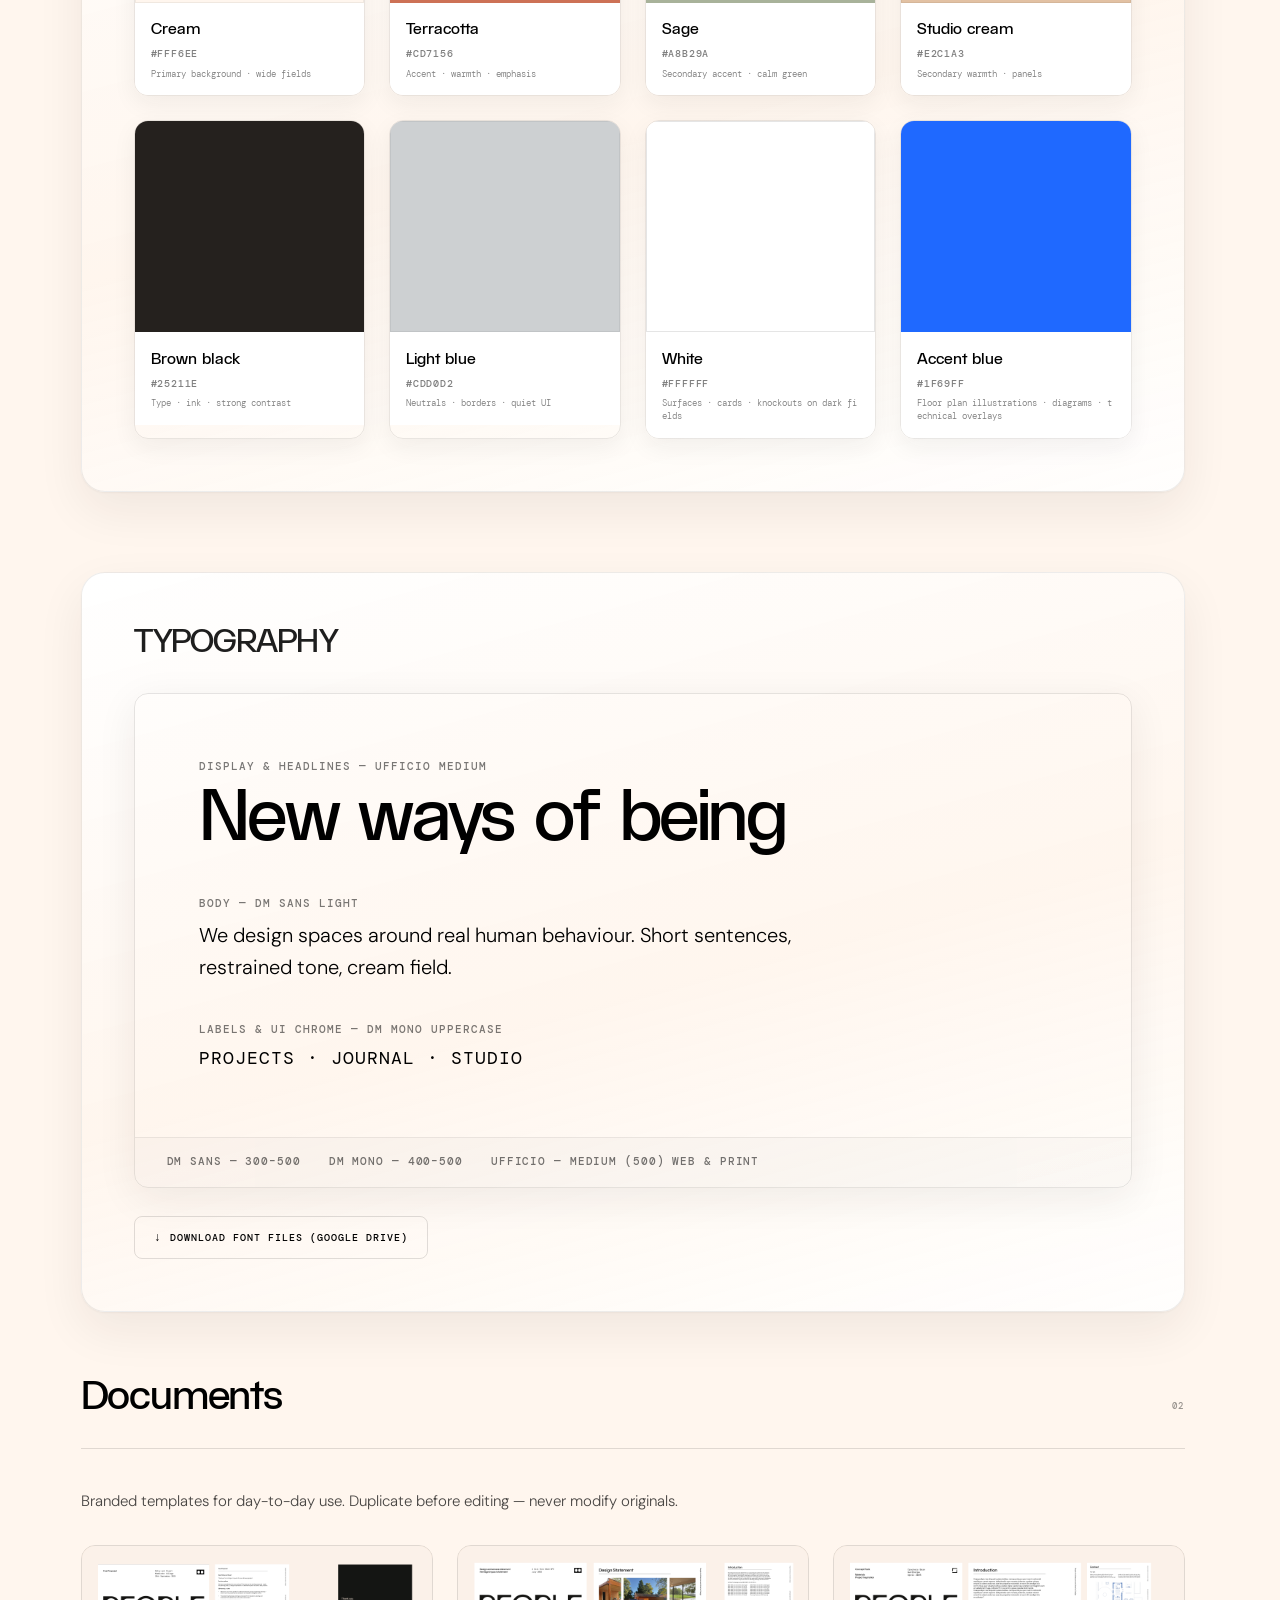
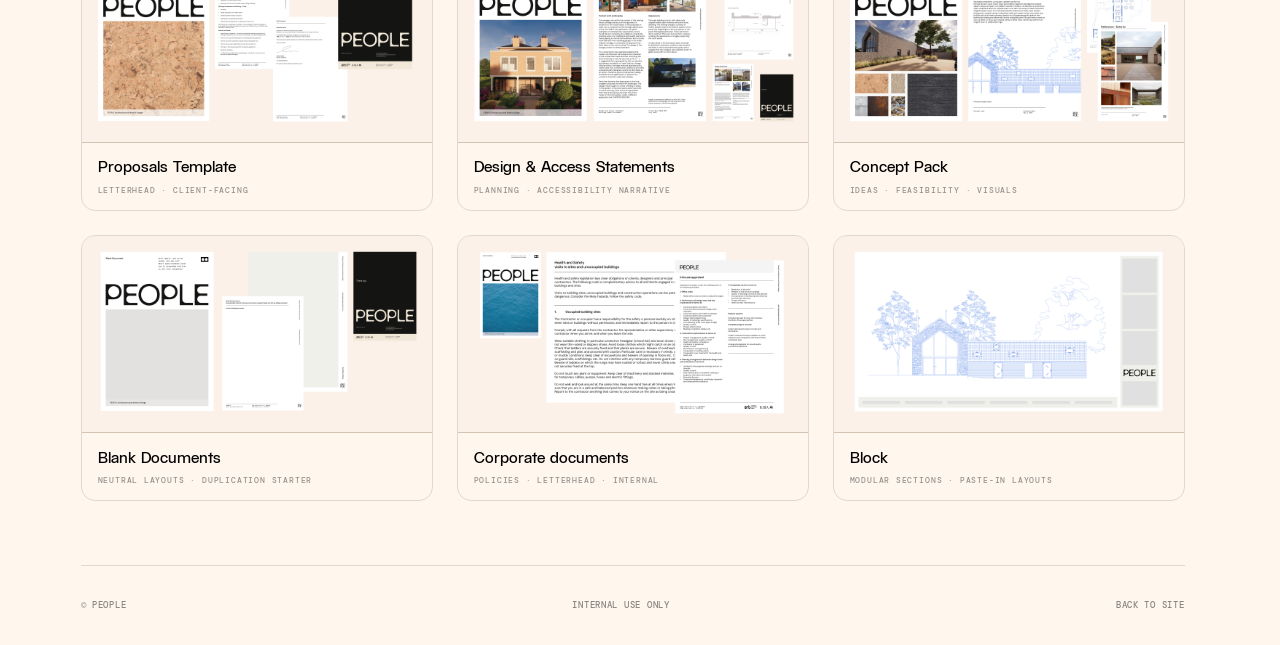
==== commit d439dfa9: "Enhance brand icon layout with new image elements and download options - Updated brand icon slots to" ====
--- a/brand.html
+++ b/brand.html
@@ -346,37 +346,66 @@
       .brand-icon-row { grid-template-columns: repeat(2, minmax(0, 1fr)); }
     }
     .brand-icon-slot {
+      position: relative;
       aspect-ratio: 1;
       border-radius: var(--brand-card-radius);
       display: flex;
       align-items: center;
       justify-content: center;
-      padding: clamp(1rem, 4vw, 1.65rem);
-    }
-    /* Match dark-logo cards (wordmark circle / Dark field): ink field, light glyphs */
+      padding: clamp(0.75rem, 2vw, 1rem);
+      padding-bottom: clamp(1.85rem, 5vw, 2.5rem);
+      overflow: hidden;
+    }
+    .brand-icon-slot__img {
+      display: block;
+      width: auto;
+      height: auto;
+      max-width: min(50%, 5rem);
+      max-height: min(50%, 5rem);
+      object-fit: contain;
+    }
+    .brand-icon-slot__downloads {
+      position: absolute;
+      bottom: clamp(0.35rem, 1vw, 0.55rem);
+      left: 0;
+      right: 0;
+      display: flex;
+      flex-wrap: wrap;
+      align-items: center;
+      justify-content: center;
+      gap: 0.25rem 0.5rem;
+      z-index: 2;
+    }
+    .brand-icon-slot__downloads a {
+      font-family: var(--font-mono);
+      font-size: 0.5rem;
+      font-weight: 500;
+      letter-spacing: var(--chrome-mono-ls);
+      text-transform: uppercase;
+      text-decoration: none;
+      color: inherit;
+      opacity: 0.55;
+      border-bottom: 1px solid transparent;
+      transition: opacity 0.15s ease, border-color 0.15s ease;
+    }
+    .brand-icon-slot__downloads a:hover {
+      opacity: 1;
+      border-bottom-color: currentColor;
+    }
+    .brand-icon-slot__downloads span[aria-hidden="true"] {
+      opacity: 0.35;
+      user-select: none;
+    }
+    /* Match dark-logo cards (Dark field): ink field, light links */
     .brand-icon-row--on-dark .brand-icon-slot {
       background: var(--ink);
       border: 1px solid rgba(255, 255, 255, 0.14);
     }
-    .brand-icon-row--on-dark .brand-icon-slot__ph {
-      color: #fff;
-      opacity: 0.5;
-    }
-    /* Match light-logo cards (Light field): page bg, ink glyphs */
+    .brand-icon-row--on-dark .brand-icon-slot__downloads a { color: #fff; }
+    /* Match light-logo cards (Light field): page bg, ink links */
     .brand-icon-row--on-light .brand-icon-slot {
       background: var(--page-bg);
       border: 1px solid rgba(0, 0, 0, 0.08);
-    }
-    .brand-icon-row--on-light .brand-icon-slot__ph {
-      color: var(--ink);
-      opacity: 0.38;
-    }
-    .brand-icon-slot__ph {
-      width: 46%;
-      max-width: 3.75rem;
-      height: auto;
-      aspect-ratio: 1;
-      flex-shrink: 0;
     }
 
     .brand-colors {
@@ -672,30 +701,70 @@
         <div class="brand-icon-rows">
           <div class="brand-icon-row brand-icon-row--on-dark" aria-label="Icons on dark field (light on dark, as per dark logo variants)">
             <div class="brand-icon-slot">
-              <svg class="brand-icon-slot__ph" viewBox="0 0 32 32" fill="none" stroke="currentColor" stroke-width="1.35" aria-hidden="true"><rect x="5" y="5" width="22" height="22" rx="3"/></svg>
+              <img class="brand-icon-slot__img" src="images/brand/icons/dark/icon-1.svg" width="256" height="256" decoding="async" alt="">
+              <div class="brand-icon-slot__downloads">
+                <a href="images/brand/icons/dark/icon-1.svg" download="PEOPLE-icon-1-dark.svg">SVG</a>
+                <span aria-hidden="true">·</span>
+                <a href="images/brand/icons/dark/icon-1.png" download="PEOPLE-icon-1-dark.png">PNG</a>
+              </div>
             </div>
             <div class="brand-icon-slot">
-              <svg class="brand-icon-slot__ph" viewBox="0 0 32 32" fill="none" stroke="currentColor" stroke-width="1.35" aria-hidden="true"><circle cx="16" cy="16" r="11"/></svg>
+              <img class="brand-icon-slot__img" src="images/brand/icons/dark/icon-2.svg" width="256" height="256" decoding="async" alt="">
+              <div class="brand-icon-slot__downloads">
+                <a href="images/brand/icons/dark/icon-2.svg" download="PEOPLE-icon-2-dark.svg">SVG</a>
+                <span aria-hidden="true">·</span>
+                <a href="images/brand/icons/dark/icon-2.png" download="PEOPLE-icon-2-dark.png">PNG</a>
+              </div>
             </div>
             <div class="brand-icon-slot">
-              <svg class="brand-icon-slot__ph" viewBox="0 0 32 32" fill="none" stroke="currentColor" stroke-width="1.35" aria-hidden="true"><path d="M16 5l9 11-9 11-9-11 9-11z"/></svg>
+              <img class="brand-icon-slot__img" src="images/brand/icons/dark/icon-3.svg" width="256" height="256" decoding="async" alt="">
+              <div class="brand-icon-slot__downloads">
+                <a href="images/brand/icons/dark/icon-3.svg" download="PEOPLE-icon-3-dark.svg">SVG</a>
+                <span aria-hidden="true">·</span>
+                <a href="images/brand/icons/dark/icon-3.png" download="PEOPLE-icon-3-dark.png">PNG</a>
+              </div>
             </div>
             <div class="brand-icon-slot">
-              <svg class="brand-icon-slot__ph" viewBox="0 0 32 32" fill="none" stroke="currentColor" stroke-width="1.35" aria-hidden="true"><path d="M6 16h20M16 6v20"/></svg>
+              <img class="brand-icon-slot__img" src="images/brand/icons/dark/icon-4.svg" width="256" height="256" decoding="async" alt="">
+              <div class="brand-icon-slot__downloads">
+                <a href="images/brand/icons/dark/icon-4.svg" download="PEOPLE-icon-4-dark.svg">SVG</a>
+                <span aria-hidden="true">·</span>
+                <a href="images/brand/icons/dark/icon-4.png" download="PEOPLE-icon-4-dark.png">PNG</a>
+              </div>
             </div>
           </div>
           <div class="brand-icon-row brand-icon-row--on-light" aria-label="Icons on light field (dark on light, as per light logo variants)">
             <div class="brand-icon-slot">
-              <svg class="brand-icon-slot__ph" viewBox="0 0 32 32" fill="none" stroke="currentColor" stroke-width="1.35" aria-hidden="true"><rect x="5" y="5" width="22" height="22" rx="3"/></svg>
+              <img class="brand-icon-slot__img" src="images/brand/icons/light/icon-1.svg" width="256" height="256" decoding="async" alt="">
+              <div class="brand-icon-slot__downloads">
+                <a href="images/brand/icons/light/icon-1.svg" download="PEOPLE-icon-1-light.svg">SVG</a>
+                <span aria-hidden="true">·</span>
+                <a href="images/brand/icons/light/icon-1.png" download="PEOPLE-icon-1-light.png">PNG</a>
+              </div>
             </div>
             <div class="brand-icon-slot">
-              <svg class="brand-icon-slot__ph" viewBox="0 0 32 32" fill="none" stroke="currentColor" stroke-width="1.35" aria-hidden="true"><circle cx="16" cy="16" r="11"/></svg>
+              <img class="brand-icon-slot__img" src="images/brand/icons/light/icon-2.svg" width="256" height="256" decoding="async" alt="">
+              <div class="brand-icon-slot__downloads">
+                <a href="images/brand/icons/light/icon-2.svg" download="PEOPLE-icon-2-light.svg">SVG</a>
+                <span aria-hidden="true">·</span>
+                <a href="images/brand/icons/light/icon-2.png" download="PEOPLE-icon-2-light.png">PNG</a>
+              </div>
             </div>
             <div class="brand-icon-slot">
-              <svg class="brand-icon-slot__ph" viewBox="0 0 32 32" fill="none" stroke="currentColor" stroke-width="1.35" aria-hidden="true"><path d="M16 5l9 11-9 11-9-11 9-11z"/></svg>
+              <img class="brand-icon-slot__img" src="images/brand/icons/light/icon-3.svg" width="256" height="256" decoding="async" alt="">
+              <div class="brand-icon-slot__downloads">
+                <a href="images/brand/icons/light/icon-3.svg" download="PEOPLE-icon-3-light.svg">SVG</a>
+                <span aria-hidden="true">·</span>
+                <a href="images/brand/icons/light/icon-3.png" download="PEOPLE-icon-3-light.png">PNG</a>
+              </div>
             </div>
             <div class="brand-icon-slot">
-              <svg class="brand-icon-slot__ph" viewBox="0 0 32 32" fill="none" stroke="currentColor" stroke-width="1.35" aria-hidden="true"><path d="M6 16h20M16 6v20"/></svg>
+              <img class="brand-icon-slot__img" src="images/brand/icons/light/icon-4.svg" width="256" height="256" decoding="async" alt="">
+              <div class="brand-icon-slot__downloads">
+                <a href="images/brand/icons/light/icon-4.svg" download="PEOPLE-icon-4-light.svg">SVG</a>
+                <span aria-hidden="true">·</span>
+                <a href="images/brand/icons/light/icon-4.png" download="PEOPLE-icon-4-light.png">PNG</a>
+              </div>
             </div>
           </div>
         </div>
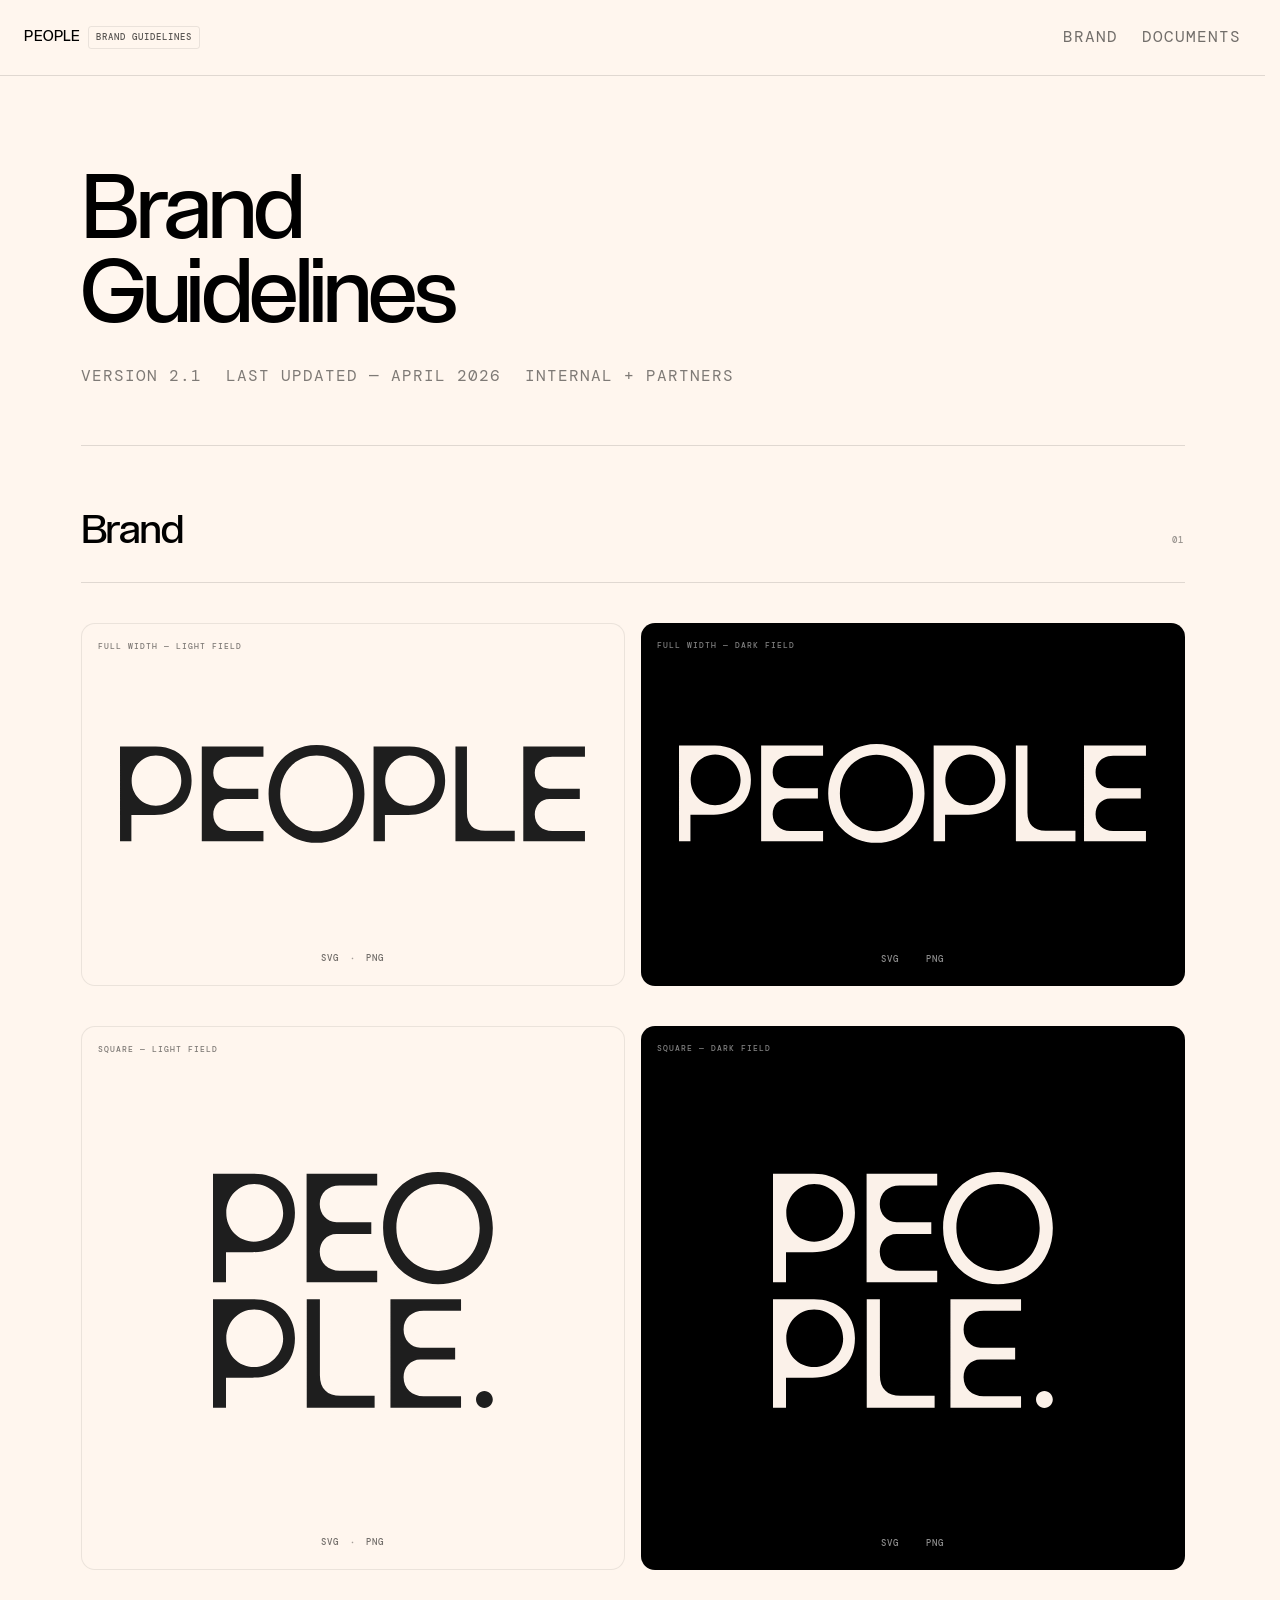
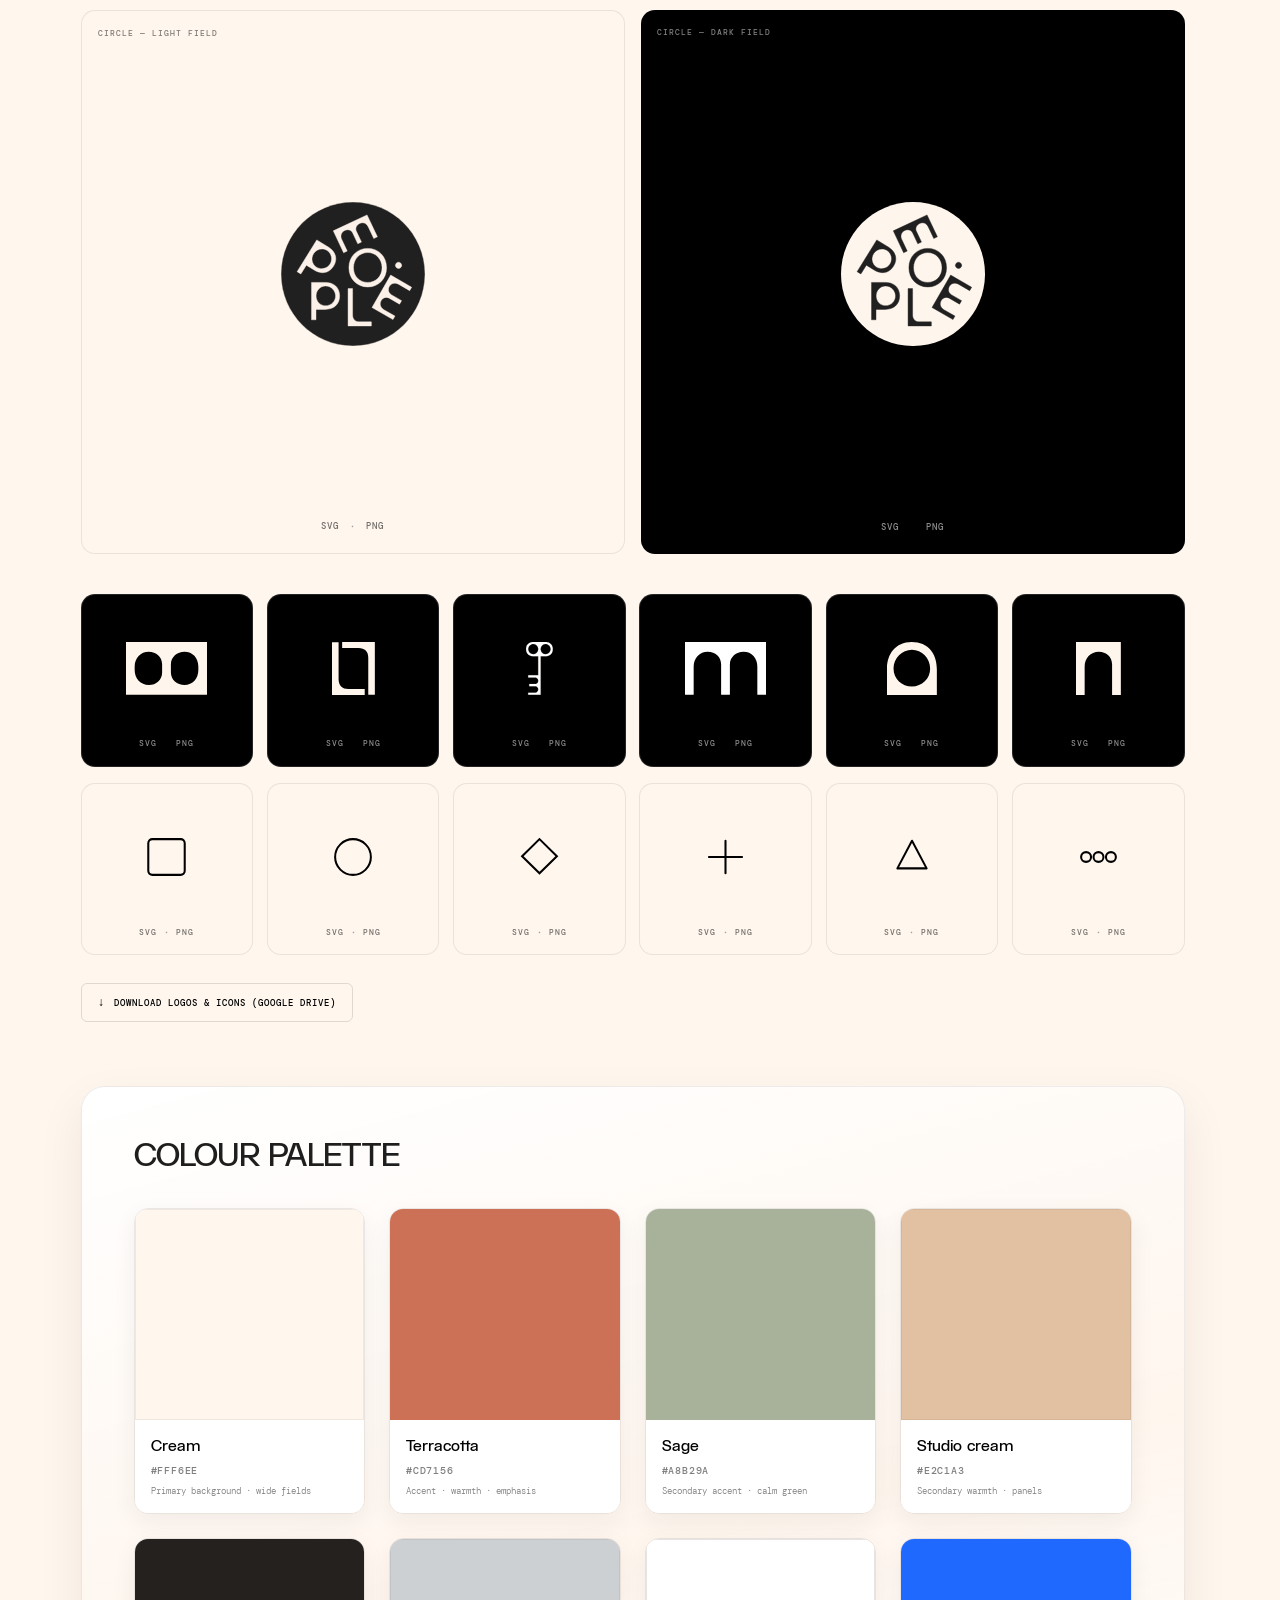
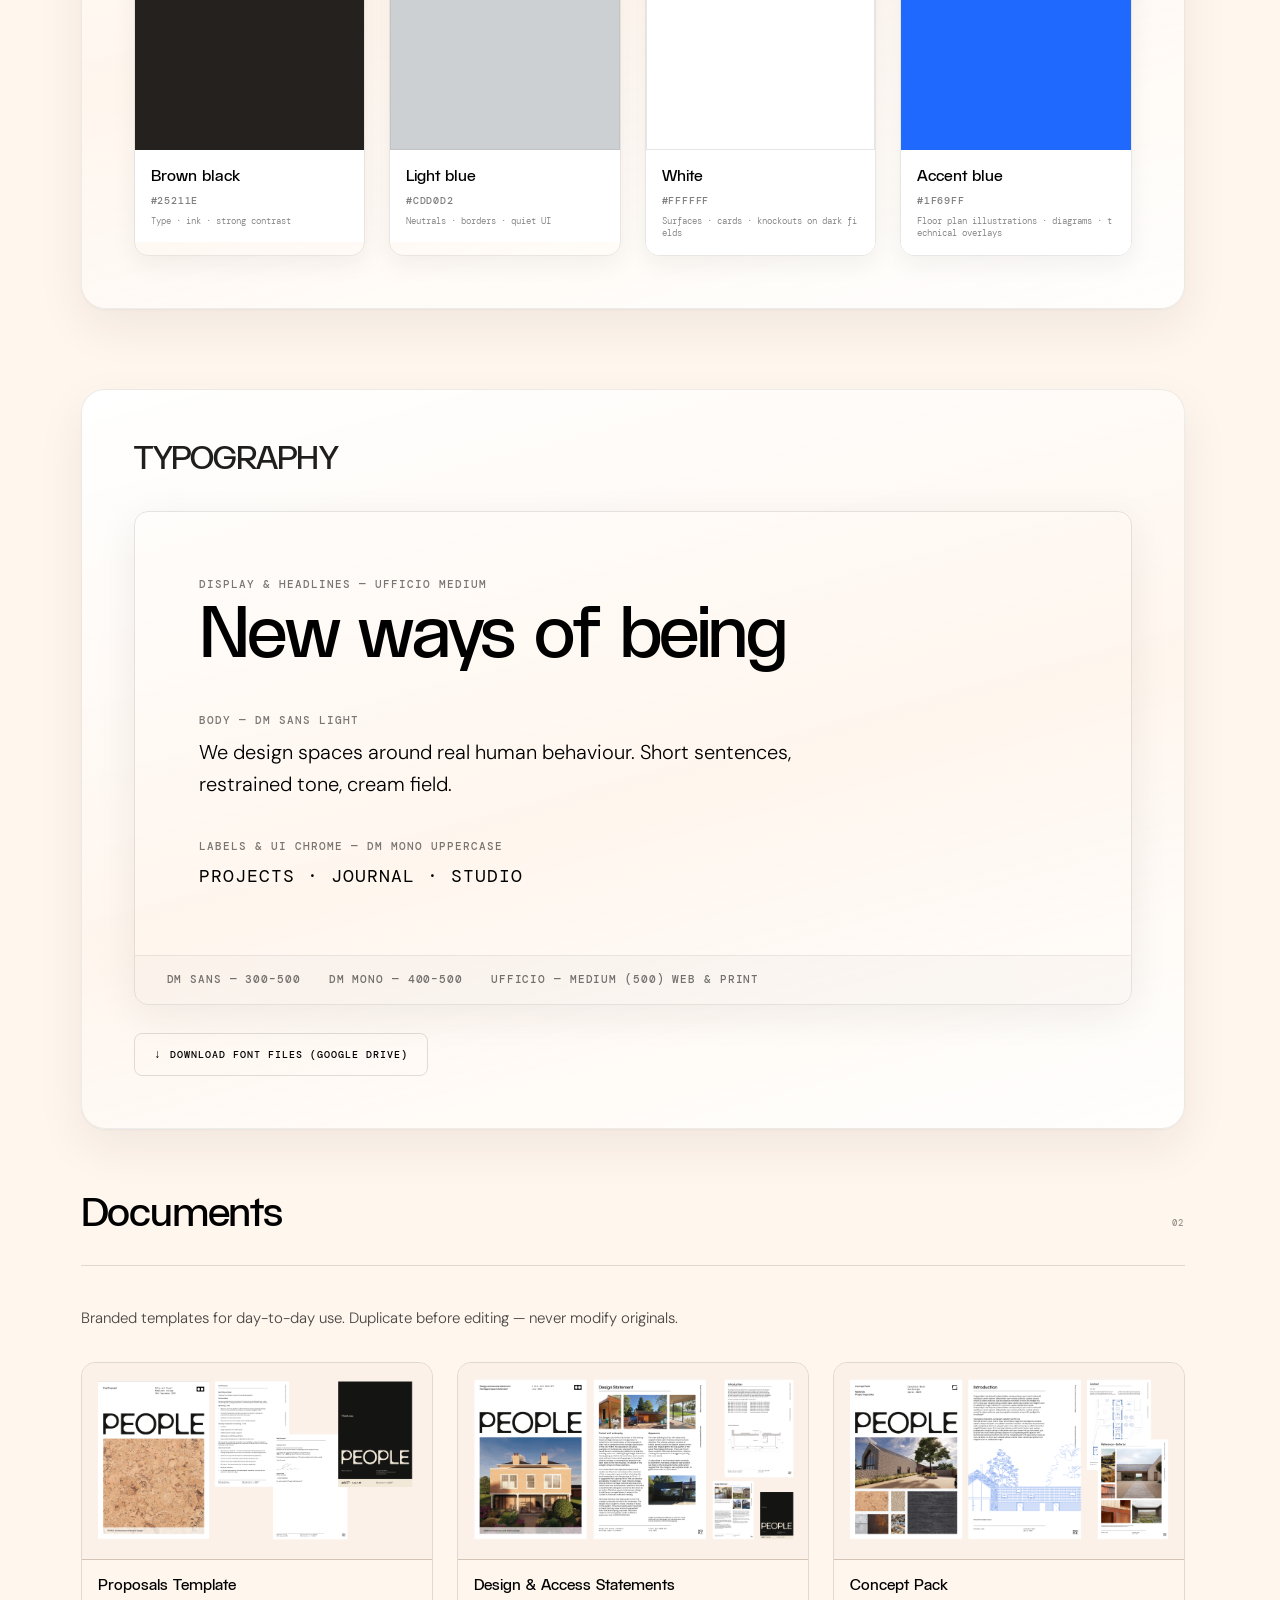
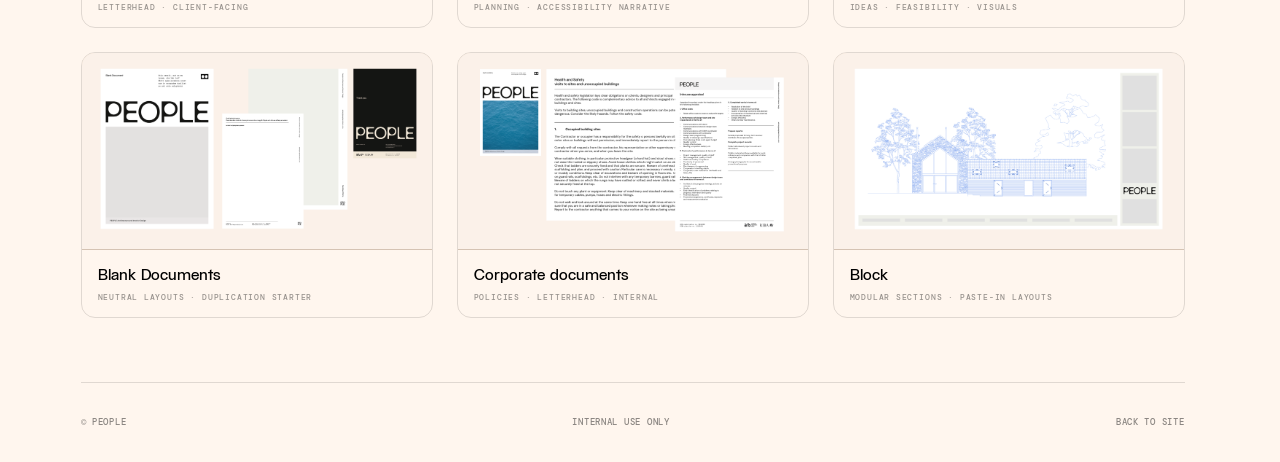
==== commit 3e6dd92f: "Enhance brand icon layout and add new icons for improved visual representation - Updated the brand i" ====
--- a/brand.html
+++ b/brand.html
@@ -338,9 +338,12 @@
     }
     .brand-icon-row {
       display: grid;
-      grid-template-columns: repeat(4, minmax(0, 1fr));
-      gap: clamp(0.65rem, 2vw, 1rem);
+      grid-template-columns: repeat(6, minmax(0, 1fr));
+      gap: clamp(0.5rem, 1.5vw, 0.85rem);
       width: 100%;
+    }
+    @media (max-width: 900px) {
+      .brand-icon-row { grid-template-columns: repeat(3, minmax(0, 1fr)); }
     }
     @media (max-width: 520px) {
       .brand-icon-row { grid-template-columns: repeat(2, minmax(0, 1fr)); }
@@ -360,8 +363,8 @@
       display: block;
       width: auto;
       height: auto;
-      max-width: min(50%, 5rem);
-      max-height: min(50%, 5rem);
+      max-width: min(46%, 4.25rem);
+      max-height: min(46%, 4.25rem);
       object-fit: contain;
     }
     .brand-icon-slot__downloads {
@@ -732,6 +735,22 @@
                 <a href="images/brand/icons/dark/icon-4.png" download="PEOPLE-icon-4-dark.png">PNG</a>
               </div>
             </div>
+            <div class="brand-icon-slot">
+              <img class="brand-icon-slot__img" src="images/brand/icons/dark/icon-5.svg" width="256" height="256" decoding="async" alt="">
+              <div class="brand-icon-slot__downloads">
+                <a href="images/brand/icons/dark/icon-5.svg" download="PEOPLE-icon-5-dark.svg">SVG</a>
+                <span aria-hidden="true">·</span>
+                <a href="images/brand/icons/dark/icon-5.png" download="PEOPLE-icon-5-dark.png">PNG</a>
+              </div>
+            </div>
+            <div class="brand-icon-slot">
+              <img class="brand-icon-slot__img" src="images/brand/icons/dark/icon-6.svg" width="256" height="256" decoding="async" alt="">
+              <div class="brand-icon-slot__downloads">
+                <a href="images/brand/icons/dark/icon-6.svg" download="PEOPLE-icon-6-dark.svg">SVG</a>
+                <span aria-hidden="true">·</span>
+                <a href="images/brand/icons/dark/icon-6.png" download="PEOPLE-icon-6-dark.png">PNG</a>
+              </div>
+            </div>
           </div>
           <div class="brand-icon-row brand-icon-row--on-light" aria-label="Icons on light field (dark on light, as per light logo variants)">
             <div class="brand-icon-slot">
@@ -764,6 +783,22 @@
                 <a href="images/brand/icons/light/icon-4.svg" download="PEOPLE-icon-4-light.svg">SVG</a>
                 <span aria-hidden="true">·</span>
                 <a href="images/brand/icons/light/icon-4.png" download="PEOPLE-icon-4-light.png">PNG</a>
+              </div>
+            </div>
+            <div class="brand-icon-slot">
+              <img class="brand-icon-slot__img" src="images/brand/icons/light/icon-5.svg" width="256" height="256" decoding="async" alt="">
+              <div class="brand-icon-slot__downloads">
+                <a href="images/brand/icons/light/icon-5.svg" download="PEOPLE-icon-5-light.svg">SVG</a>
+                <span aria-hidden="true">·</span>
+                <a href="images/brand/icons/light/icon-5.png" download="PEOPLE-icon-5-light.png">PNG</a>
+              </div>
+            </div>
+            <div class="brand-icon-slot">
+              <img class="brand-icon-slot__img" src="images/brand/icons/light/icon-6.svg" width="256" height="256" decoding="async" alt="">
+              <div class="brand-icon-slot__downloads">
+                <a href="images/brand/icons/light/icon-6.svg" download="PEOPLE-icon-6-light.svg">SVG</a>
+                <span aria-hidden="true">·</span>
+                <a href="images/brand/icons/light/icon-6.png" download="PEOPLE-icon-6-light.png">PNG</a>
               </div>
             </div>
           </div>
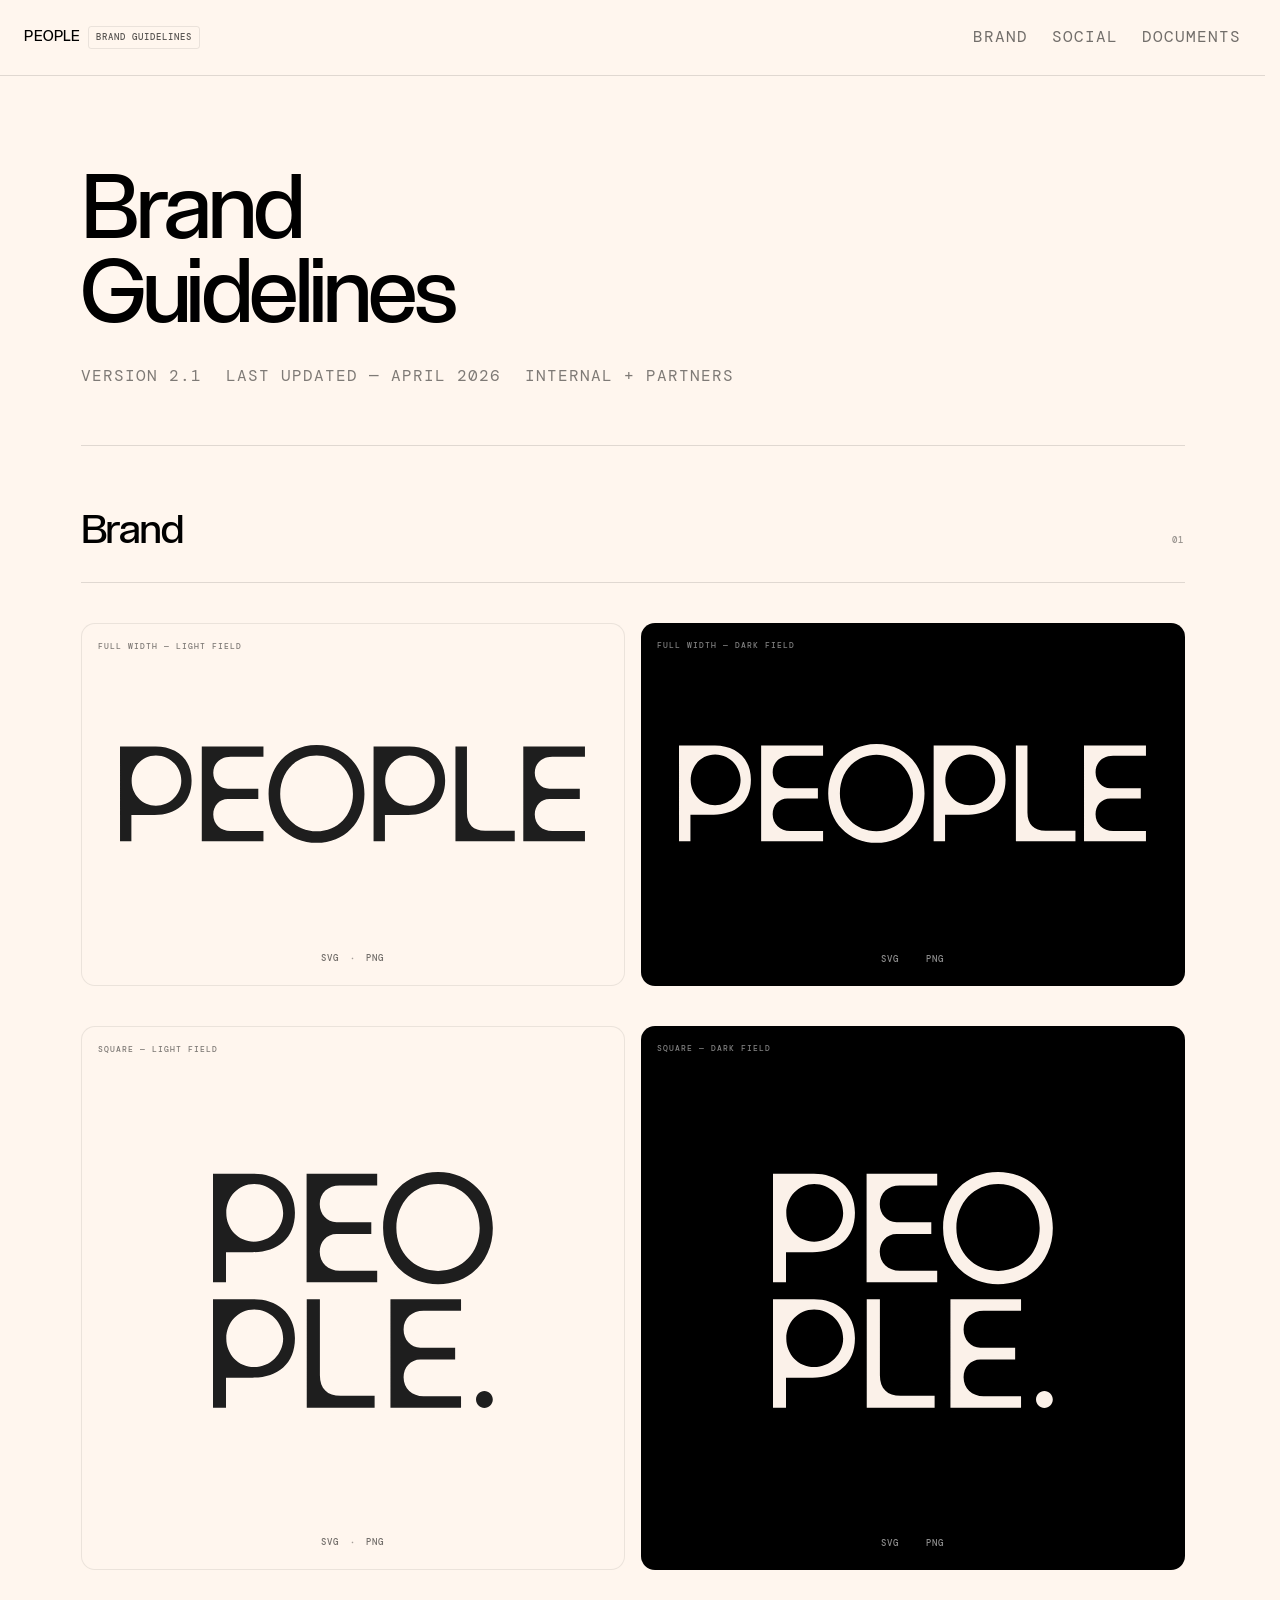
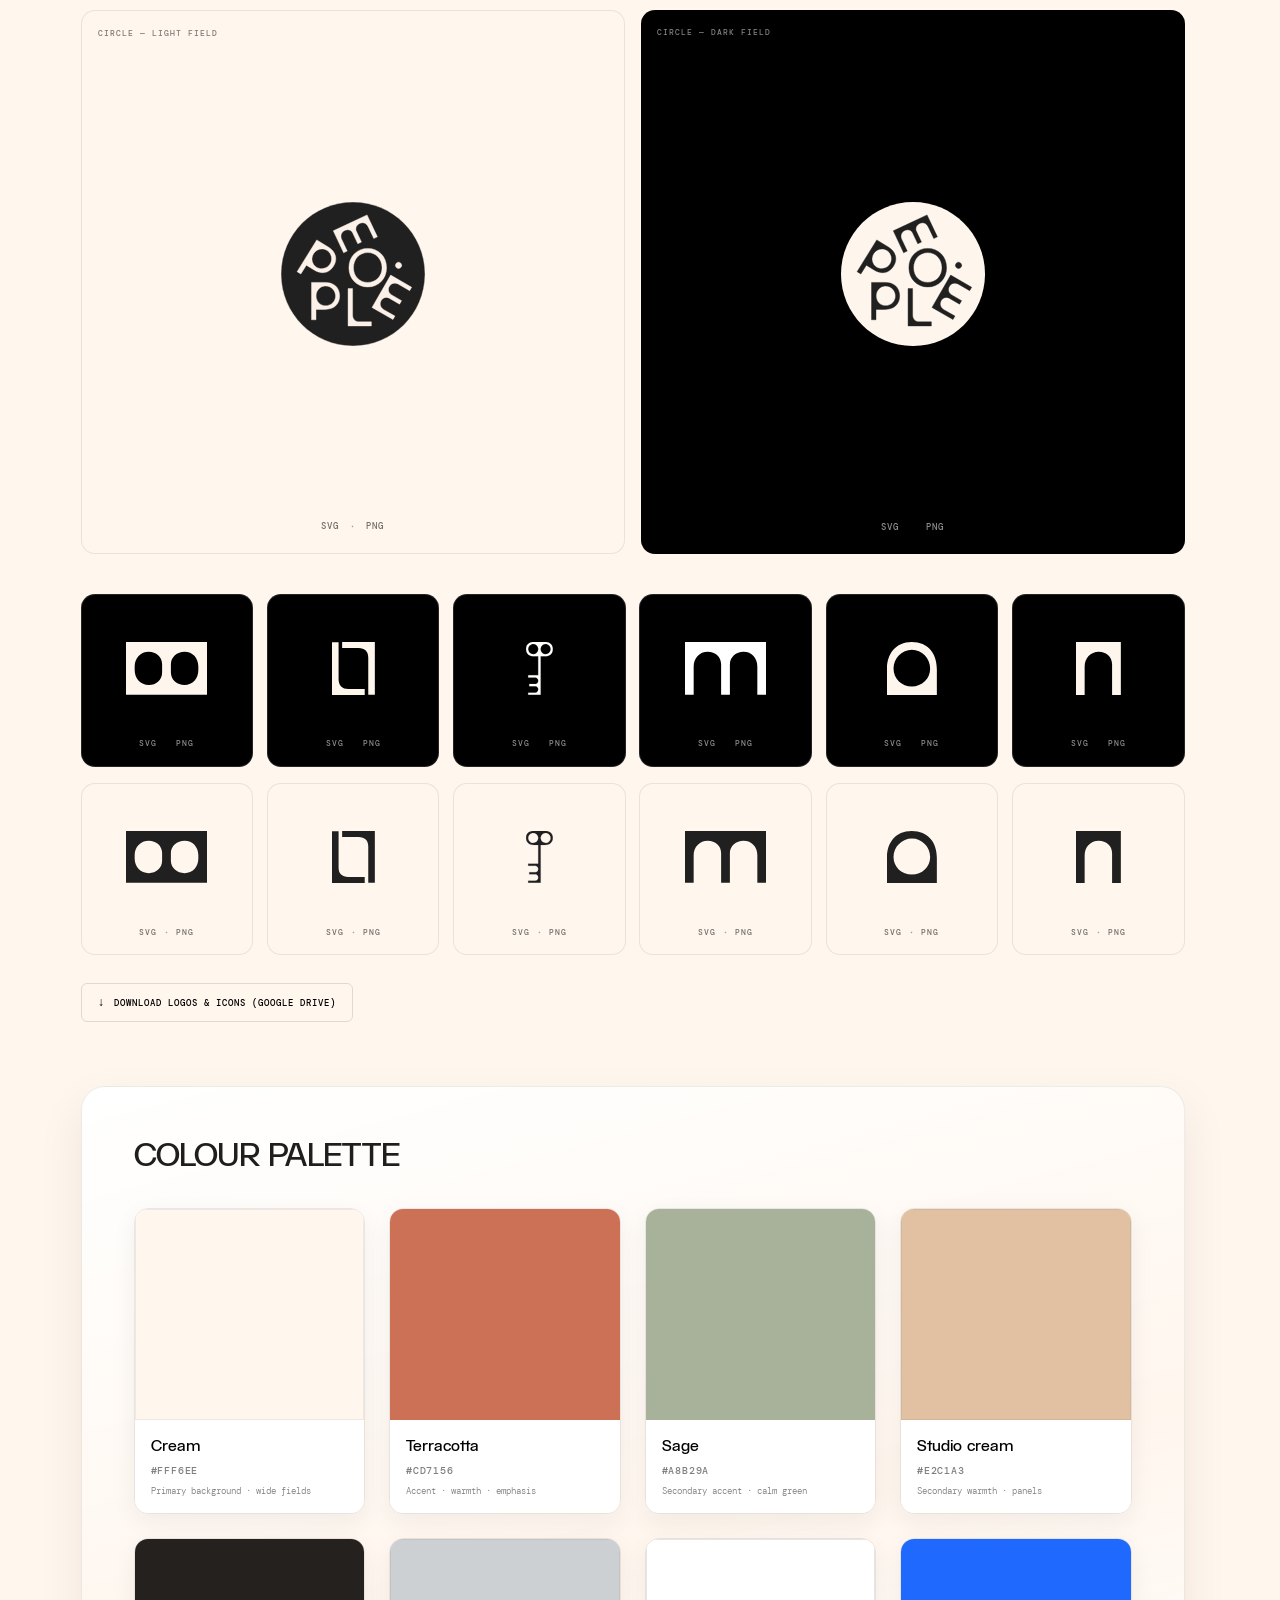
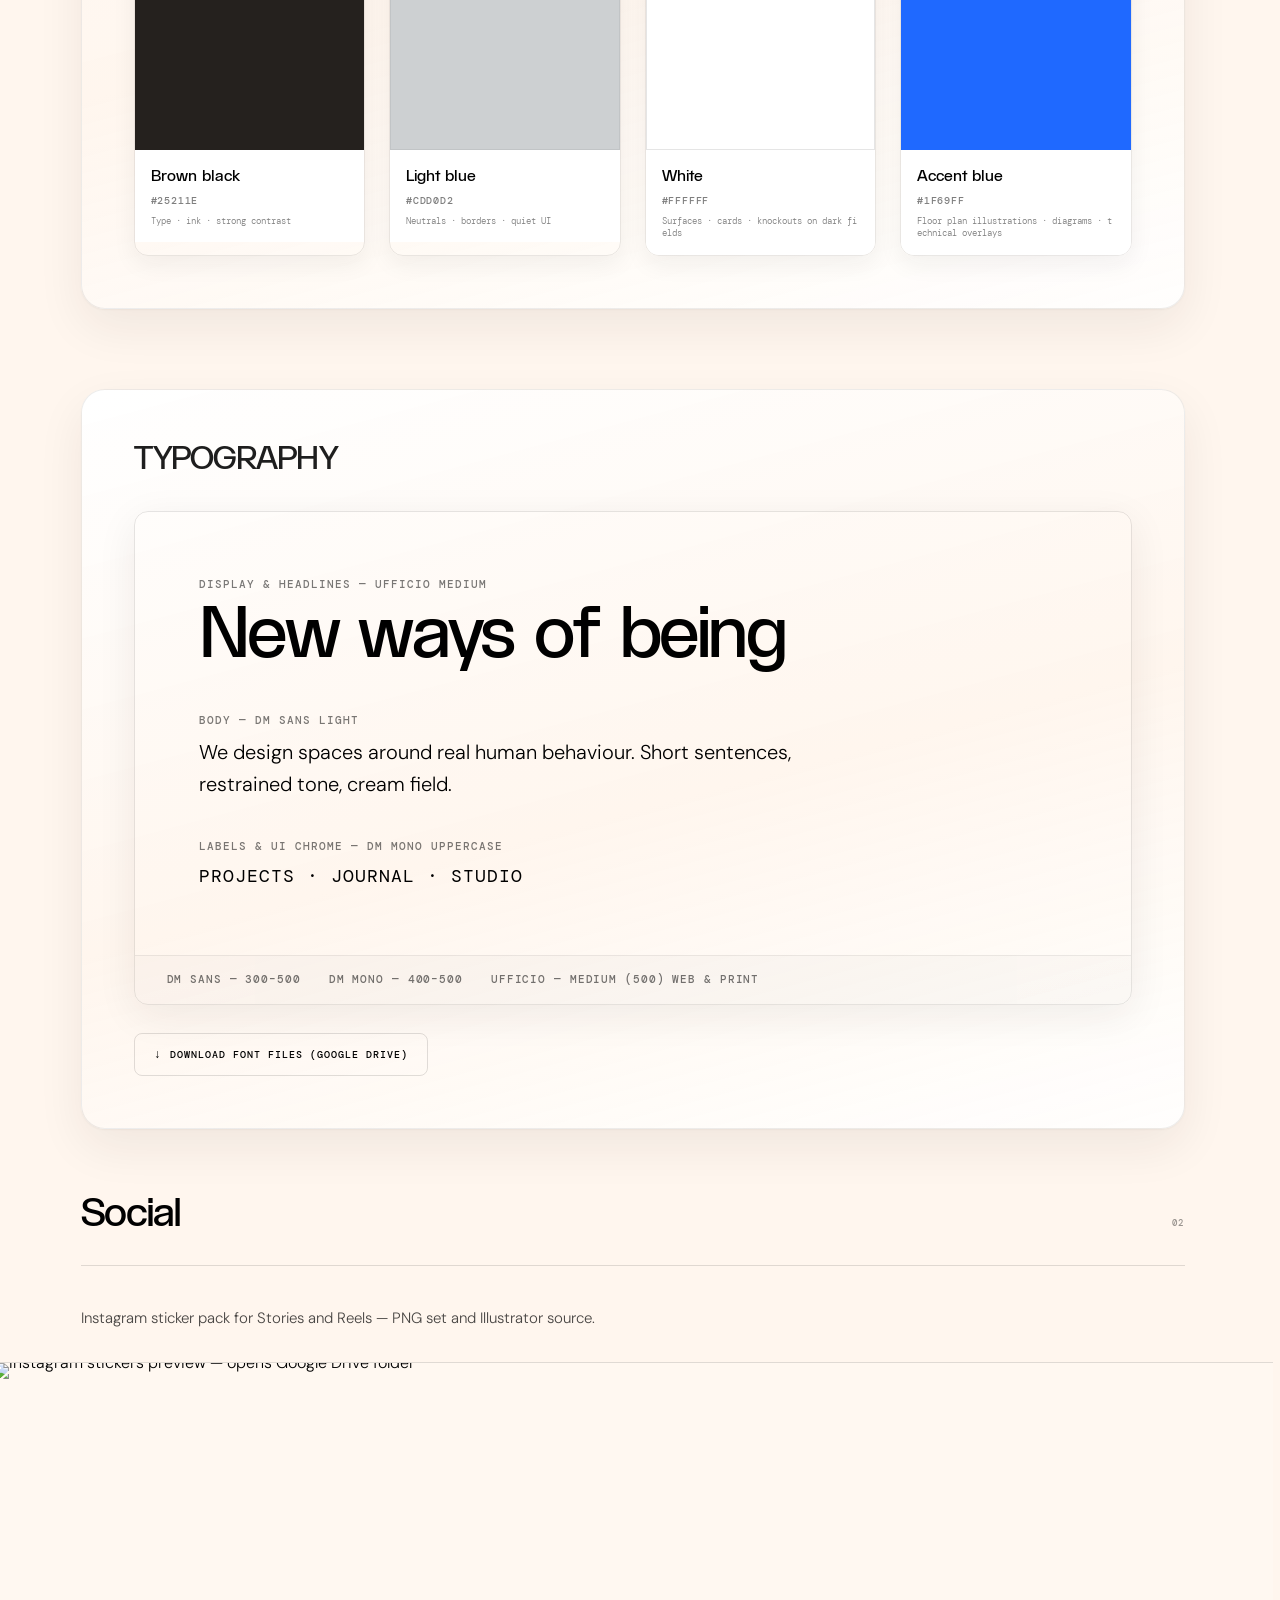
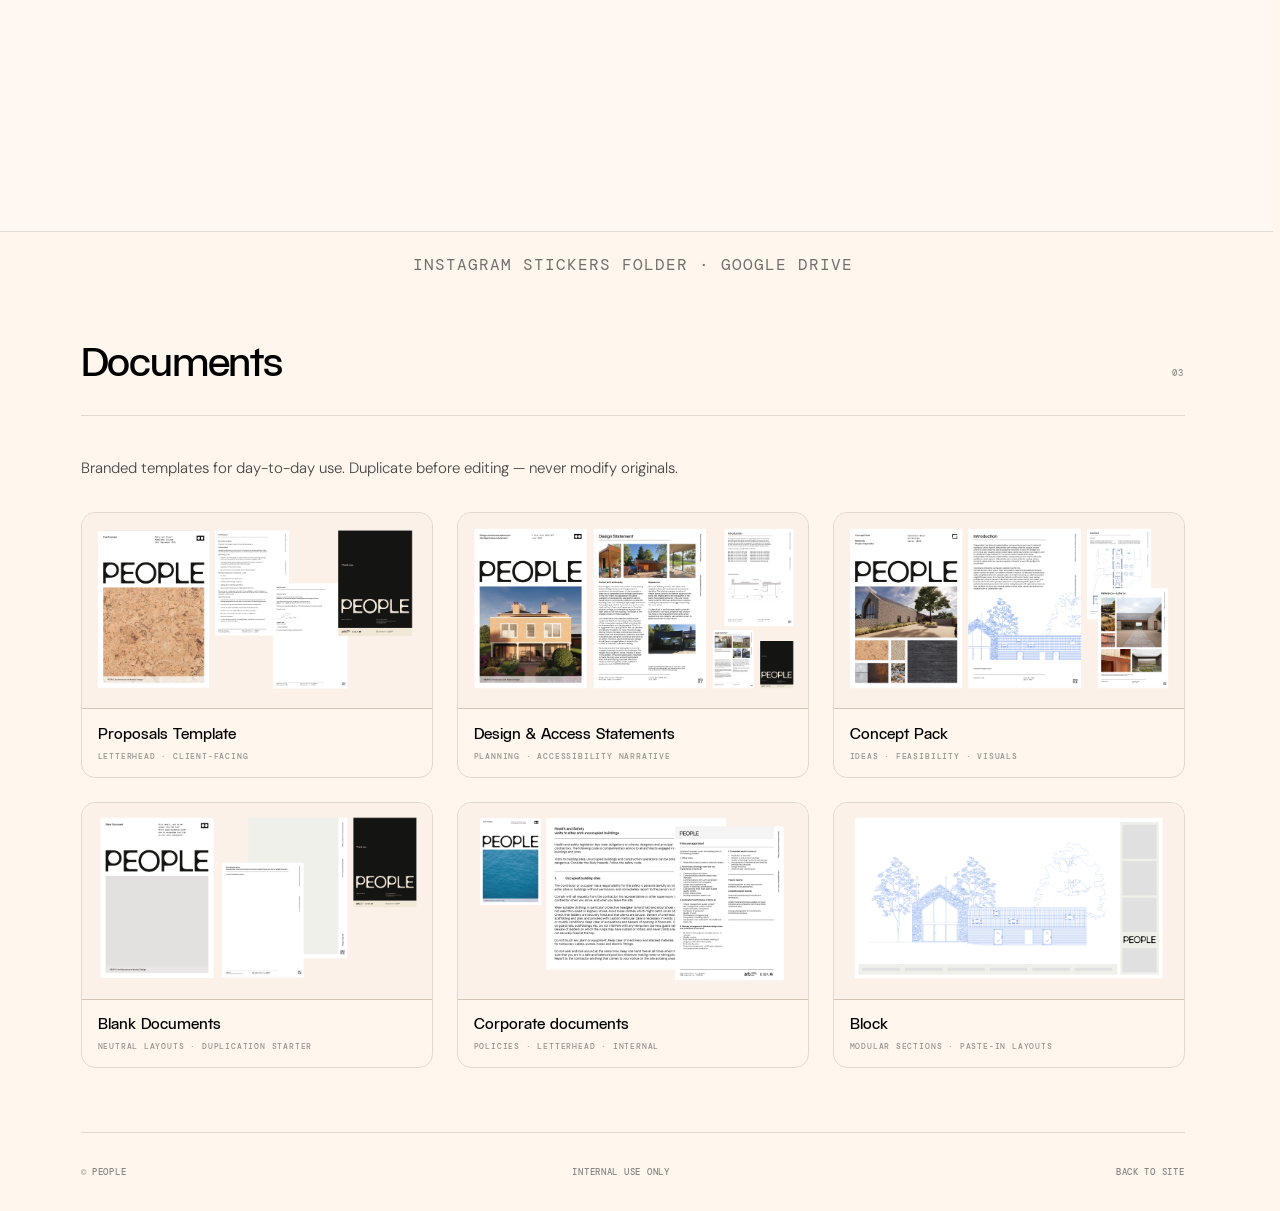
==== commit d1ca3cca: "Add social section with Instagram sticker pack and styling enhancements" ====
--- a/brand.html
+++ b/brand.html
@@ -522,6 +522,50 @@
       margin-top: clamp(1rem, 2.75vw, 1.75rem);
     }
 
+    .brand-social-drive {
+      display: flex;
+      flex-direction: column;
+      gap: clamp(0.85rem, 2vw, 1.25rem);
+      text-decoration: none;
+      color: inherit;
+      transition: opacity 0.2s;
+    }
+    .brand-social-drive:hover { opacity: 0.92; }
+    .brand-social-drive:focus-visible {
+      outline: 2px solid var(--ink);
+      outline-offset: 4px;
+    }
+    .brand-social-drive__bleed {
+      width: 100vw;
+      position: relative;
+      left: 50%;
+      transform: translateX(-50%);
+      max-width: none;
+      line-height: 0;
+      border-top: 1px solid var(--brand-border);
+      border-bottom: 1px solid var(--brand-border);
+      background: color-mix(in srgb, var(--page-bg) 80%, #fff);
+    }
+    .brand-social-drive__img {
+      display: block;
+      width: 100%;
+      height: auto;
+      max-height: min(52vh, 520px);
+      object-fit: cover;
+      object-position: center;
+    }
+    .brand-social-drive__label {
+      font-family: var(--font-mono);
+      font-size: var(--chrome-mono-fs);
+      font-weight: 400;
+      letter-spacing: var(--chrome-mono-ls);
+      text-transform: uppercase;
+      opacity: 0.55;
+      text-align: center;
+      padding: 0 var(--page-gutter);
+    }
+    .brand-social-drive:hover .brand-social-drive__label { opacity: 0.85; }
+
     .brand-doc-grid {
       display: grid;
       grid-template-columns: 1fr;
@@ -614,6 +658,7 @@
     </a>
     <nav class="brand-topbar__nav" aria-label="Page">
       <a href="#brand" class="brand-topbar__link">Brand</a>
+      <a href="#social" class="brand-topbar__link">Social</a>
       <a href="#documents" class="brand-topbar__link">Documents</a>
     </nav>
   </header>
@@ -908,11 +953,28 @@
       </div>
     </section>
 
-    <!-- 02 DOCUMENTS -->
+    <!-- 02 SOCIAL -->
+    <section class="brand-section" id="social">
+      <div class="brand-section__header">
+        <h2 class="brand-section__title">Social</h2>
+        <span class="brand-section__num">02</span>
+      </div>
+
+      <p class="brand-section__desc">Instagram sticker pack for Stories and Reels — PNG set and Illustrator source.</p>
+
+      <a href="https://drive.google.com/drive/folders/1R6MEXMmzu7Wt9W2QQvVhWl4VGeXhHCYC?usp=drive_link" class="brand-social-drive" target="_blank" rel="noopener noreferrer">
+        <span class="brand-social-drive__bleed">
+          <img class="brand-social-drive__img" src="images/brand/social/instagram-stickers-banner.svg" alt="Instagram stickers preview — opens Google Drive folder" width="1920" height="720" loading="lazy" decoding="async">
+        </span>
+        <span class="brand-social-drive__label">Instagram stickers folder · Google Drive</span>
+      </a>
+    </section>
+
+    <!-- 03 DOCUMENTS -->
     <section class="brand-section" id="documents">
       <div class="brand-section__header">
         <h2 class="brand-section__title">Documents</h2>
-        <span class="brand-section__num">02</span>
+        <span class="brand-section__num">03</span>
       </div>
 
       <p class="brand-section__desc">Branded templates for day-to-day use. Duplicate before editing — never modify originals.</p>
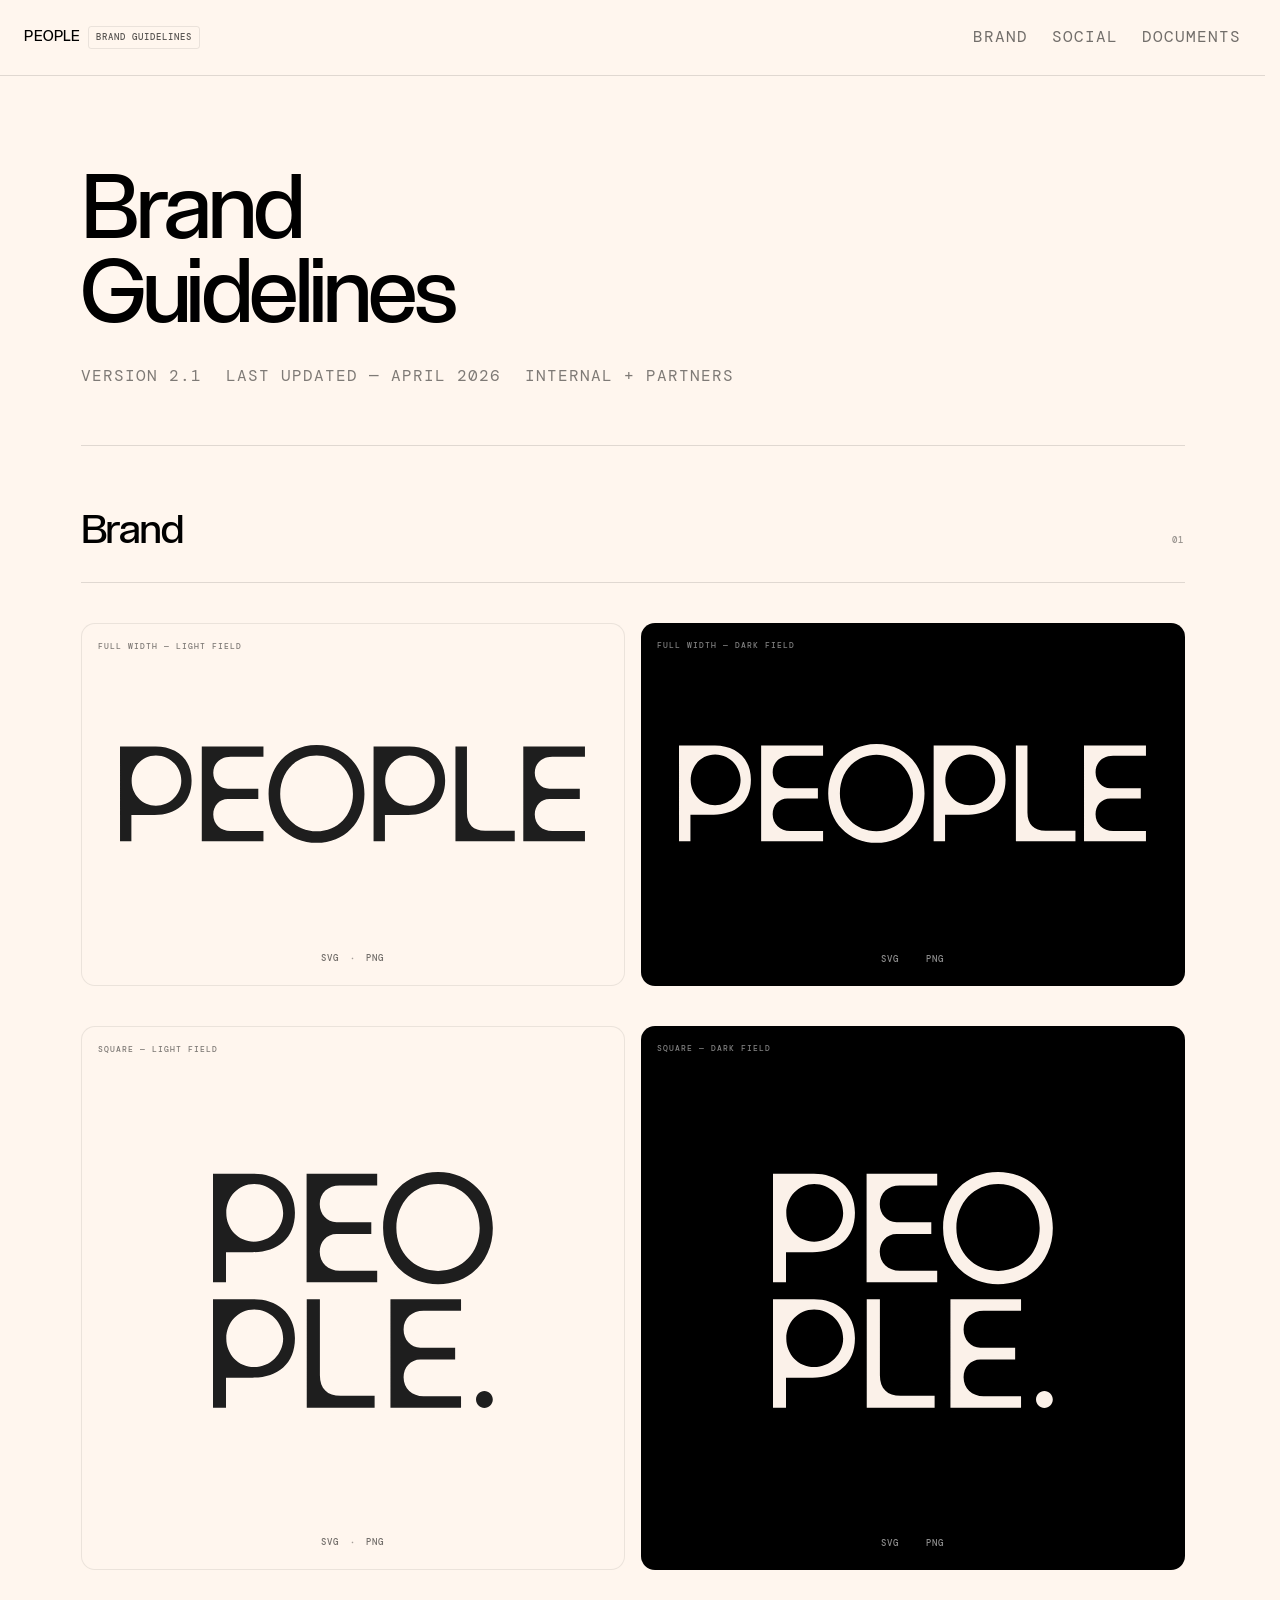
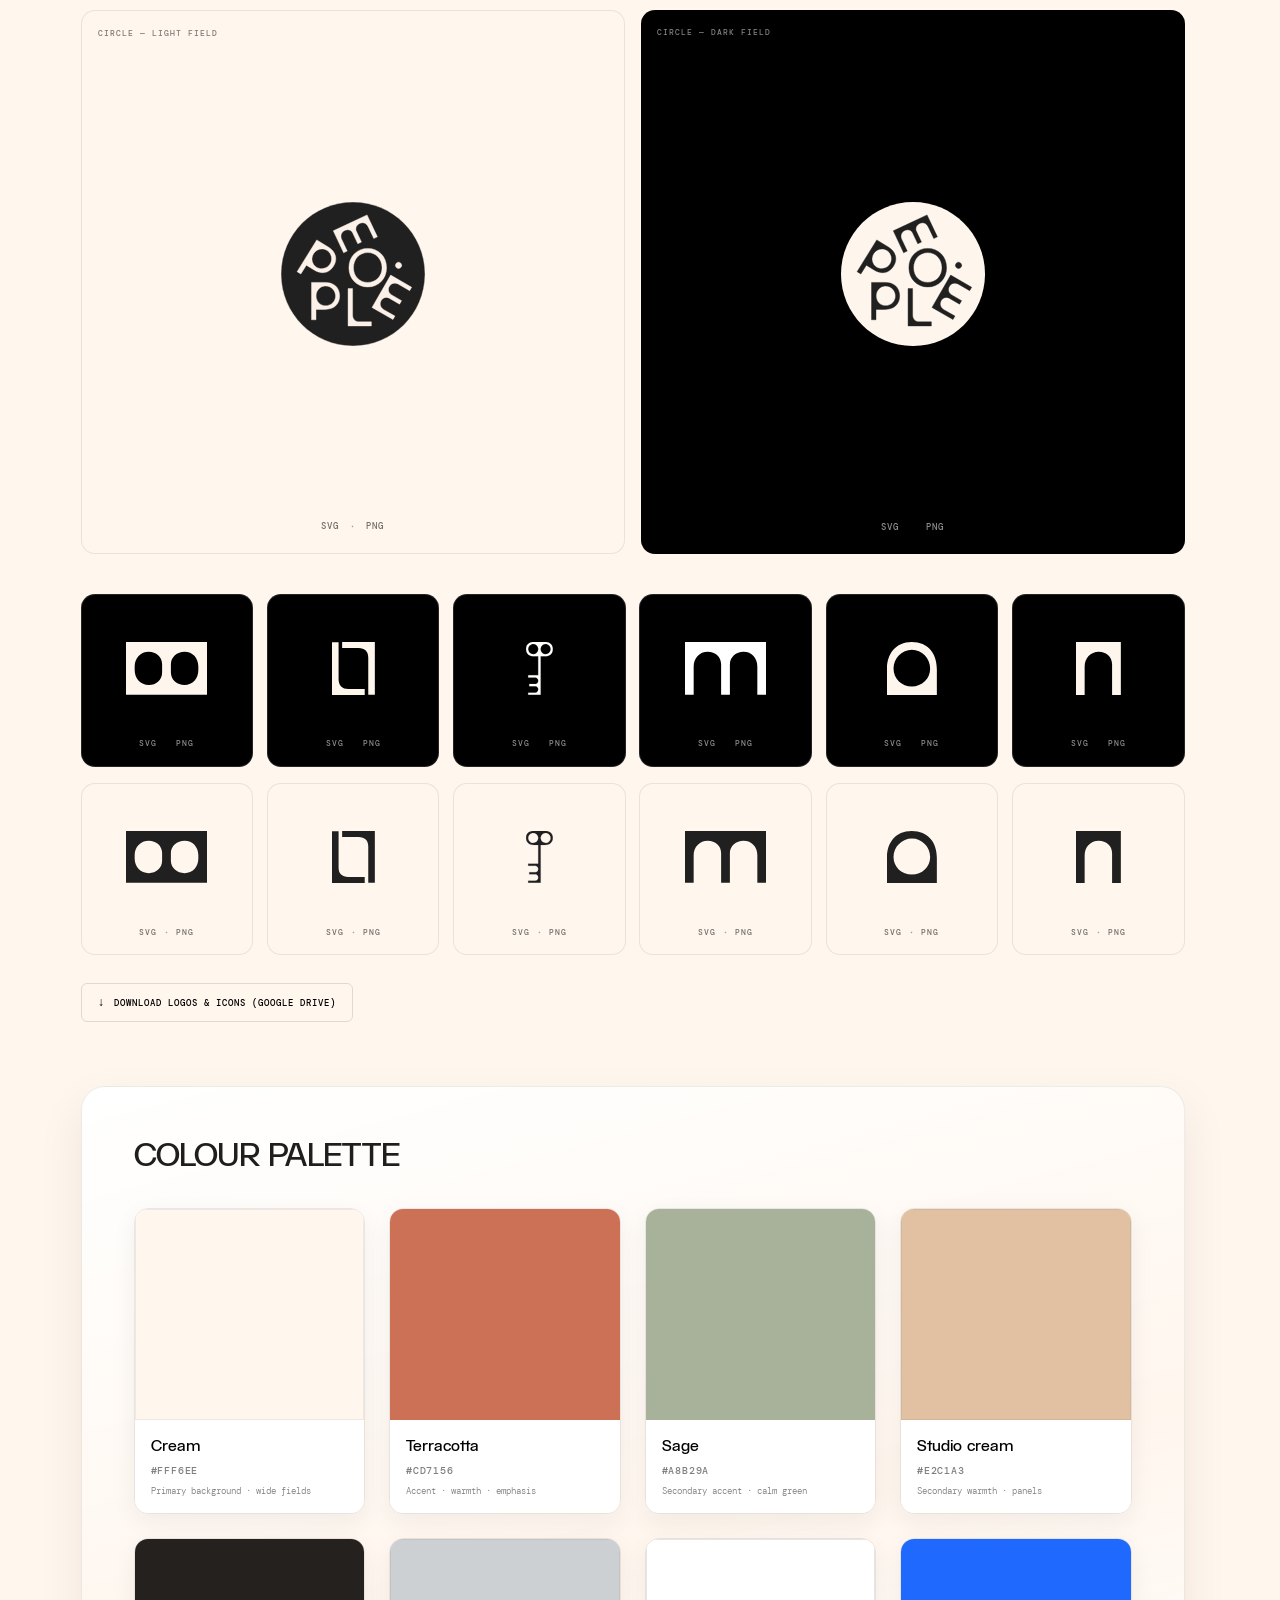
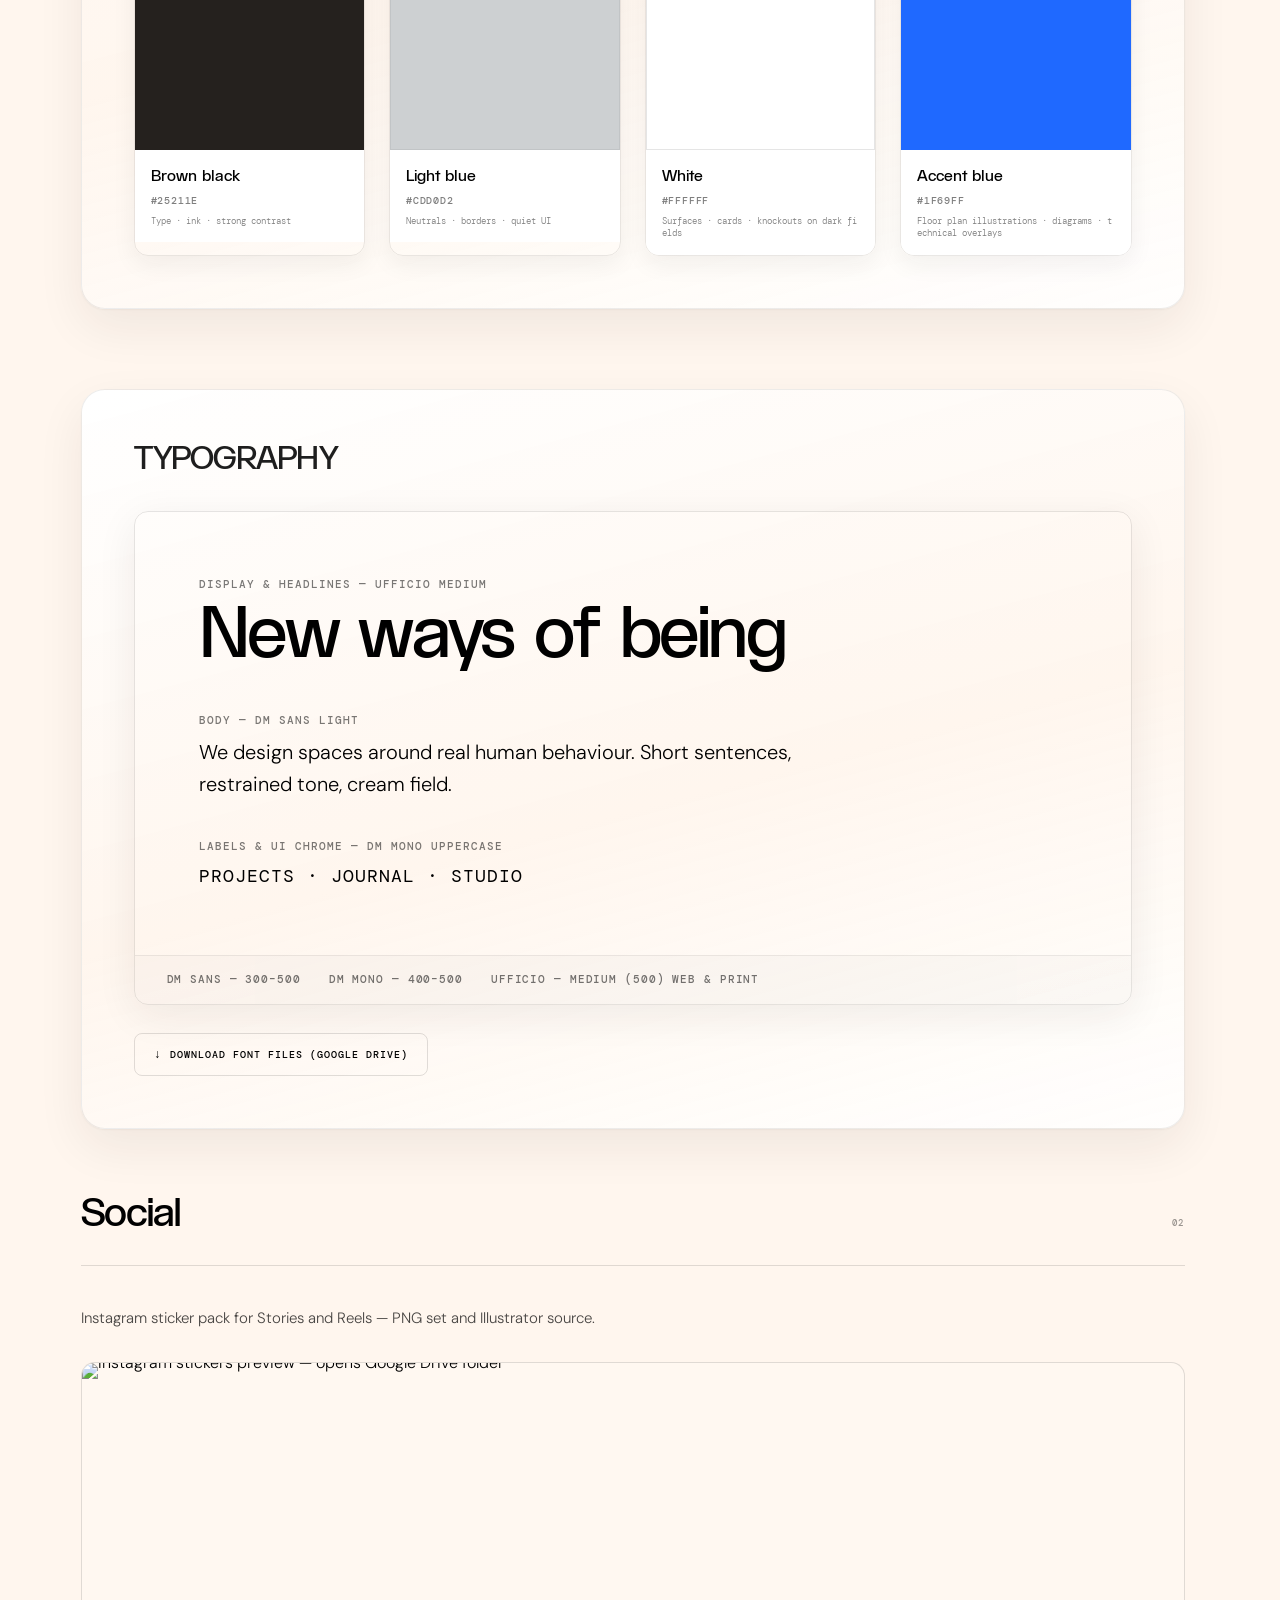
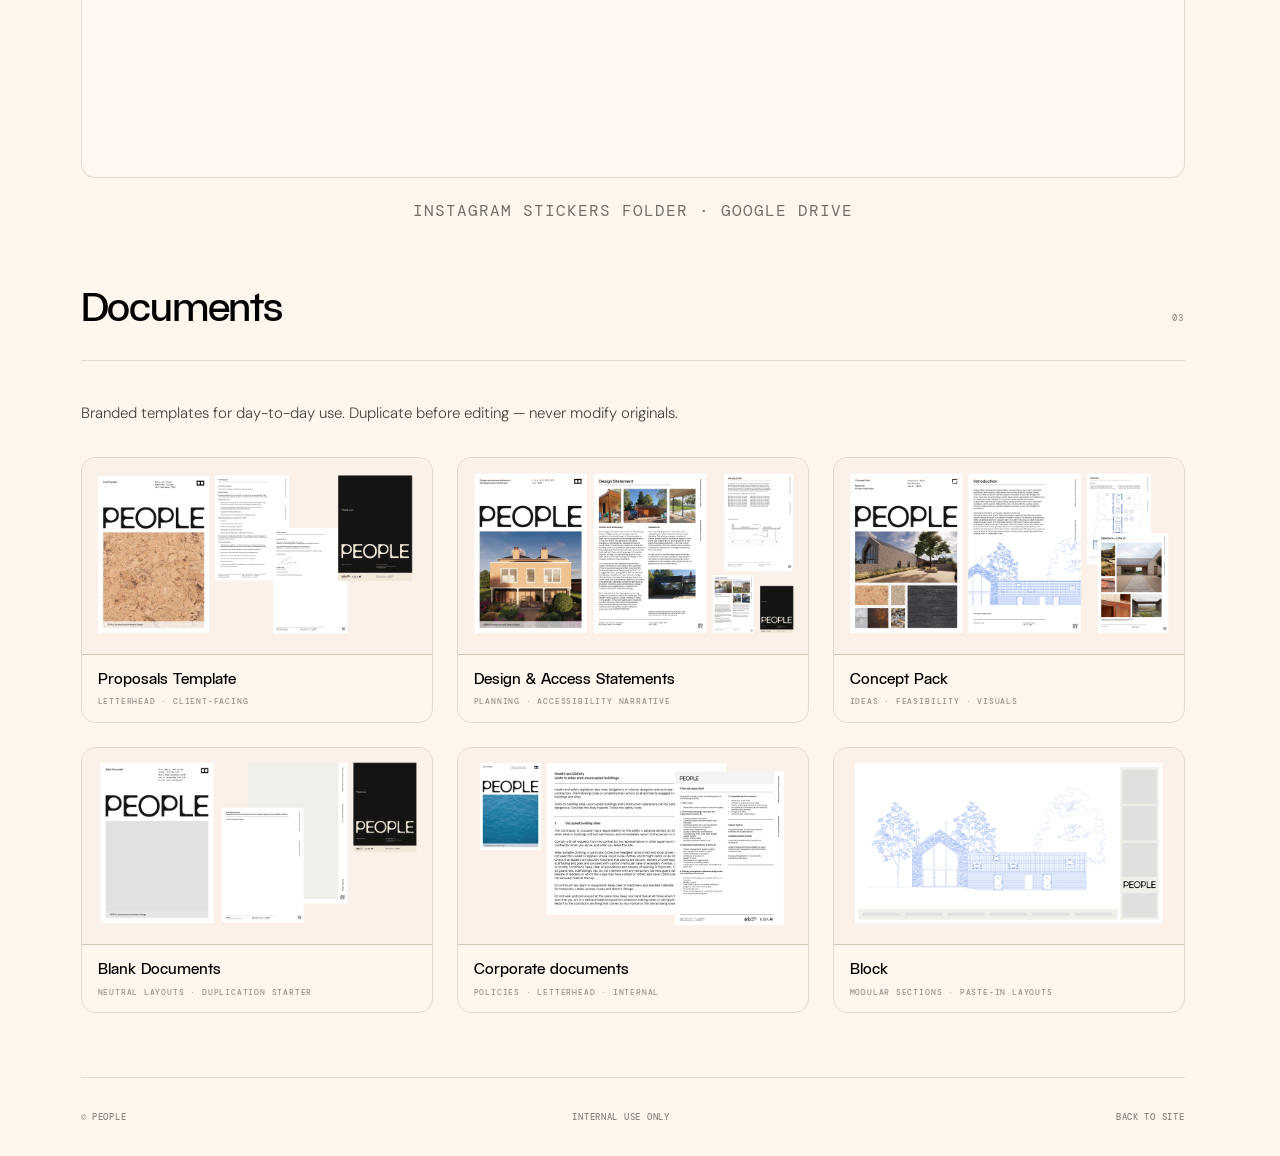
==== commit 86bd0c19: "Refactor brand social drive styles and update Instagram sticker banner - Adjusted CSS for the brand " ====
--- a/brand.html
+++ b/brand.html
@@ -536,14 +536,16 @@
       outline-offset: 4px;
     }
     .brand-social-drive__bleed {
-      width: 100vw;
+      width: 100%;
+      max-width: 100%;
+      margin: 0;
       position: relative;
-      left: 50%;
-      transform: translateX(-50%);
-      max-width: none;
+      left: auto;
+      transform: none;
       line-height: 0;
-      border-top: 1px solid var(--brand-border);
-      border-bottom: 1px solid var(--brand-border);
+      border-radius: var(--brand-card-radius);
+      overflow: hidden;
+      border: 1px solid var(--brand-border);
       background: color-mix(in srgb, var(--page-bg) 80%, #fff);
     }
     .brand-social-drive__img {
@@ -562,7 +564,6 @@
       text-transform: uppercase;
       opacity: 0.55;
       text-align: center;
-      padding: 0 var(--page-gutter);
     }
     .brand-social-drive:hover .brand-social-drive__label { opacity: 0.85; }
 
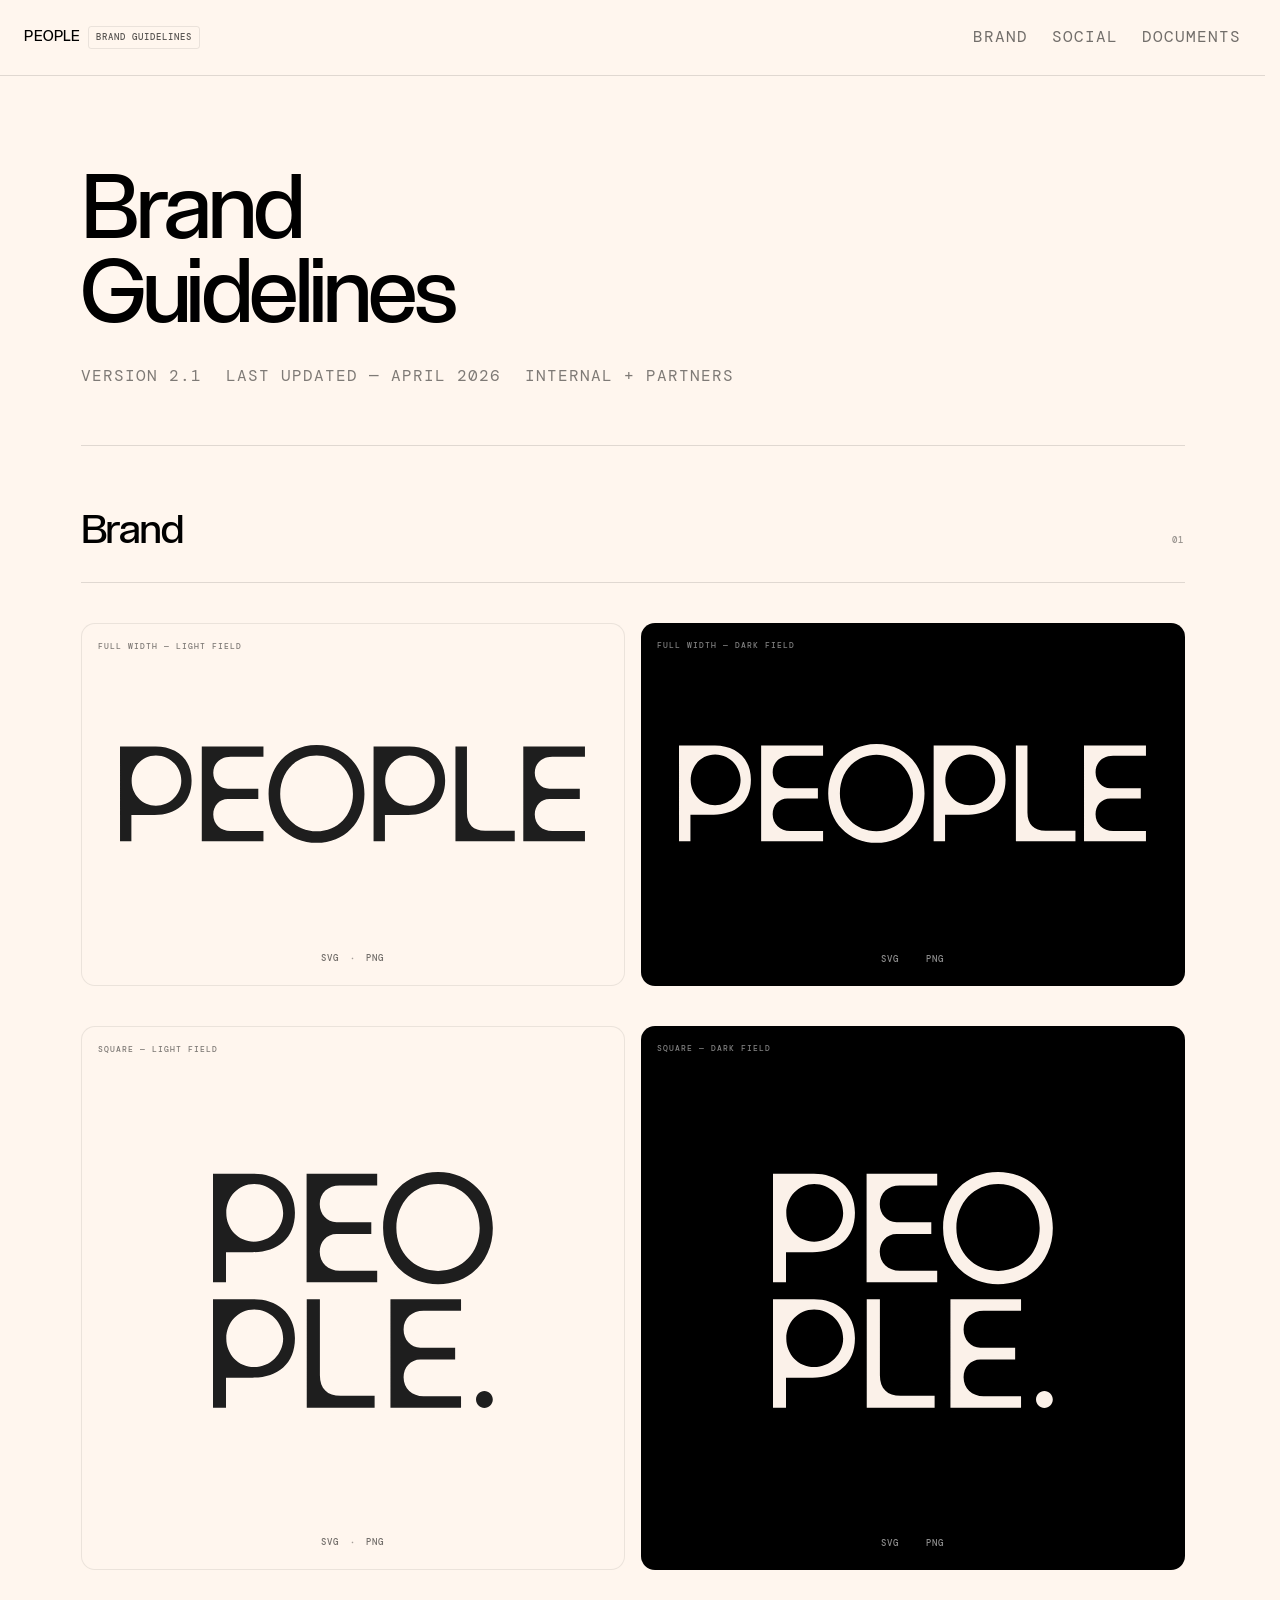
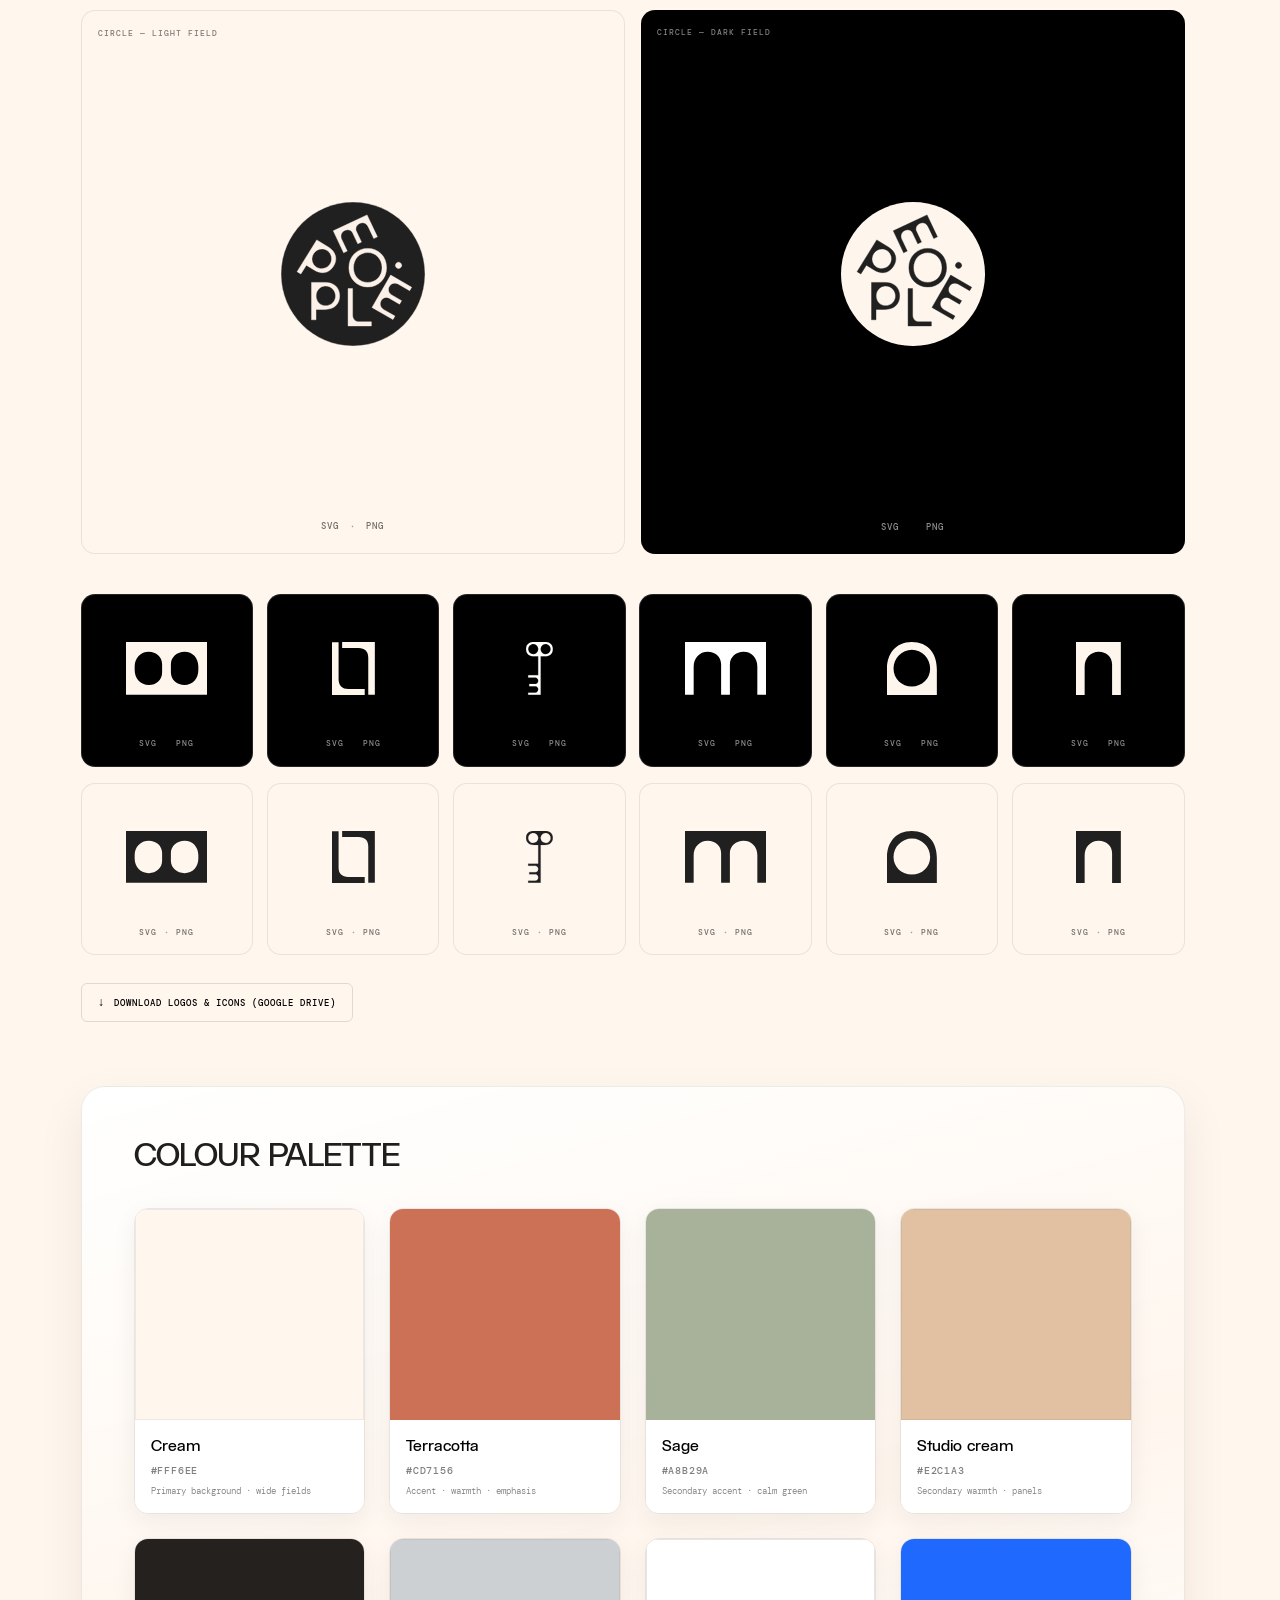
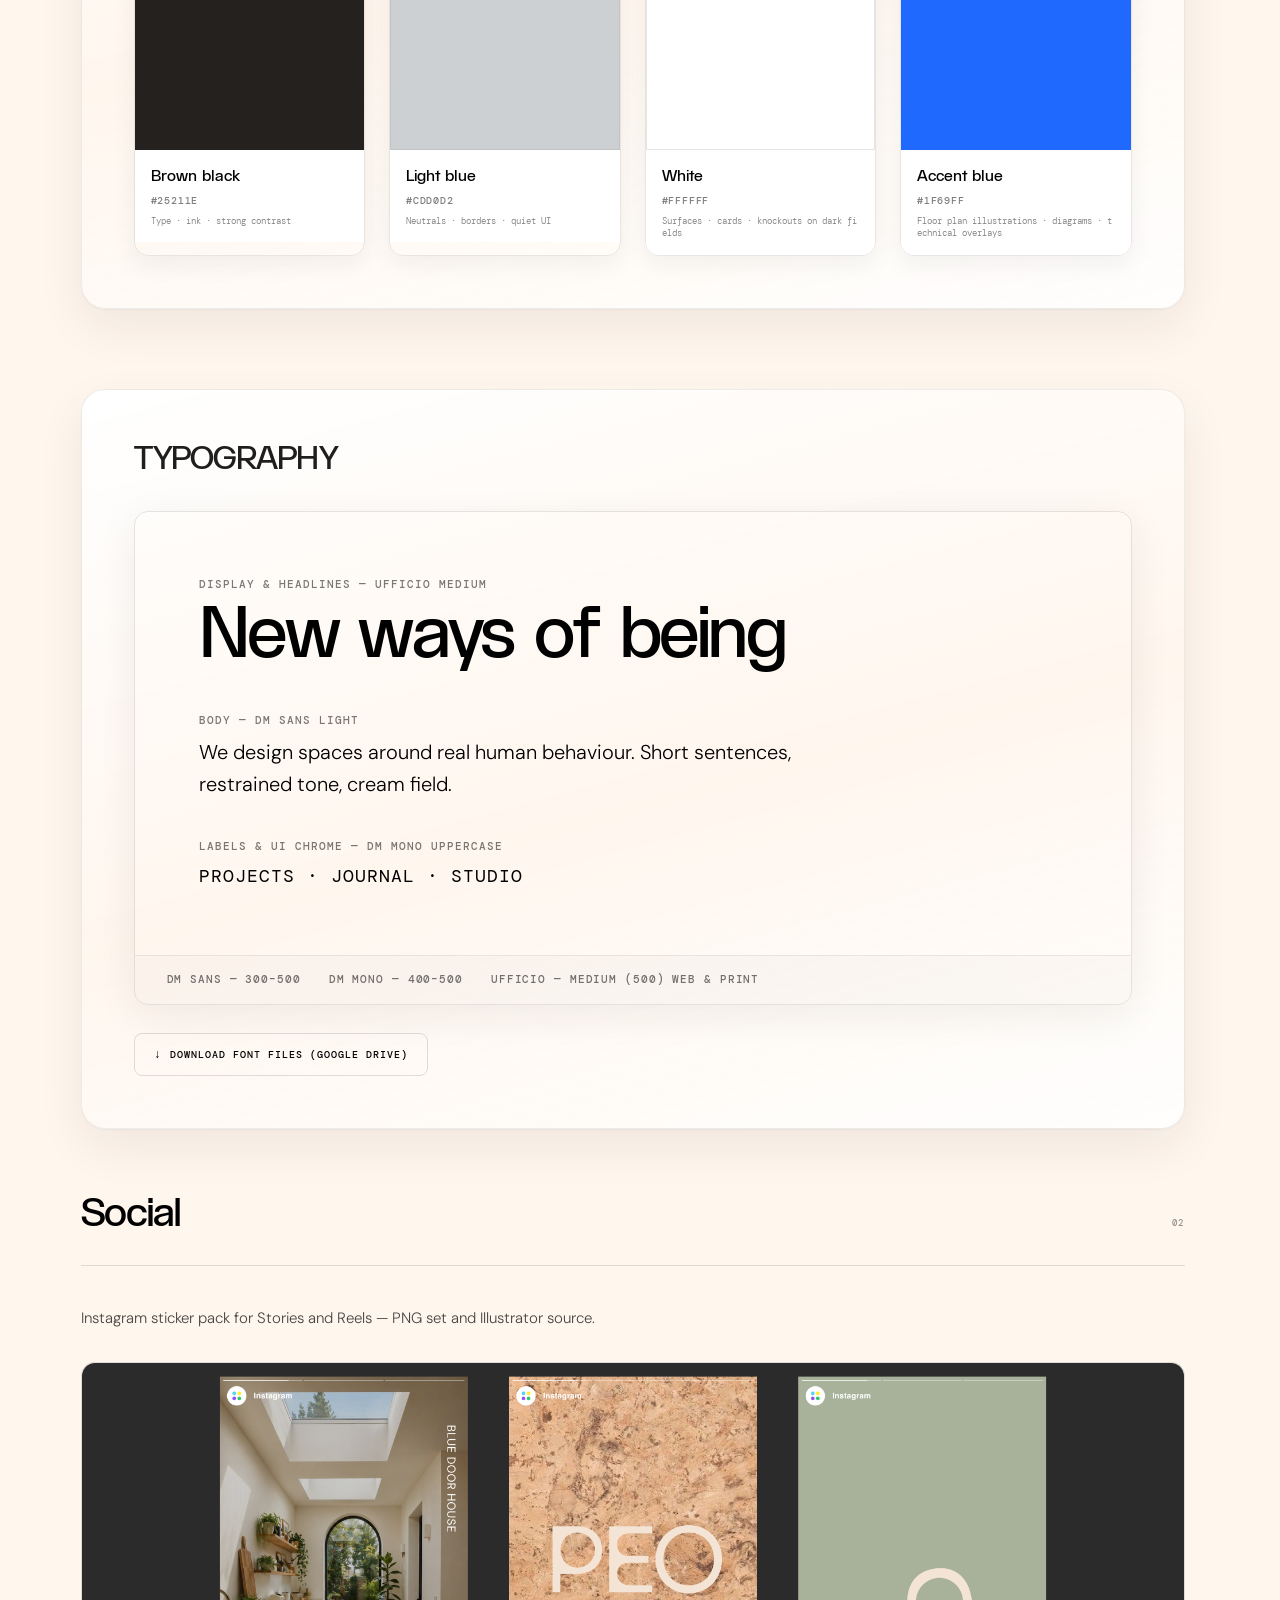
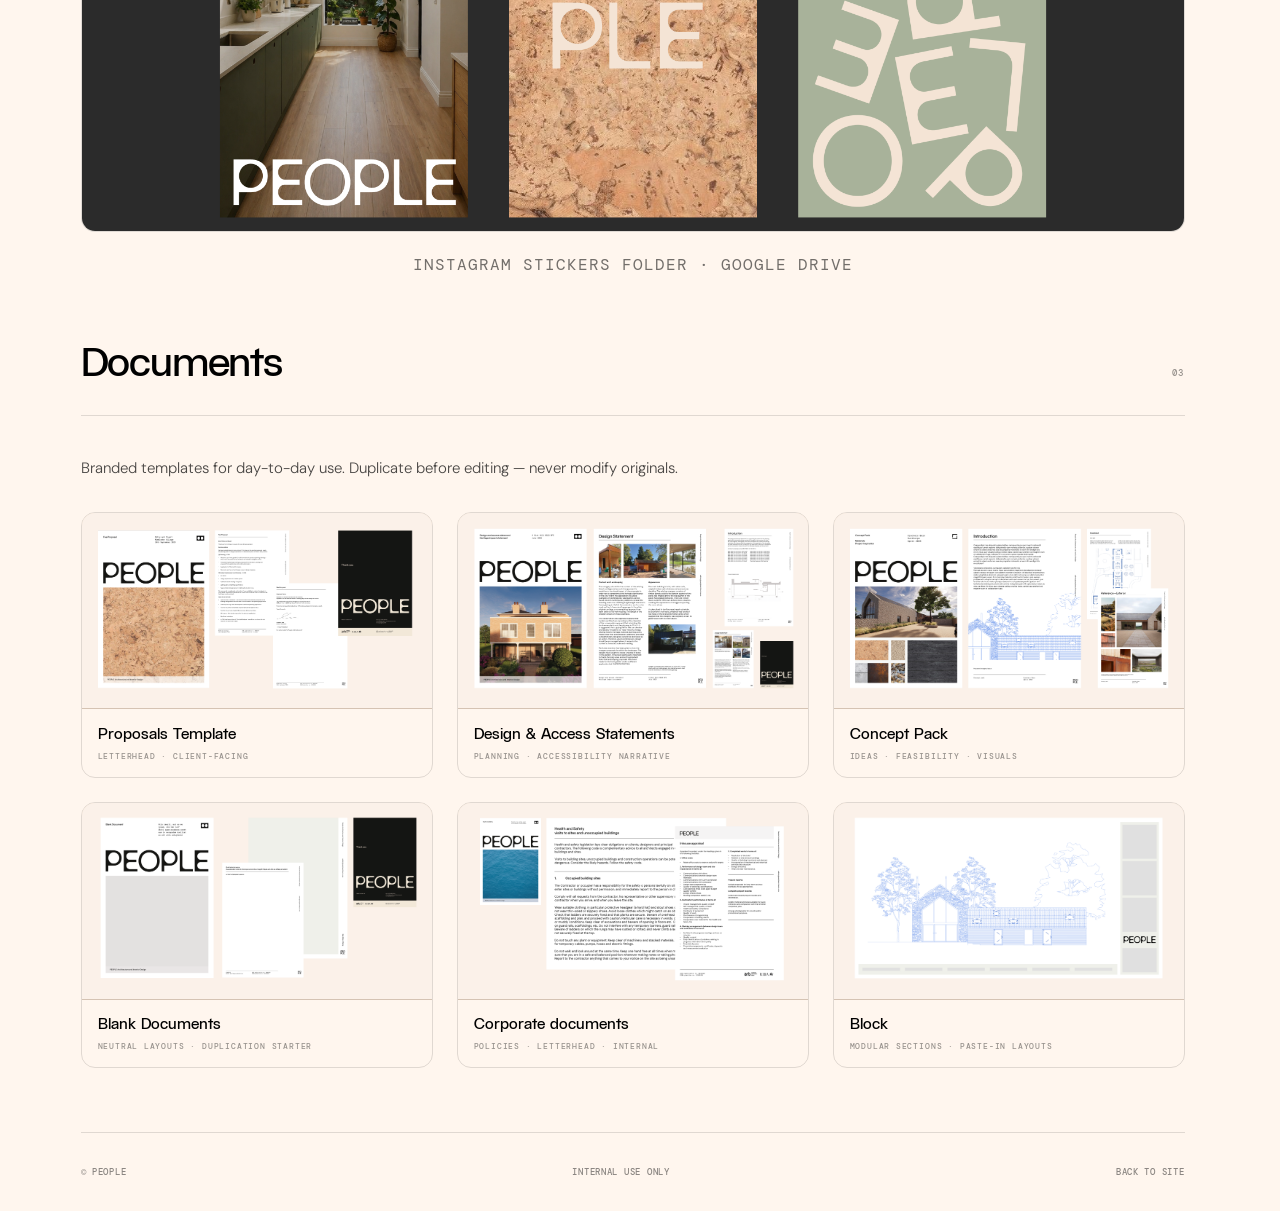
==== commit c2c82159: "Update Instagram stickers banner image format in brand.html - Changed the image source for the Insta" ====
--- a/brand.html
+++ b/brand.html
@@ -965,7 +965,7 @@
 
       <a href="https://drive.google.com/drive/folders/1R6MEXMmzu7Wt9W2QQvVhWl4VGeXhHCYC?usp=drive_link" class="brand-social-drive" target="_blank" rel="noopener noreferrer">
         <span class="brand-social-drive__bleed">
-          <img class="brand-social-drive__img" src="images/brand/social/instagram-stickers-banner.svg" alt="Instagram stickers preview — opens Google Drive folder" width="1920" height="720" loading="lazy" decoding="async">
+          <img class="brand-social-drive__img" src="images/brand/social/instagram-stickers-banner.png" alt="Instagram stickers preview — opens Google Drive folder" width="1920" height="720" loading="lazy" decoding="async">
         </span>
         <span class="brand-social-drive__label">Instagram stickers folder · Google Drive</span>
       </a>
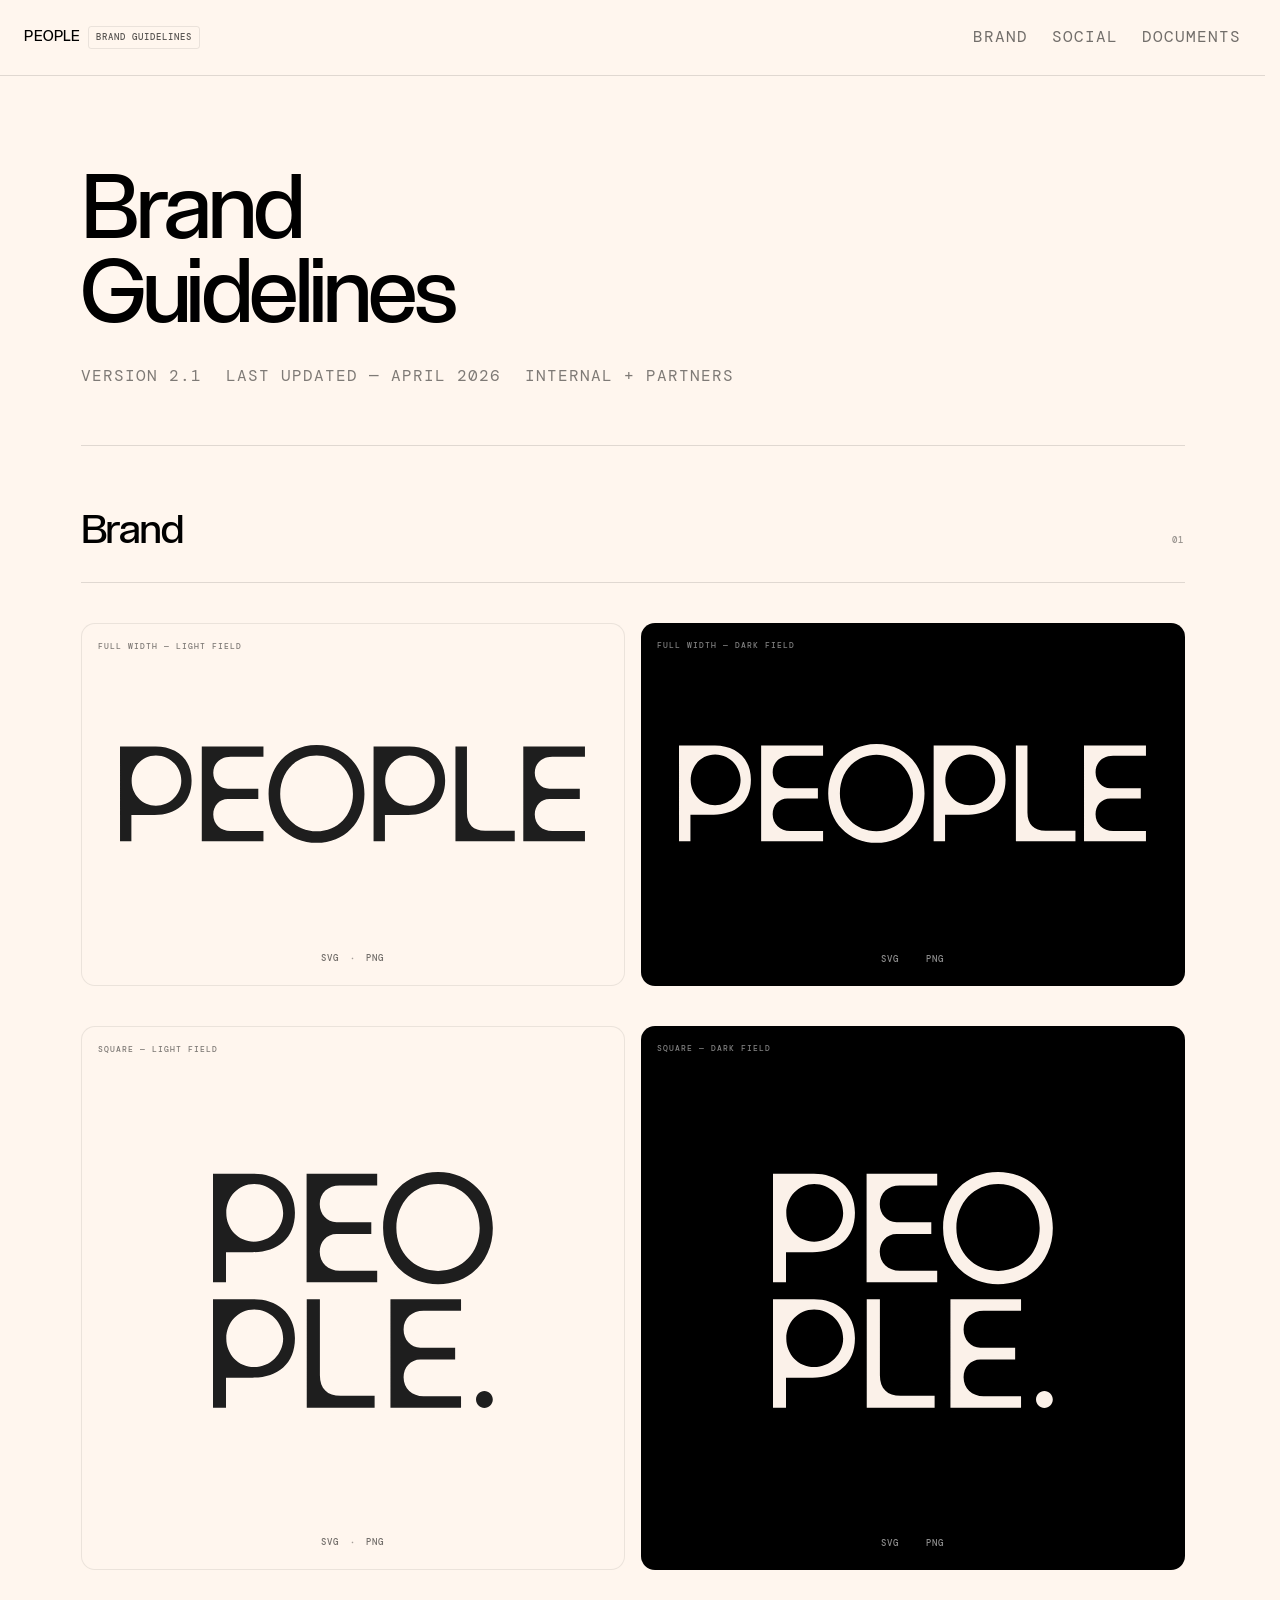
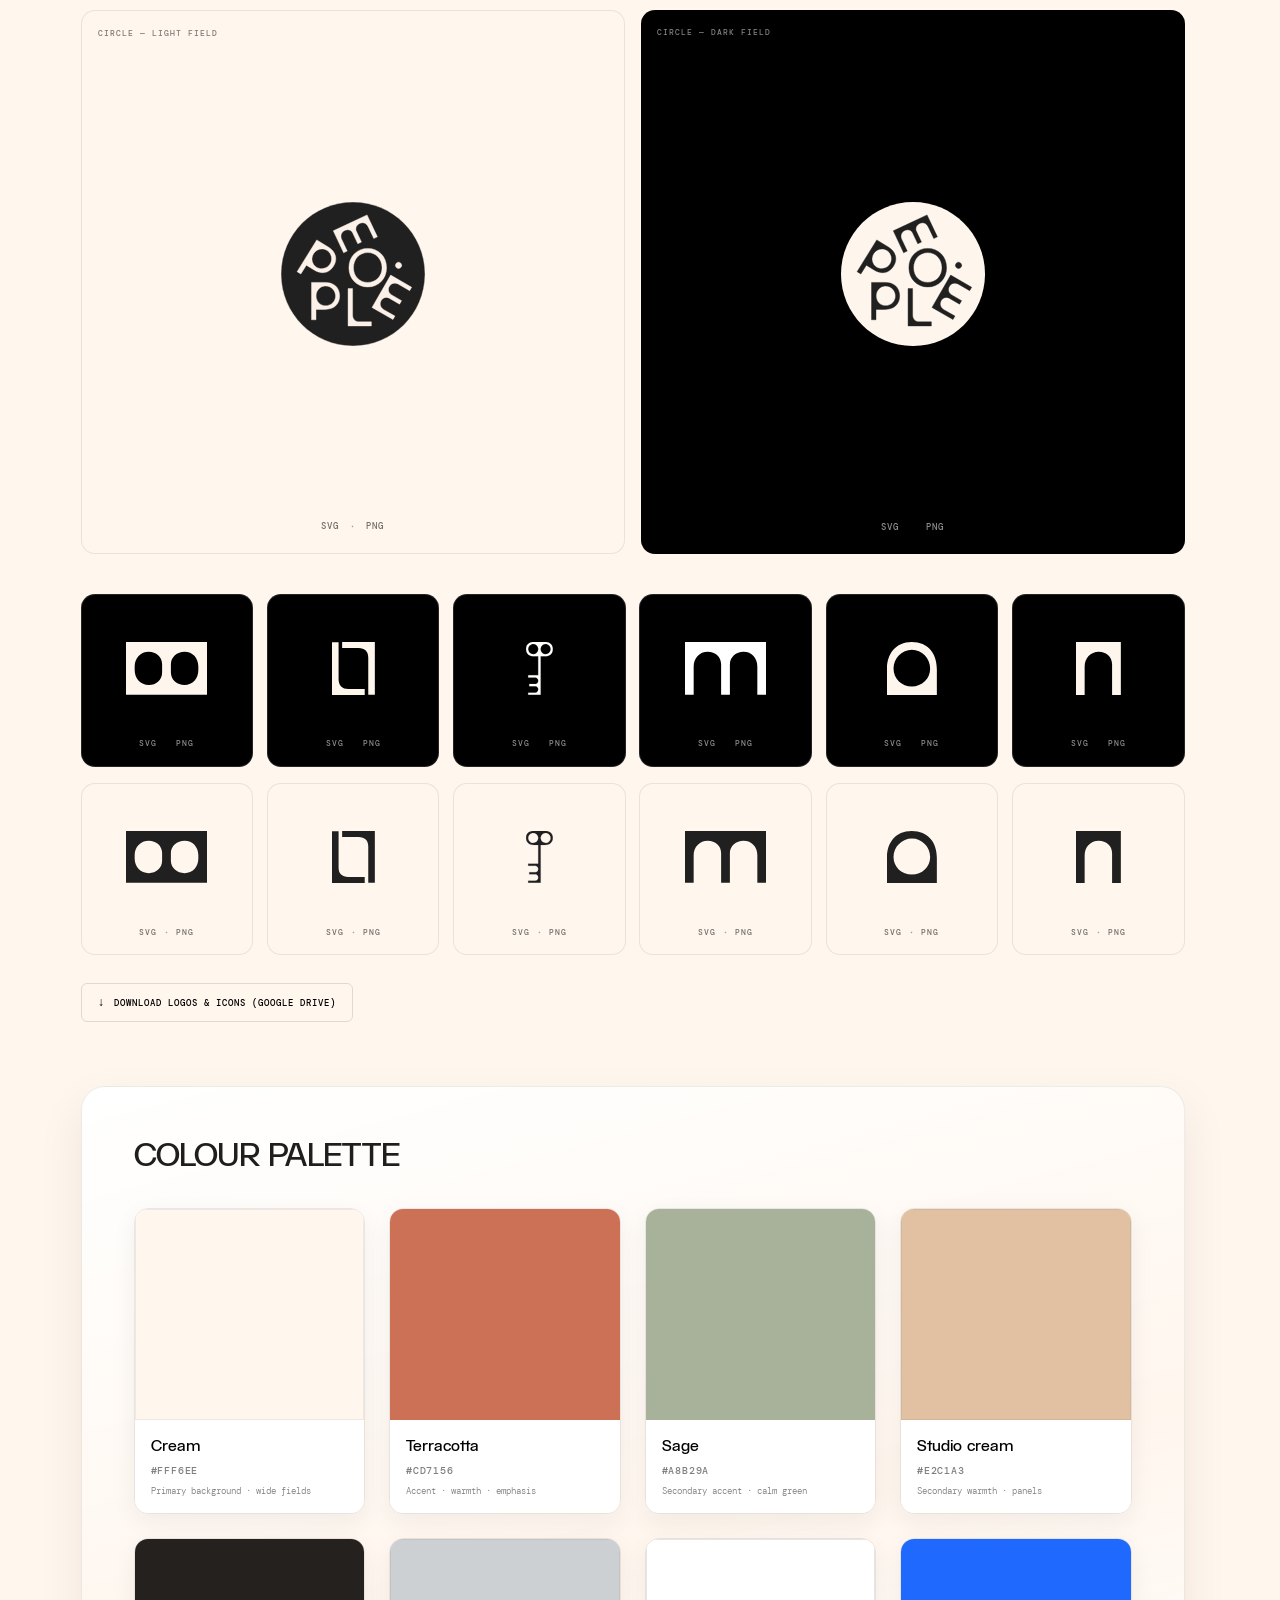
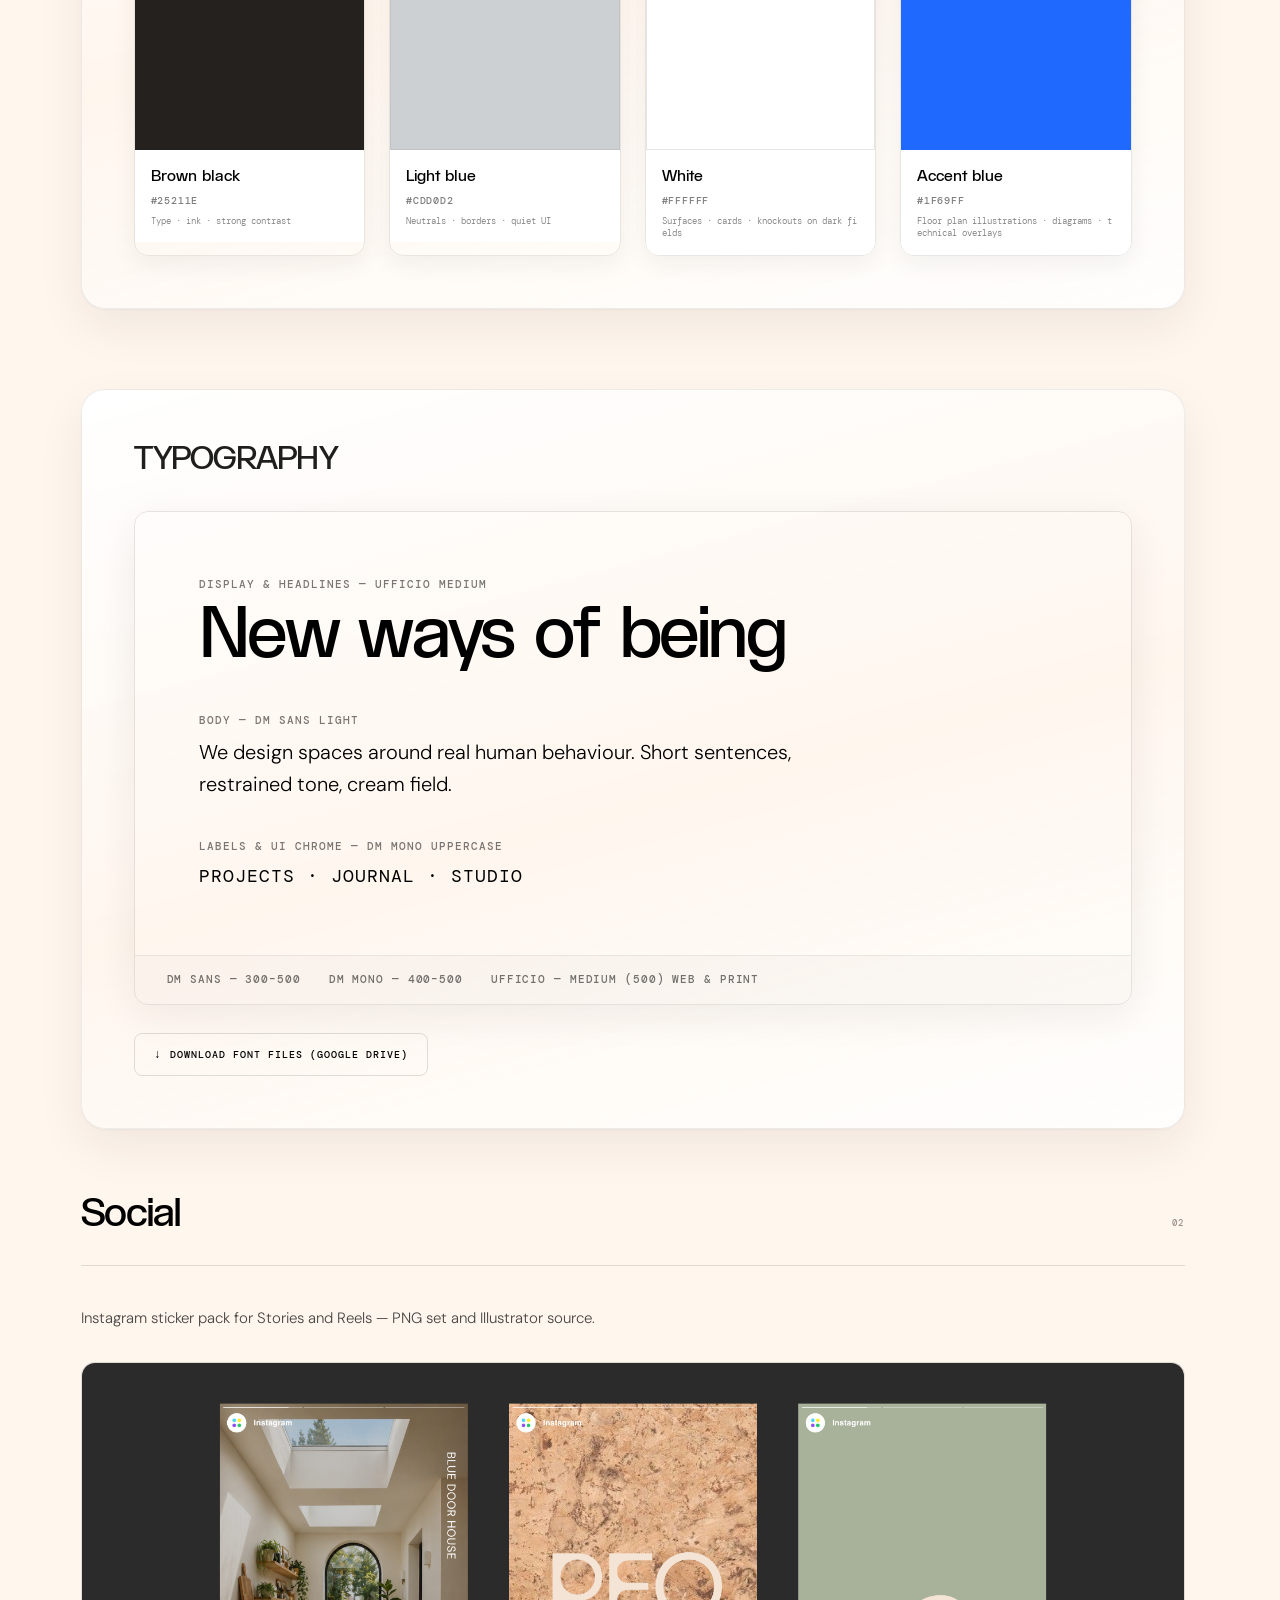
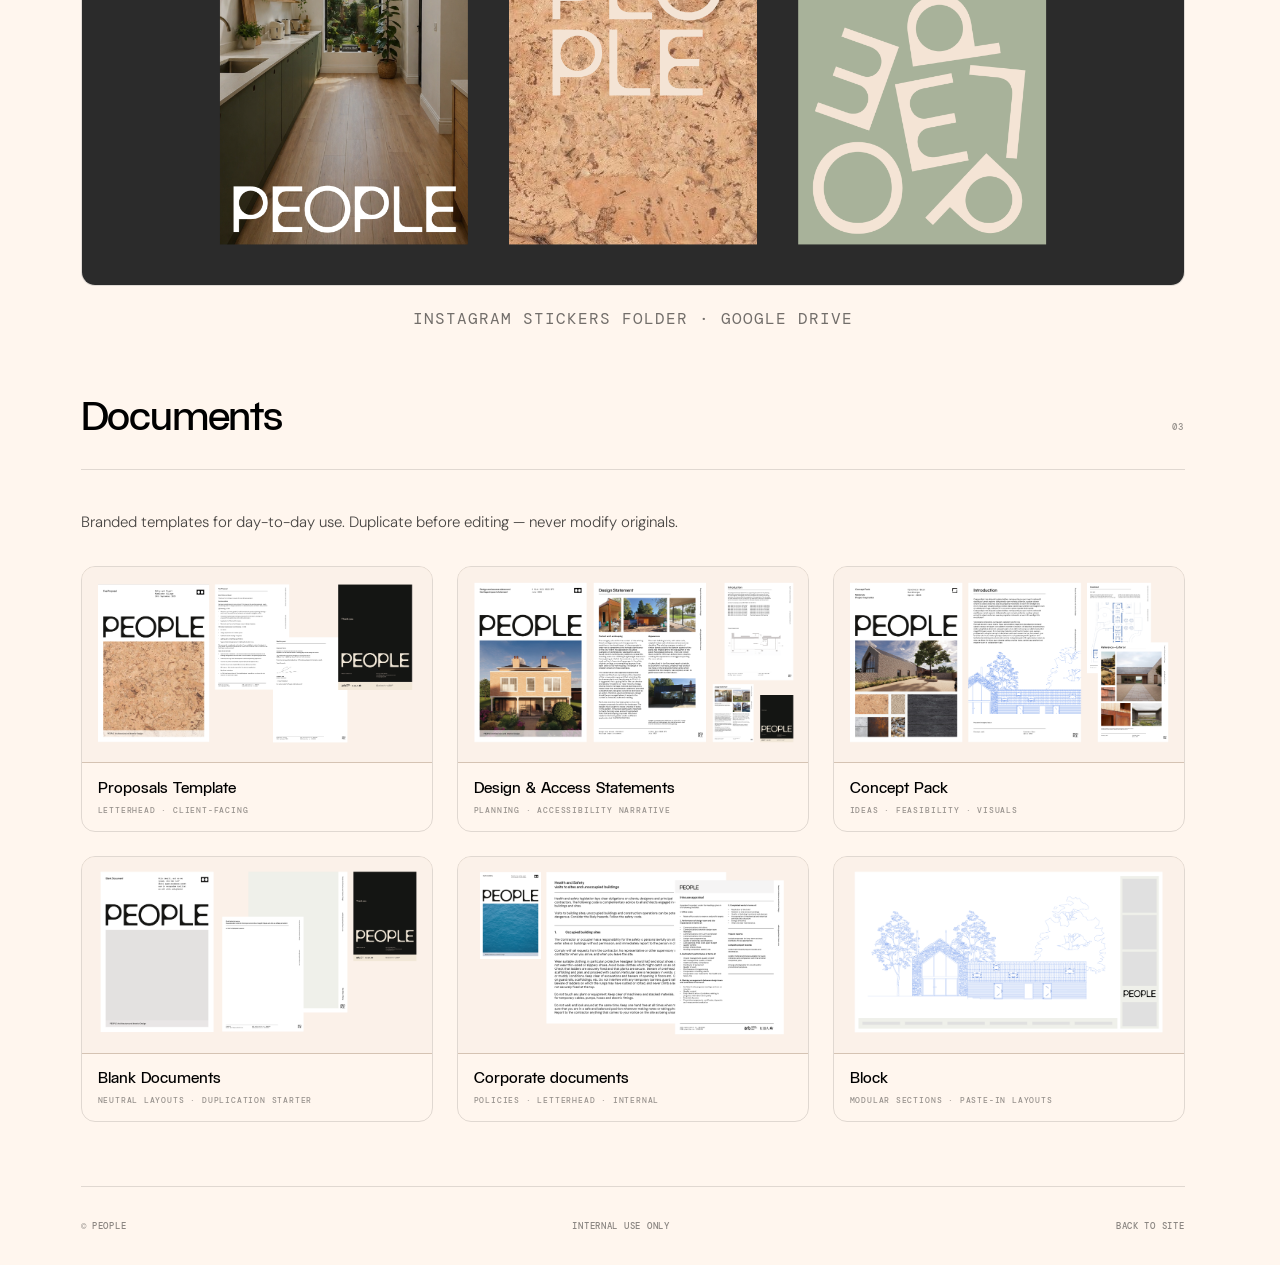
==== commit 62103993: "Update max-height for image in brand.html to enhance display responsiveness - Increased max-height f" ====
--- a/brand.html
+++ b/brand.html
@@ -552,7 +552,7 @@
       display: block;
       width: 100%;
       height: auto;
-      max-height: min(52vh, 520px);
+      max-height: min(58vh, 600px);
       object-fit: cover;
       object-position: center;
     }
